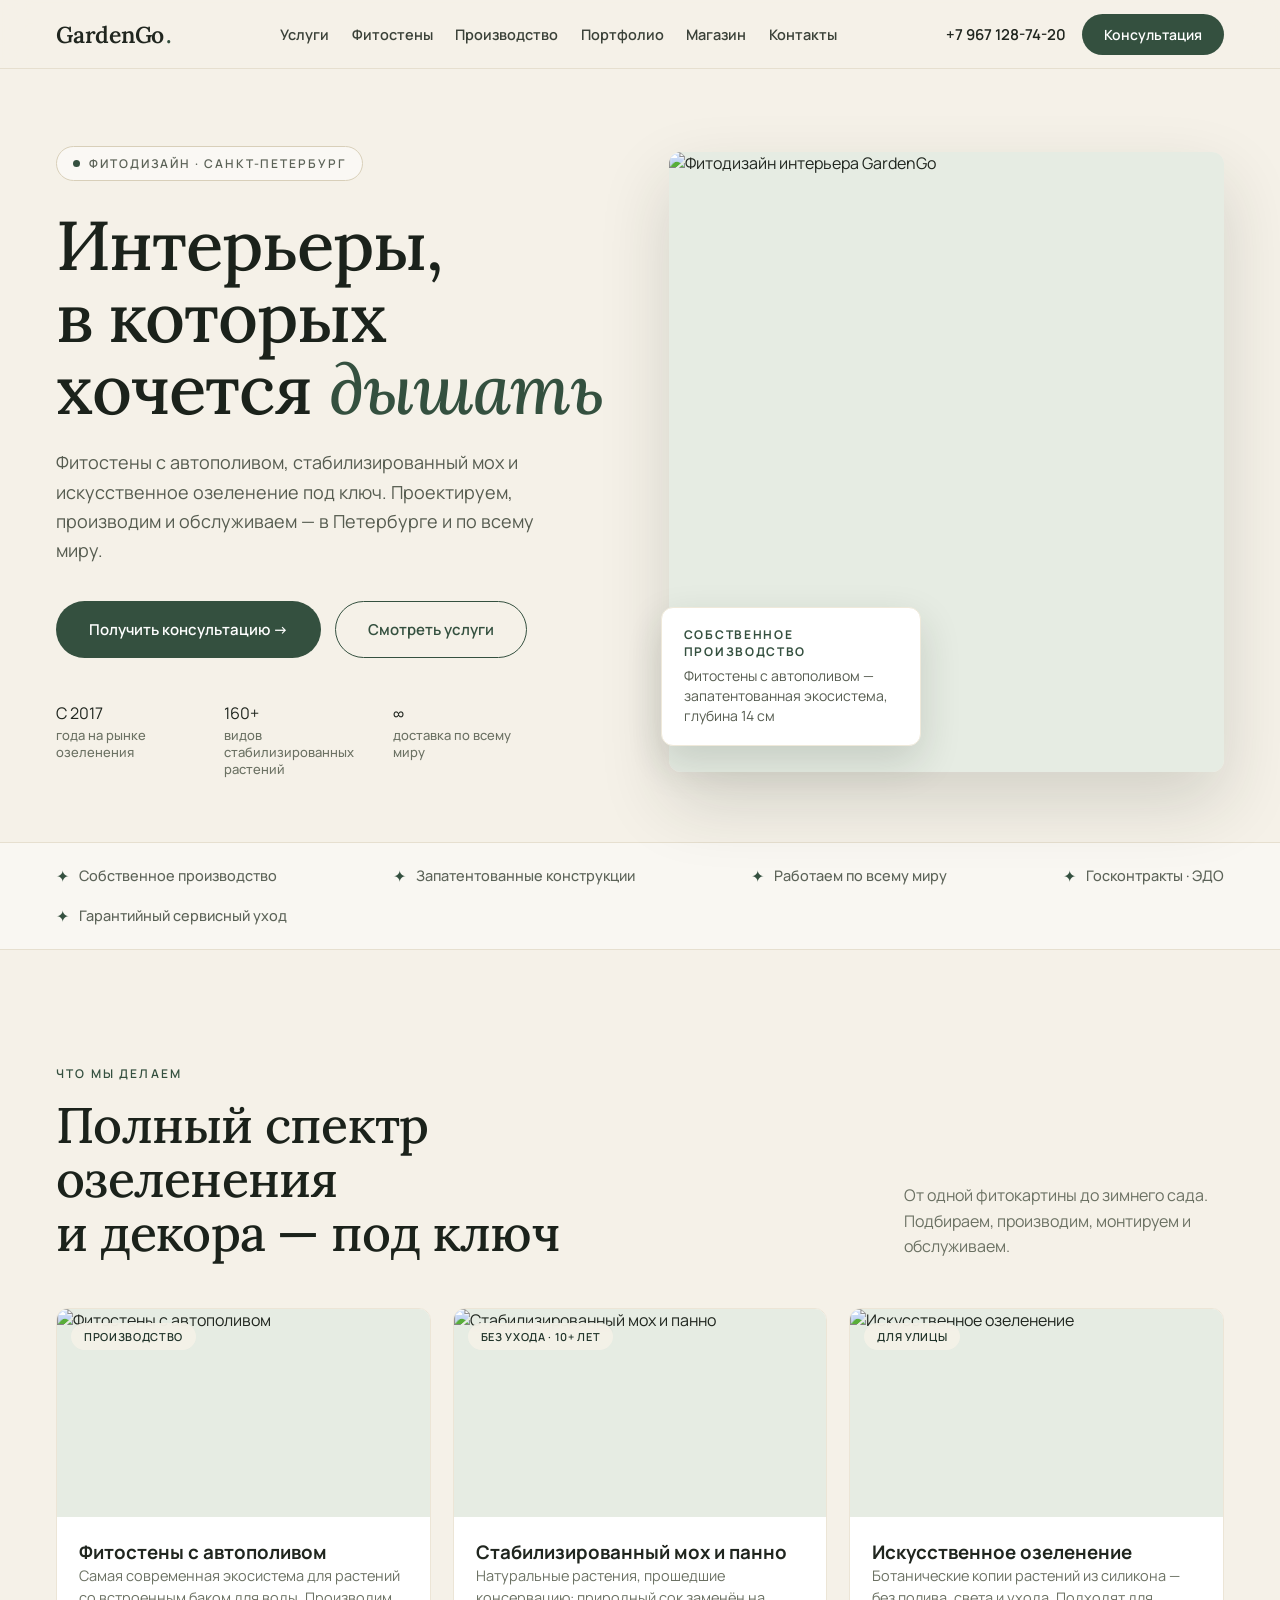
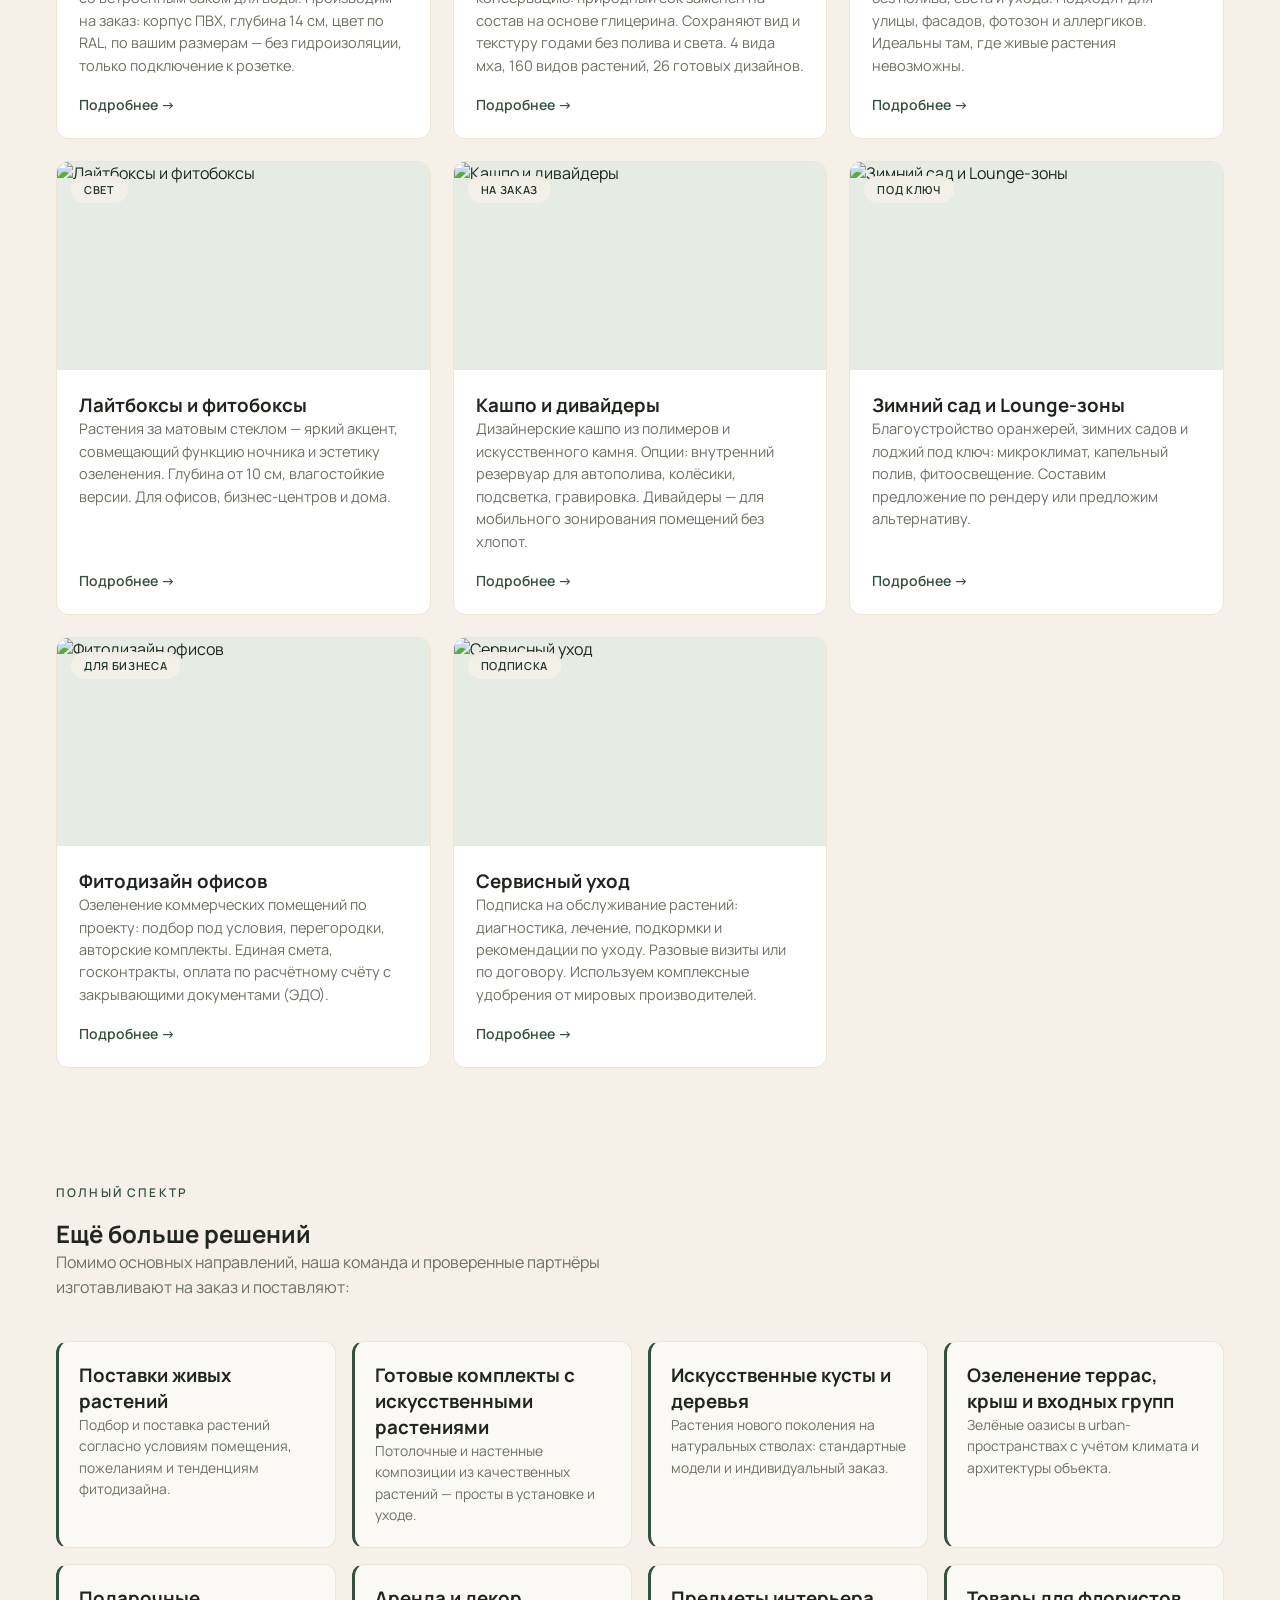
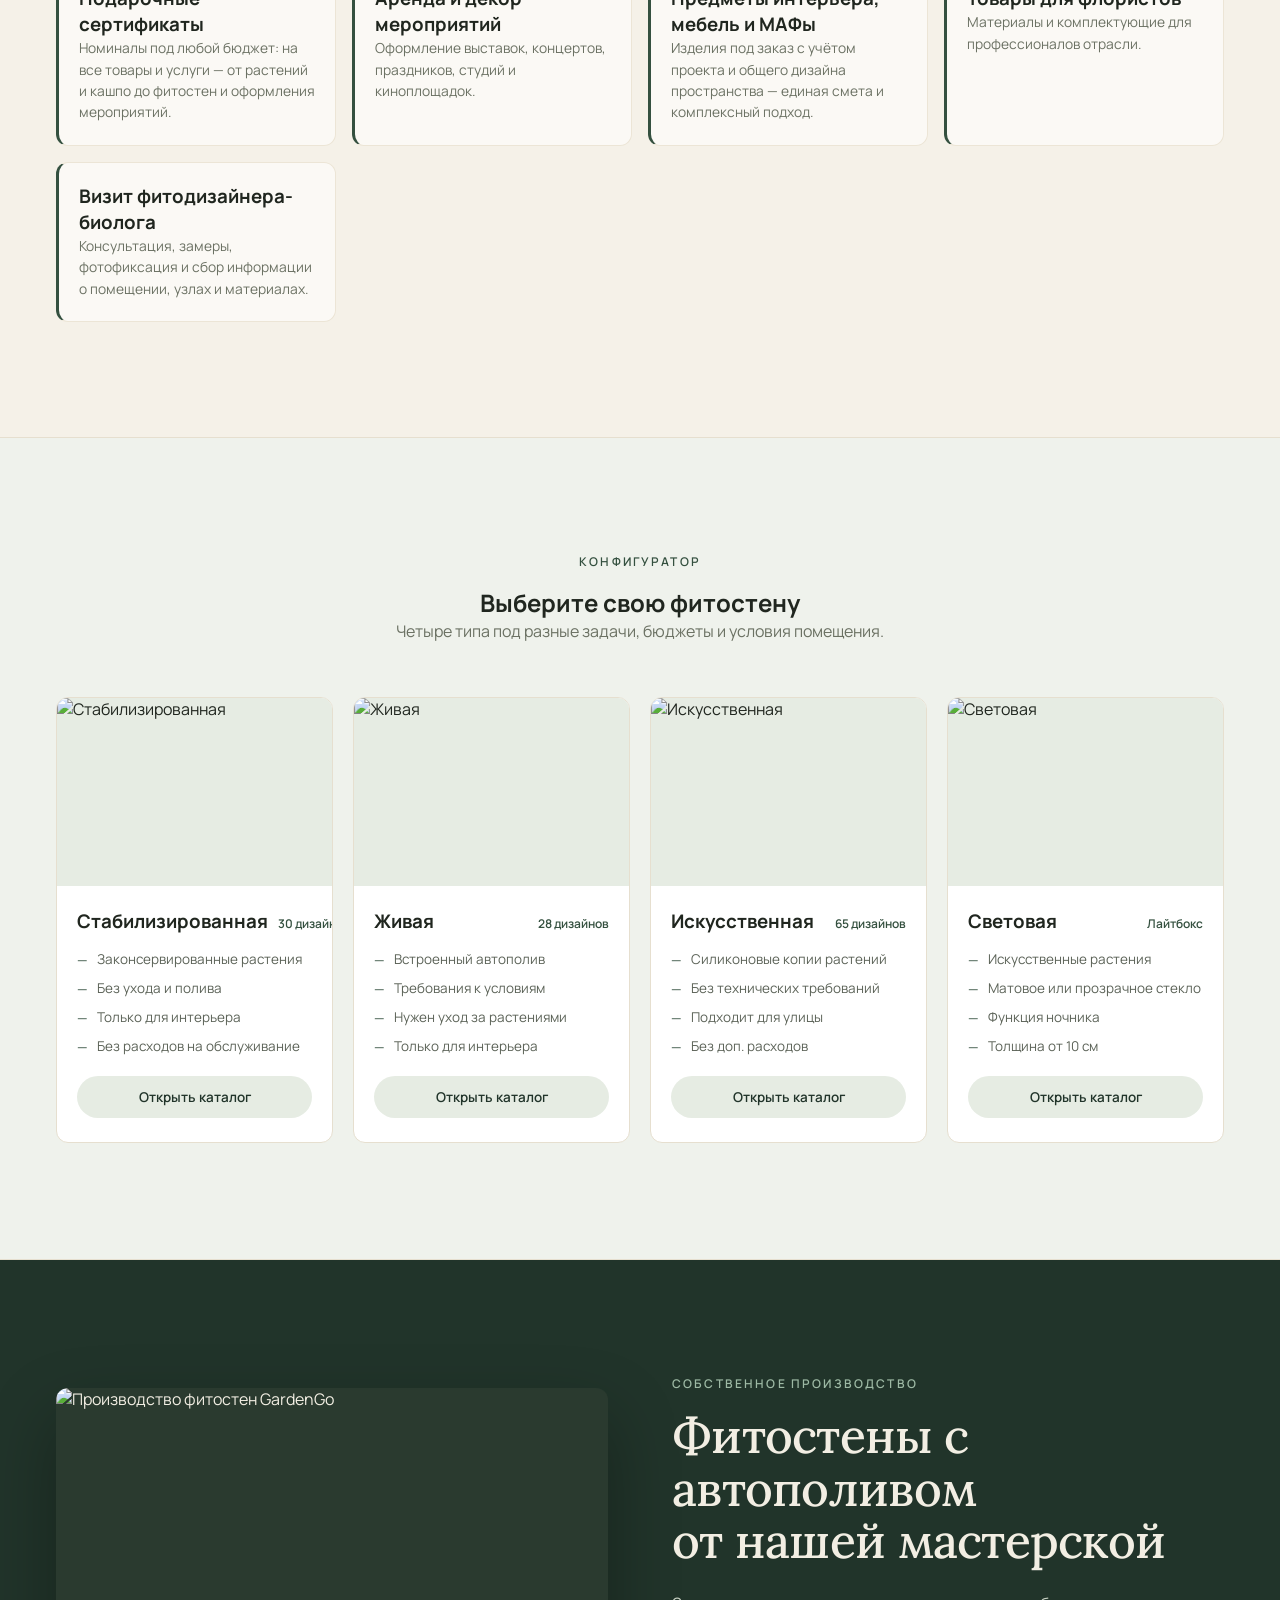
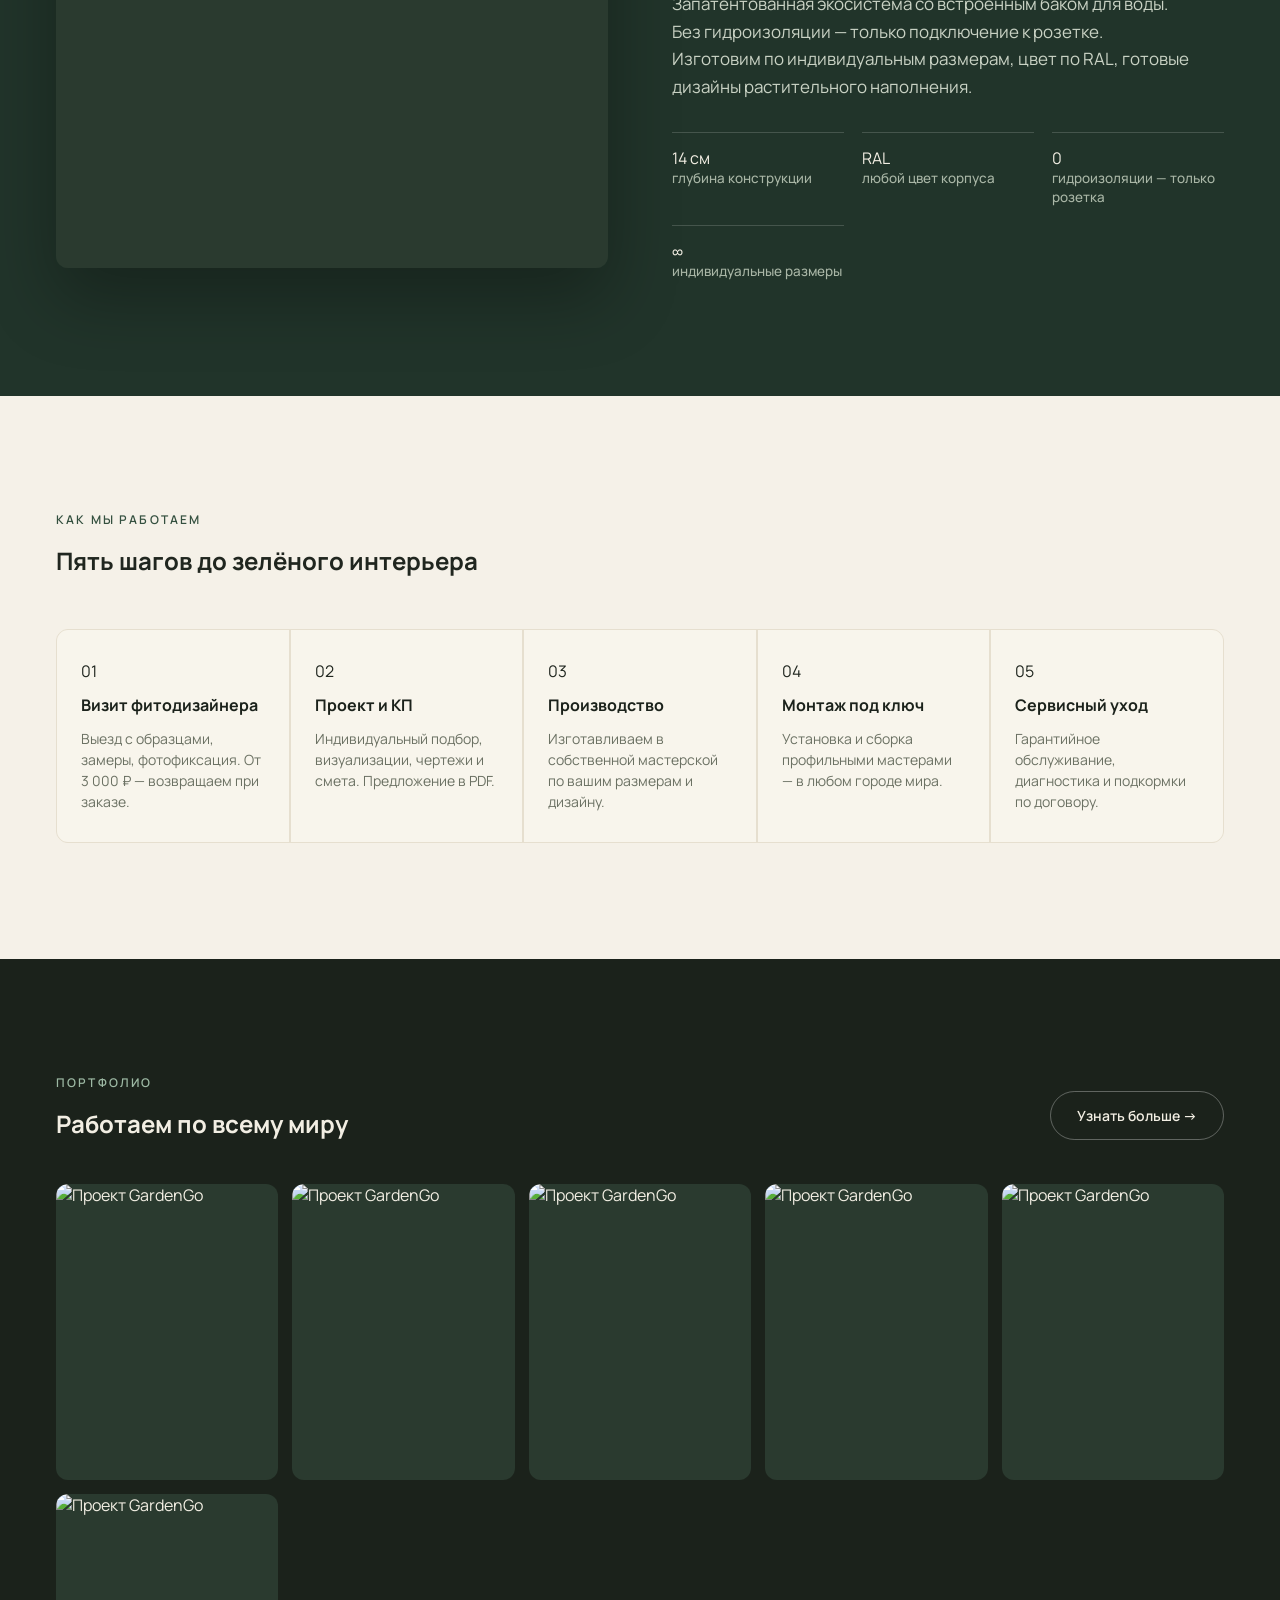
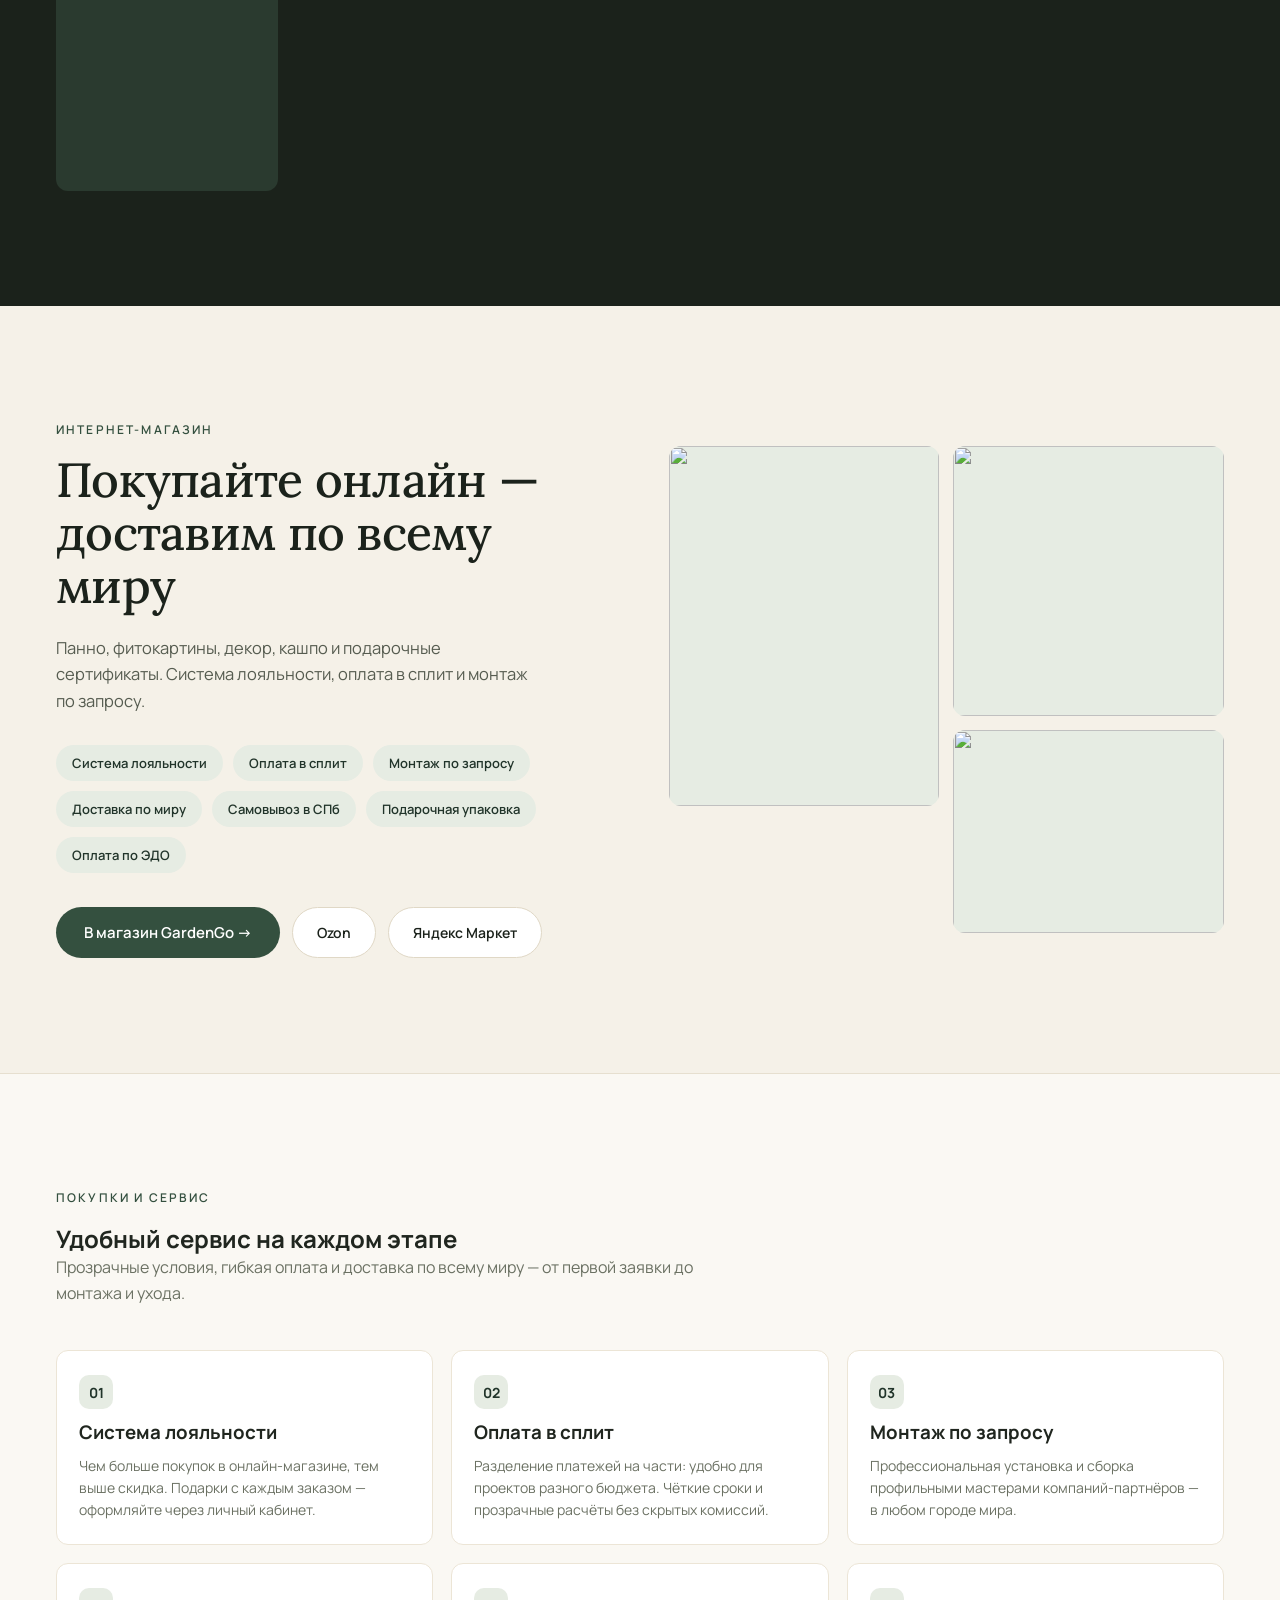
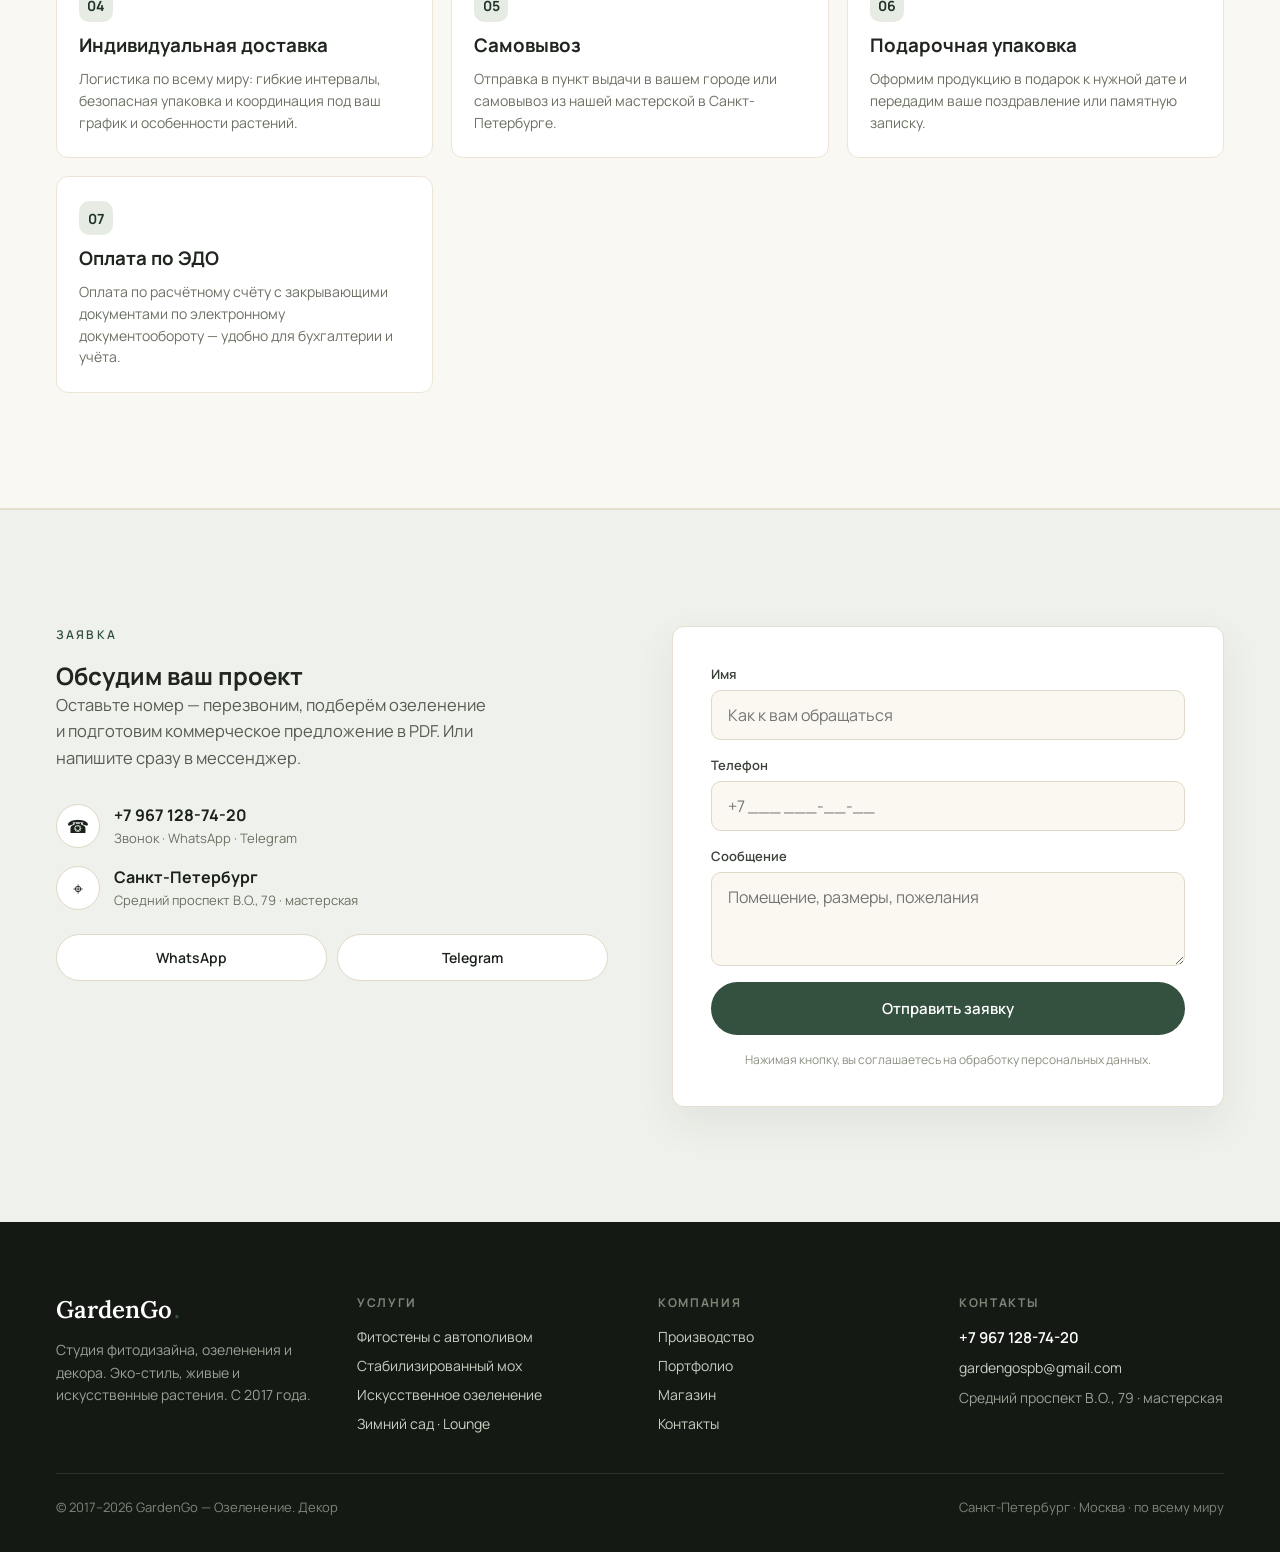
==== index.html @ b1300212 "Кэш-бастинг ассетов (app.js/styles.css ?v=3) — обновления видны сразу, без застревания старого скрип" ====
<!DOCTYPE html>
<html lang="ru">
<head>
<meta charset="utf-8">
<meta name="viewport" content="width=device-width, initial-scale=1, viewport-fit=cover">
<meta name="theme-color" content="#F5F1E8">
<meta name="format-detection" content="telephone=no">
<meta name="mobile-web-app-capable" content="yes">
<meta name="apple-mobile-web-app-capable" content="yes">
<meta name="apple-mobile-web-app-status-bar-style" content="default">
<title>GardenGo — Фитодизайн, озеленение и декор в Санкт-Петербурге</title>
<meta name="description" content="Фитостены с автополивом, стабилизированный мох и искусственное озеленение под ключ. Собственное производство в Санкт-Петербурге, доставка и монтаж по всему миру. С 2017 года.">
<meta property="og:title" content="GardenGo — Озеленение и декор">
<meta property="og:description" content="Интерьеры, в которых хочется дышать. Фитостены с автополивом, стабилизированный мох, искусственное озеленение под ключ.">
<meta property="og:type" content="website">
<meta property="og:image" content="https://siteindex001.ucoz.net/g/g4.avif">
<link rel="preconnect" href="https://fonts.googleapis.com">
<link rel="preconnect" href="https://fonts.gstatic.com" crossorigin>
<link rel="preconnect" href="https://siteindex001.ucoz.net" crossorigin>
<link rel="dns-prefetch" href="https://siteindex001.ucoz.net">
<link rel="preload" href="app.js?v=3" as="script">
<link rel="preload" href="content.json" as="fetch">
<link rel="preload" href="styles.css?v=3" as="style">
<link href="https://fonts.googleapis.com/css2?family=Lora:ital,wght@0,400;0,500;0,600;0,700;1,400;1,500&family=Manrope:wght@400;500;600;700;800&display=swap" rel="stylesheet">
<link rel="stylesheet" href="styles.css?v=3">
</head>
<body>
<div id="app"></div>
<script src="app.js?v=3"></script>
<script>GG.boot({ admin:false });</script>
</body>
</html>
---- styles.css ----
*{box-sizing:border-box;margin:0;padding:0}
html{scroll-behavior:smooth;scroll-padding-top:84px;-webkit-text-size-adjust:100%;text-size-adjust:100%}
body{margin:0;background:#F5F1E8;color:#20261F;font-family:'Manrope',system-ui,sans-serif;min-height:100vh;min-height:100svh;overflow-x:hidden;-webkit-tap-highlight-color:rgba(52,80,63,.12);-webkit-font-smoothing:antialiased}
html,body{max-width:100%}
img{display:block;max-width:100%}
a{color:inherit}
::selection{background:#34503F;color:#fff}
@keyframes ggFade{from{opacity:0;transform:translateY(18px)}to{opacity:1;transform:none}}
@keyframes ggSlide{from{transform:translateX(100%)}to{transform:none}}
@keyframes ggOv{from{opacity:0}to{opacity:1}}

.btn-primary{transition:background .2s,transform .2s}
.btn-primary:hover{background:var(--accent-deep)!important;transform:translateY(-1px)}
.btn-primary-lg:hover{background:var(--accent-deep)!important;transform:translateY(-2px)}
.btn-outline{transition:background .2s}
.btn-outline:hover{background:var(--accent-soft)!important}
.nav-link{transition:color .2s}
.nav-link:hover{color:var(--accent)!important}
.nav-link .bar{transition:transform .25s;transform:scaleX(0);transform-origin:left}
.nav-link.is-active{color:var(--accent)!important}
.nav-link.is-active .bar{transform:scaleX(1)}
.svc-card{transition:transform .28s ease,box-shadow .28s ease}
.svc-card:hover{transform:translateY(-5px);box-shadow:0 22px 46px rgba(30,45,30,.12)}
.wall-card{transition:box-shadow .28s ease}
.wall-card:hover{box-shadow:0 20px 44px rgba(30,45,30,.12)}
.wall-cta{transition:background .2s,color .2s}
.wall-cta:hover{background:var(--accent)!important;color:#fff!important}
.step-cell{transition:background .25s}
.step-cell:hover{background:#fff!important}
.porto-img,.gimg{transition:transform .5s ease}
.svc-card .gimg:hover,#portfolio .gimg:hover{transform:scale(1.06)}
.ghost-btn{transition:background .2s}
.ghost-btn:hover{background:rgba(255,255,255,.1)!important}
.shop-link:hover{border-color:var(--accent)!important}
.field{transition:border-color .2s}
.field:focus{border-color:var(--accent)!important}
.ftr-link{transition:color .2s}
.ftr-link:hover{color:#fff!important}
.msg-soft:hover{border-color:var(--accent)!important}
.drawer-link.is-active{color:var(--accent)!important;background:var(--accent-soft)!important}
.bnav-link .bar{transition:transform .25s;transform:scaleX(0)}
.bnav-link.is-active .bar{transform:scaleX(1)}

.desktop-only{display:flex}
.mobile-only{display:none}
@media (max-width:879px){
  .desktop-only{display:none!important}
  .mobile-only{display:flex!important}
}

/* iPhone/Android: safe-area for notch & home indicator on the fixed bottom nav */
#bottom-nav{padding-bottom:env(safe-area-inset-bottom)}
@media (max-width:879px){
  /* keep content clear of the fixed bottom bar incl. home indicator */
  #top{padding-bottom:0}
}
/* phones: tighten hero card so it never pokes past the screen edge */
@media (max-width:520px){
  body{font-size:15px}
}
/* phones: stack the two hero buttons aligned to a common left edge */
@media (max-width:560px){
  .hero-cta{flex-direction:column;align-items:flex-start}
}

/* ===== admin edit affordances ===== */
.gg-admin .ed{outline:1.5px dashed transparent;outline-offset:3px;border-radius:3px;transition:outline-color .15s,background .15s;cursor:text}
.gg-admin .ed:hover{outline-color:rgba(52,80,63,.5);background:rgba(52,80,63,.05)}
.gg-admin .ed:focus{outline:2px solid var(--accent);background:#fff;color:#1B221B!important}
.gg-admin .gimg{cursor:pointer;outline:2px solid transparent;outline-offset:-2px;transition:outline-color .15s}
.gg-admin .gimg:hover{outline-color:var(--accent)}
.gg-admin a{cursor:default}
body.gg-admin{padding-bottom:70px}

/* admin toolbar */
#gg-bar{position:fixed;left:0;right:0;bottom:0;z-index:200;background:#151914;color:#EFEAdd;display:flex;align-items:center;gap:10px;padding:10px 16px;padding-bottom:calc(10px + env(safe-area-inset-bottom));box-shadow:0 -8px 30px rgba(0,0,0,.3);font:600 13px Manrope,system-ui,sans-serif;flex-wrap:wrap}
#gg-bar .sp{flex:1}
#gg-bar button{font:600 13px Manrope,system-ui,sans-serif;border:none;border-radius:9px;padding:10px 16px;cursor:pointer}
#gg-bar .b-save{background:#34503F;color:#fff}
#gg-bar .b-pub{background:#7BB661;color:#10210f}
#gg-bar .b-ghost{background:rgba(255,255,255,.1);color:#EFEAdd}
#gg-bar .dot{display:inline-flex;align-items:center;gap:7px;color:#9AA194}
#gg-bar .dot.dirty{color:#E7C24B}
.gg-modal{position:fixed;inset:0;z-index:300;display:none;align-items:center;justify-content:center;background:rgba(10,12,9,.6);padding:20px}
.gg-modal.open{display:flex}
.gg-modal .card{background:#fff;color:#20261F;border-radius:16px;padding:26px;max-width:440px;width:100%;font-family:Manrope,system-ui,sans-serif;box-shadow:0 30px 80px rgba(0,0,0,.4)}
.gg-modal h3{font:700 19px Manrope;margin-bottom:14px}
.gg-modal label{display:block;font:600 13px Manrope;margin:12px 0 6px;color:#3A4138}
.gg-modal input[type=text],.gg-modal input[type=url],.gg-modal input[type=password]{width:100%;font:400 14px Manrope;padding:11px 13px;border:1px solid #D8CFB9;border-radius:9px;background:#FAF8F1;outline:none}
.gg-modal .row{display:flex;gap:10px;margin-top:18px}
.gg-modal button{font:600 14px Manrope;border:none;border-radius:9px;padding:11px 18px;cursor:pointer}
.gg-modal .ok{background:#34503F;color:#fff;flex:1}
.gg-modal .cancel{background:#EEE7D7;color:#3A4138}
.gg-modal small{display:block;color:#8A9081;font:400 12px/1.5 Manrope;margin-top:8px}
.gg-toast{position:fixed;left:50%;bottom:74px;transform:translateX(-50%);z-index:400;background:#20261F;color:#fff;padding:12px 22px;border-radius:100px;font:600 14px Manrope;opacity:0;transition:opacity .25s,transform .25s;pointer-events:none}
.gg-toast.show{opacity:1;transform:translateX(-50%) translateY(-4px)}
---- styles.css ----
*{box-sizing:border-box;margin:0;padding:0}
html{scroll-behavior:smooth;scroll-padding-top:84px;-webkit-text-size-adjust:100%;text-size-adjust:100%}
body{margin:0;background:#F5F1E8;color:#20261F;font-family:'Manrope',system-ui,sans-serif;min-height:100vh;min-height:100svh;overflow-x:hidden;-webkit-tap-highlight-color:rgba(52,80,63,.12);-webkit-font-smoothing:antialiased}
html,body{max-width:100%}
img{display:block;max-width:100%}
a{color:inherit}
::selection{background:#34503F;color:#fff}
@keyframes ggFade{from{opacity:0;transform:translateY(18px)}to{opacity:1;transform:none}}
@keyframes ggSlide{from{transform:translateX(100%)}to{transform:none}}
@keyframes ggOv{from{opacity:0}to{opacity:1}}

.btn-primary{transition:background .2s,transform .2s}
.btn-primary:hover{background:var(--accent-deep)!important;transform:translateY(-1px)}
.btn-primary-lg:hover{background:var(--accent-deep)!important;transform:translateY(-2px)}
.btn-outline{transition:background .2s}
.btn-outline:hover{background:var(--accent-soft)!important}
.nav-link{transition:color .2s}
.nav-link:hover{color:var(--accent)!important}
.nav-link .bar{transition:transform .25s;transform:scaleX(0);transform-origin:left}
.nav-link.is-active{color:var(--accent)!important}
.nav-link.is-active .bar{transform:scaleX(1)}
.svc-card{transition:transform .28s ease,box-shadow .28s ease}
.svc-card:hover{transform:translateY(-5px);box-shadow:0 22px 46px rgba(30,45,30,.12)}
.wall-card{transition:box-shadow .28s ease}
.wall-card:hover{box-shadow:0 20px 44px rgba(30,45,30,.12)}
.wall-cta{transition:background .2s,color .2s}
.wall-cta:hover{background:var(--accent)!important;color:#fff!important}
.step-cell{transition:background .25s}
.step-cell:hover{background:#fff!important}
.porto-img,.gimg{transition:transform .5s ease}
.svc-card .gimg:hover,#portfolio .gimg:hover{transform:scale(1.06)}
.ghost-btn{transition:background .2s}
.ghost-btn:hover{background:rgba(255,255,255,.1)!important}
.shop-link:hover{border-color:var(--accent)!important}
.field{transition:border-color .2s}
.field:focus{border-color:var(--accent)!important}
.ftr-link{transition:color .2s}
.ftr-link:hover{color:#fff!important}
.msg-soft:hover{border-color:var(--accent)!important}
.drawer-link.is-active{color:var(--accent)!important;background:var(--accent-soft)!important}
.bnav-link .bar{transition:transform .25s;transform:scaleX(0)}
.bnav-link.is-active .bar{transform:scaleX(1)}

.desktop-only{display:flex}
.mobile-only{display:none}
@media (max-width:879px){
  .desktop-only{display:none!important}
  .mobile-only{display:flex!important}
}

/* iPhone/Android: safe-area for notch & home indicator on the fixed bottom nav */
#bottom-nav{padding-bottom:env(safe-area-inset-bottom)}
@media (max-width:879px){
  /* keep content clear of the fixed bottom bar incl. home indicator */
  #top{padding-bottom:0}
}
/* phones: tighten hero card so it never pokes past the screen edge */
@media (max-width:520px){
  body{font-size:15px}
}
/* phones: stack the two hero buttons aligned to a common left edge */
@media (max-width:560px){
  .hero-cta{flex-direction:column;align-items:flex-start}
}

/* ===== admin edit affordances ===== */
.gg-admin .ed{outline:1.5px dashed transparent;outline-offset:3px;border-radius:3px;transition:outline-color .15s,background .15s;cursor:text}
.gg-admin .ed:hover{outline-color:rgba(52,80,63,.5);background:rgba(52,80,63,.05)}
.gg-admin .ed:focus{outline:2px solid var(--accent);background:#fff;color:#1B221B!important}
.gg-admin .gimg{cursor:pointer;outline:2px solid transparent;outline-offset:-2px;transition:outline-color .15s}
.gg-admin .gimg:hover{outline-color:var(--accent)}
.gg-admin a{cursor:default}
body.gg-admin{padding-bottom:70px}

/* admin toolbar */
#gg-bar{position:fixed;left:0;right:0;bottom:0;z-index:200;background:#151914;color:#EFEAdd;display:flex;align-items:center;gap:10px;padding:10px 16px;padding-bottom:calc(10px + env(safe-area-inset-bottom));box-shadow:0 -8px 30px rgba(0,0,0,.3);font:600 13px Manrope,system-ui,sans-serif;flex-wrap:wrap}
#gg-bar .sp{flex:1}
#gg-bar button{font:600 13px Manrope,system-ui,sans-serif;border:none;border-radius:9px;padding:10px 16px;cursor:pointer}
#gg-bar .b-save{background:#34503F;color:#fff}
#gg-bar .b-pub{background:#7BB661;color:#10210f}
#gg-bar .b-ghost{background:rgba(255,255,255,.1);color:#EFEAdd}
#gg-bar .dot{display:inline-flex;align-items:center;gap:7px;color:#9AA194}
#gg-bar .dot.dirty{color:#E7C24B}
.gg-modal{position:fixed;inset:0;z-index:300;display:none;align-items:center;justify-content:center;background:rgba(10,12,9,.6);padding:20px}
.gg-modal.open{display:flex}
.gg-modal .card{background:#fff;color:#20261F;border-radius:16px;padding:26px;max-width:440px;width:100%;font-family:Manrope,system-ui,sans-serif;box-shadow:0 30px 80px rgba(0,0,0,.4)}
.gg-modal h3{font:700 19px Manrope;margin-bottom:14px}
.gg-modal label{display:block;font:600 13px Manrope;margin:12px 0 6px;color:#3A4138}
.gg-modal input[type=text],.gg-modal input[type=url],.gg-modal input[type=password]{width:100%;font:400 14px Manrope;padding:11px 13px;border:1px solid #D8CFB9;border-radius:9px;background:#FAF8F1;outline:none}
.gg-modal .row{display:flex;gap:10px;margin-top:18px}
.gg-modal button{font:600 14px Manrope;border:none;border-radius:9px;padding:11px 18px;cursor:pointer}
.gg-modal .ok{background:#34503F;color:#fff;flex:1}
.gg-modal .cancel{background:#EEE7D7;color:#3A4138}
.gg-modal small{display:block;color:#8A9081;font:400 12px/1.5 Manrope;margin-top:8px}
.gg-toast{position:fixed;left:50%;bottom:74px;transform:translateX(-50%);z-index:400;background:#20261F;color:#fff;padding:12px 22px;border-radius:100px;font:600 14px Manrope;opacity:0;transition:opacity .25s,transform .25s;pointer-events:none}
.gg-toast.show{opacity:1;transform:translateX(-50%) translateY(-4px)}
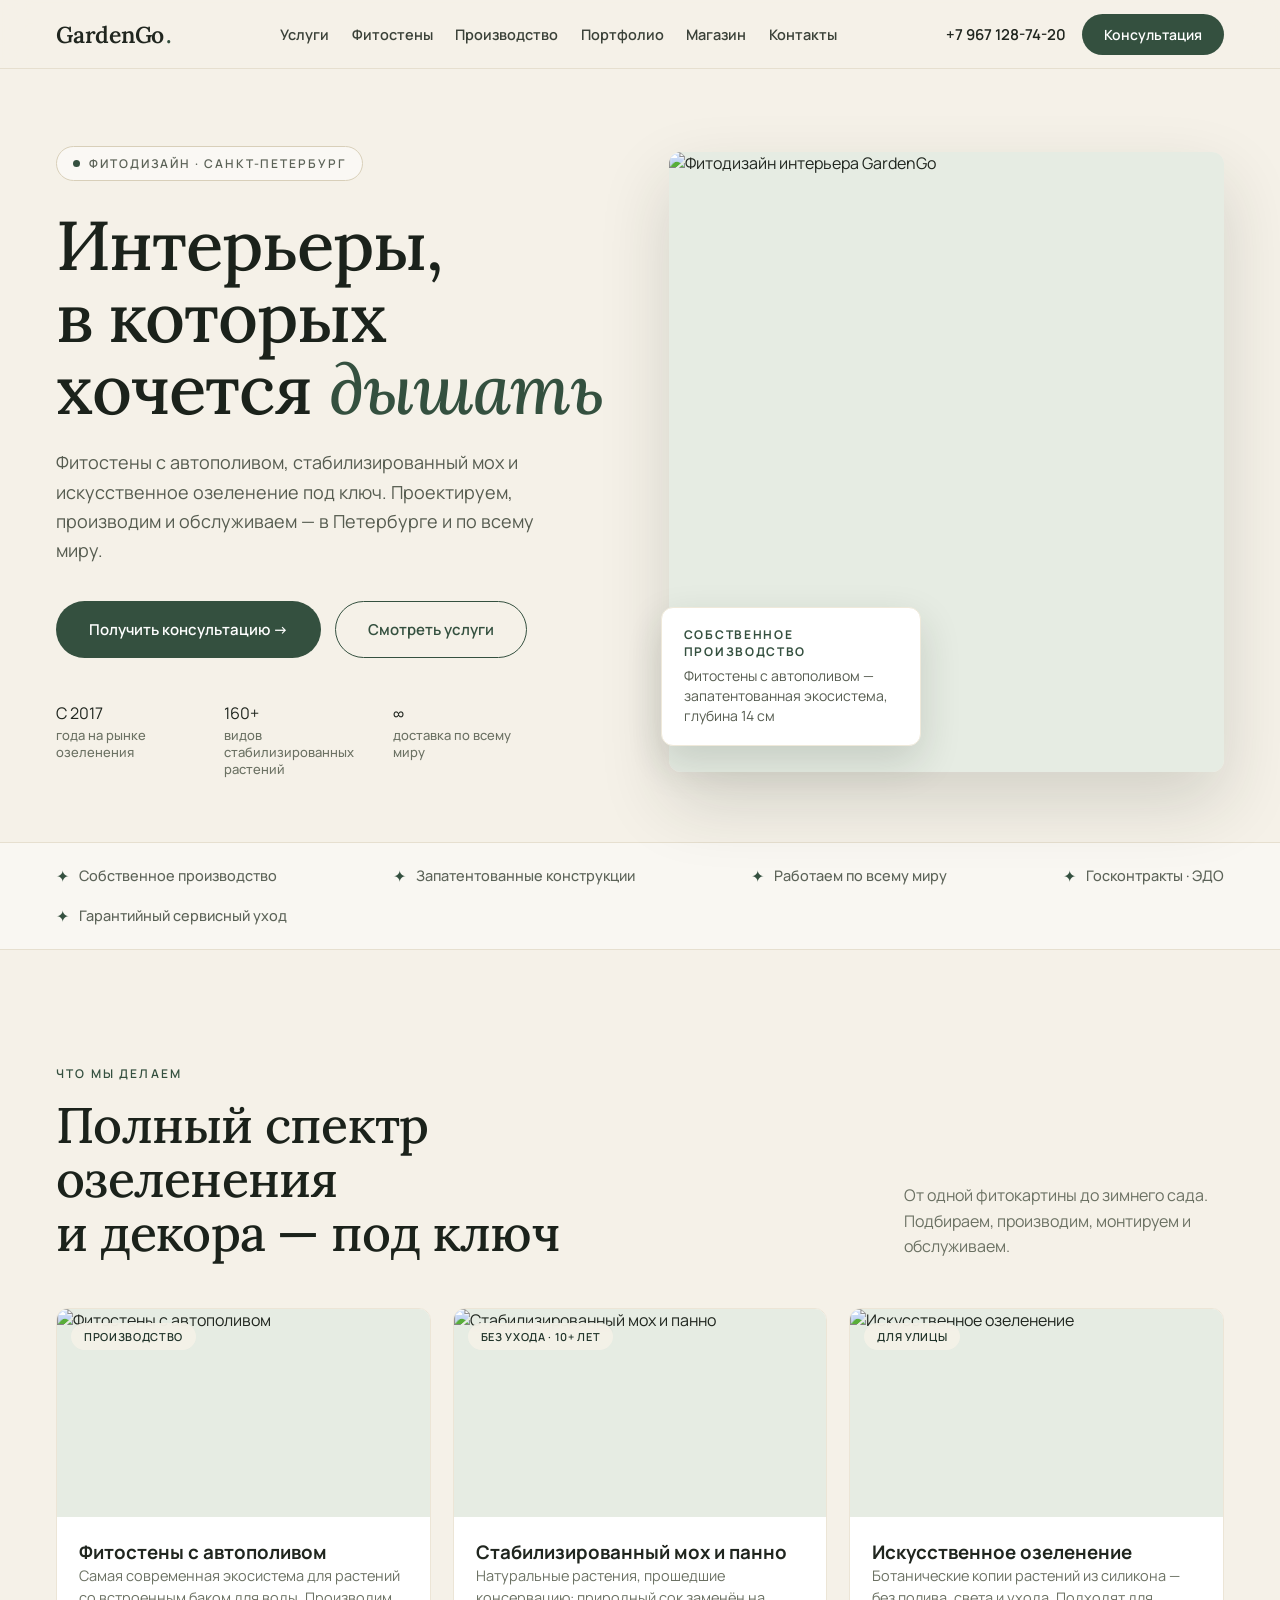
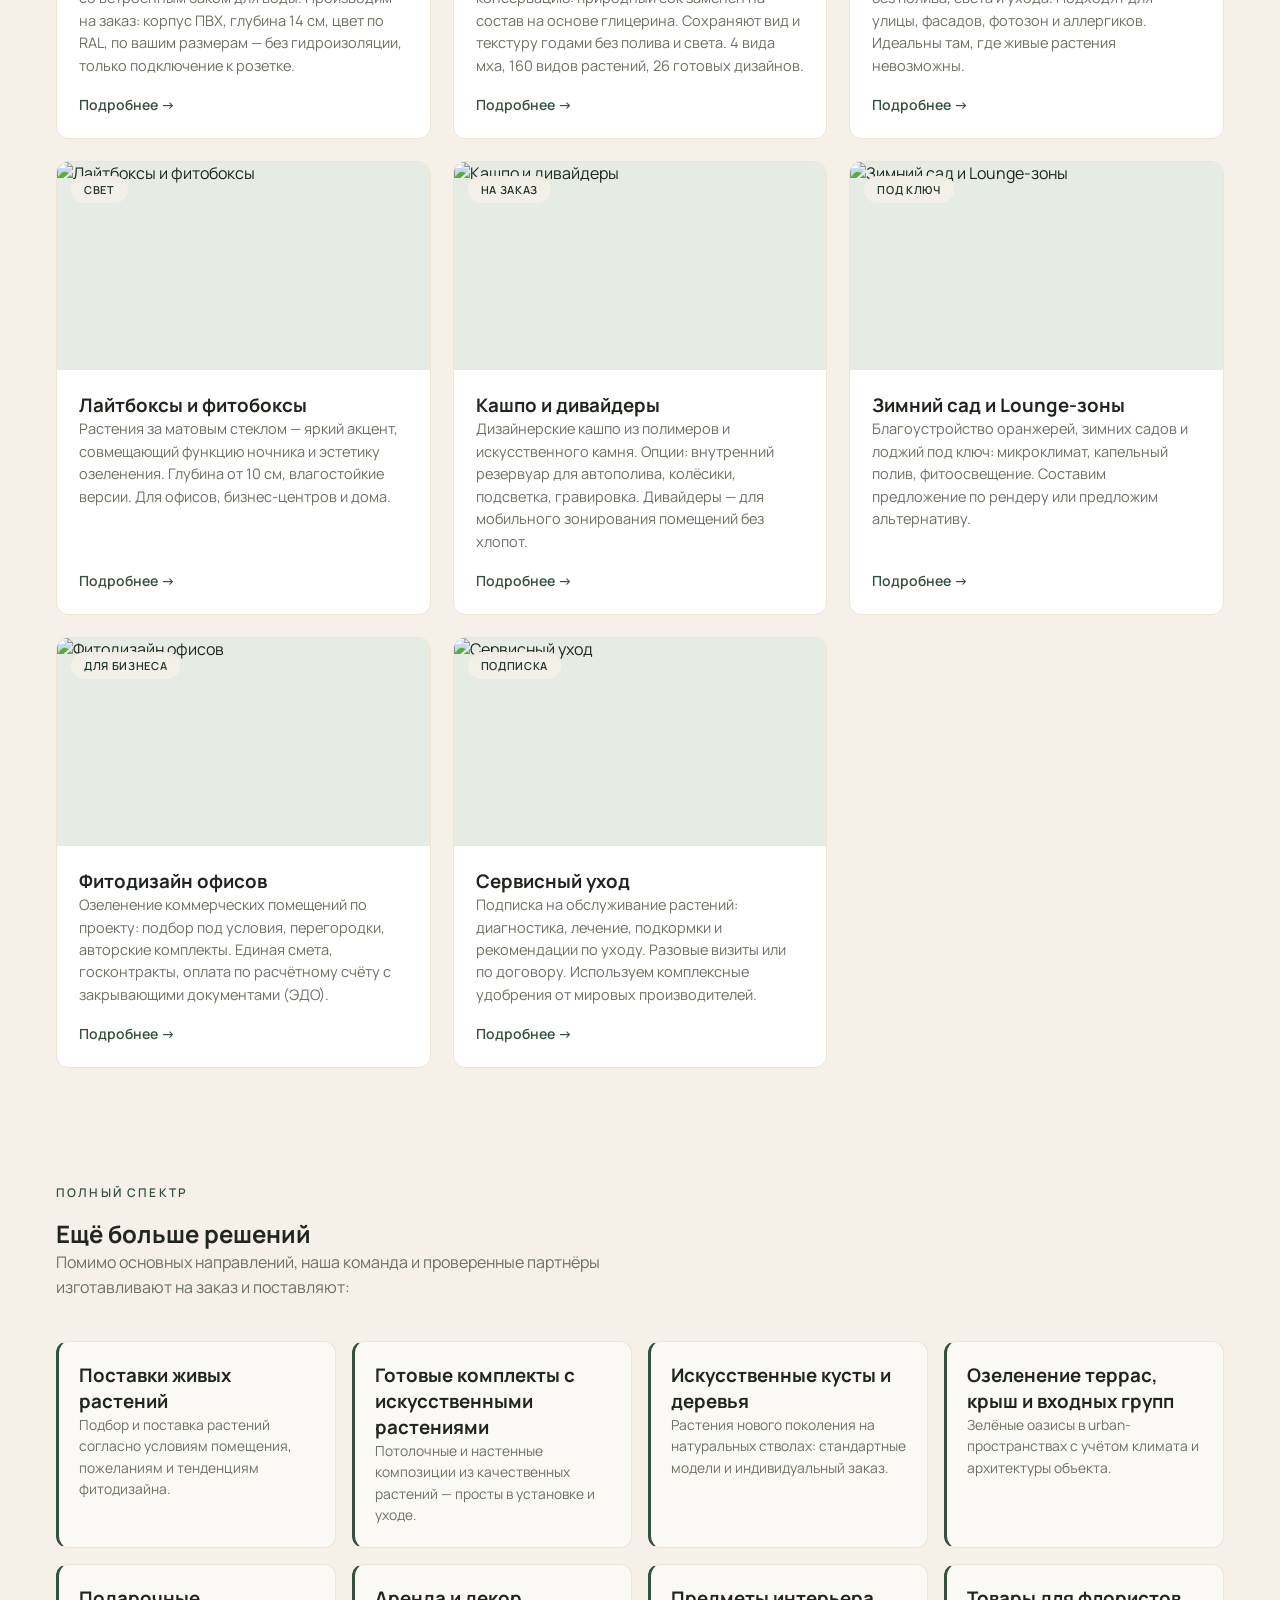
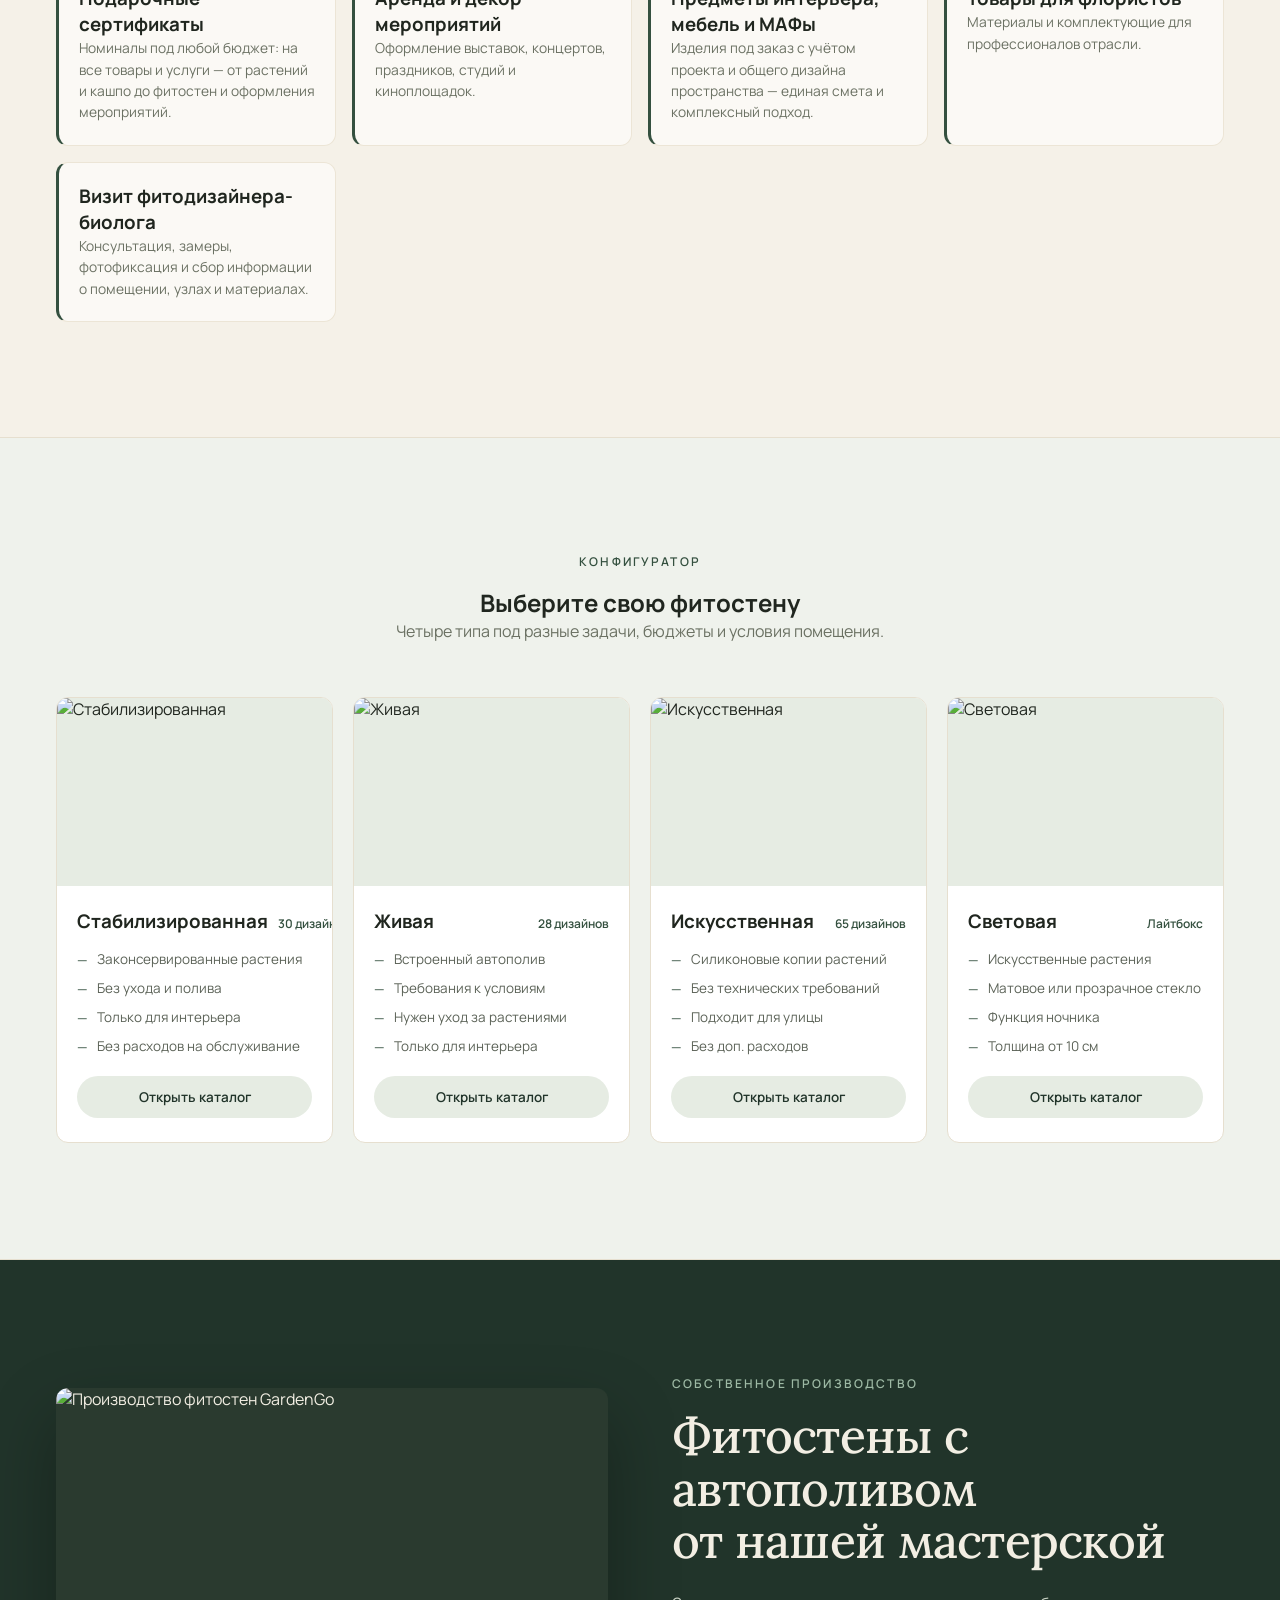
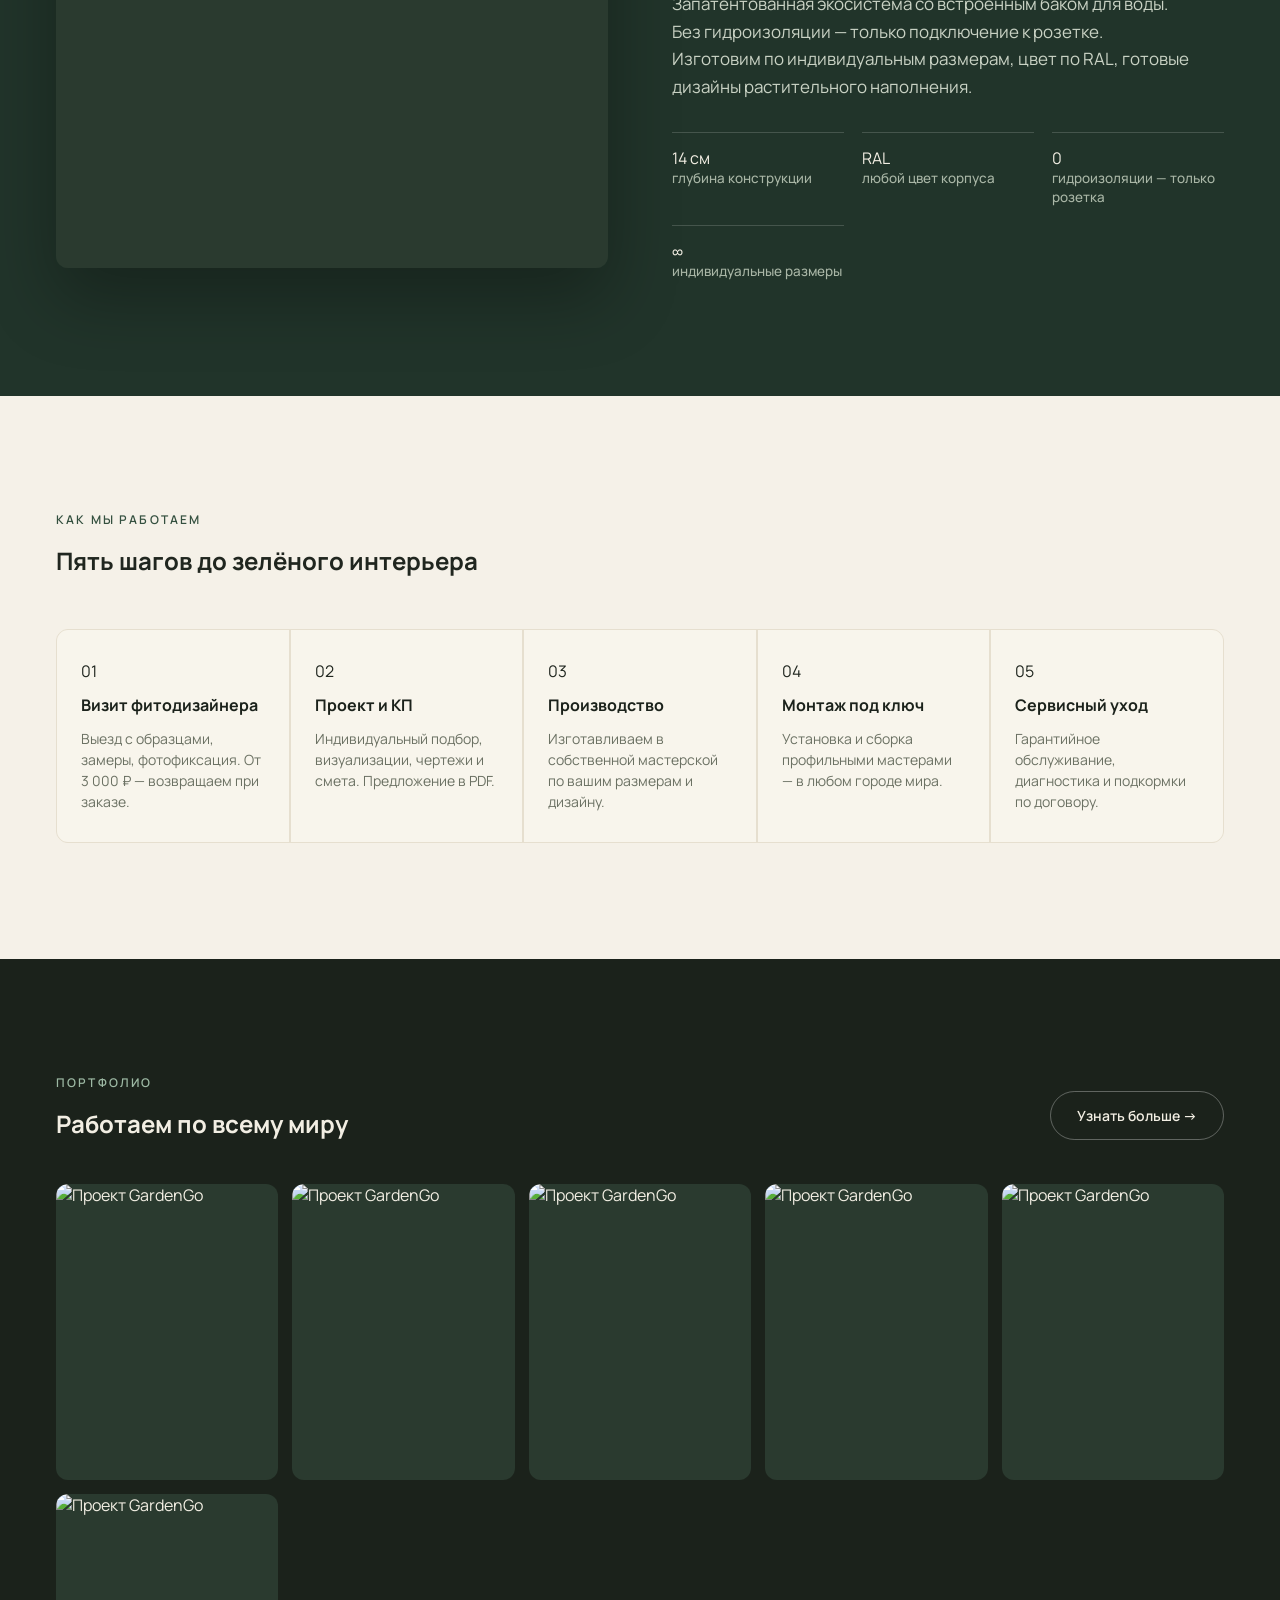
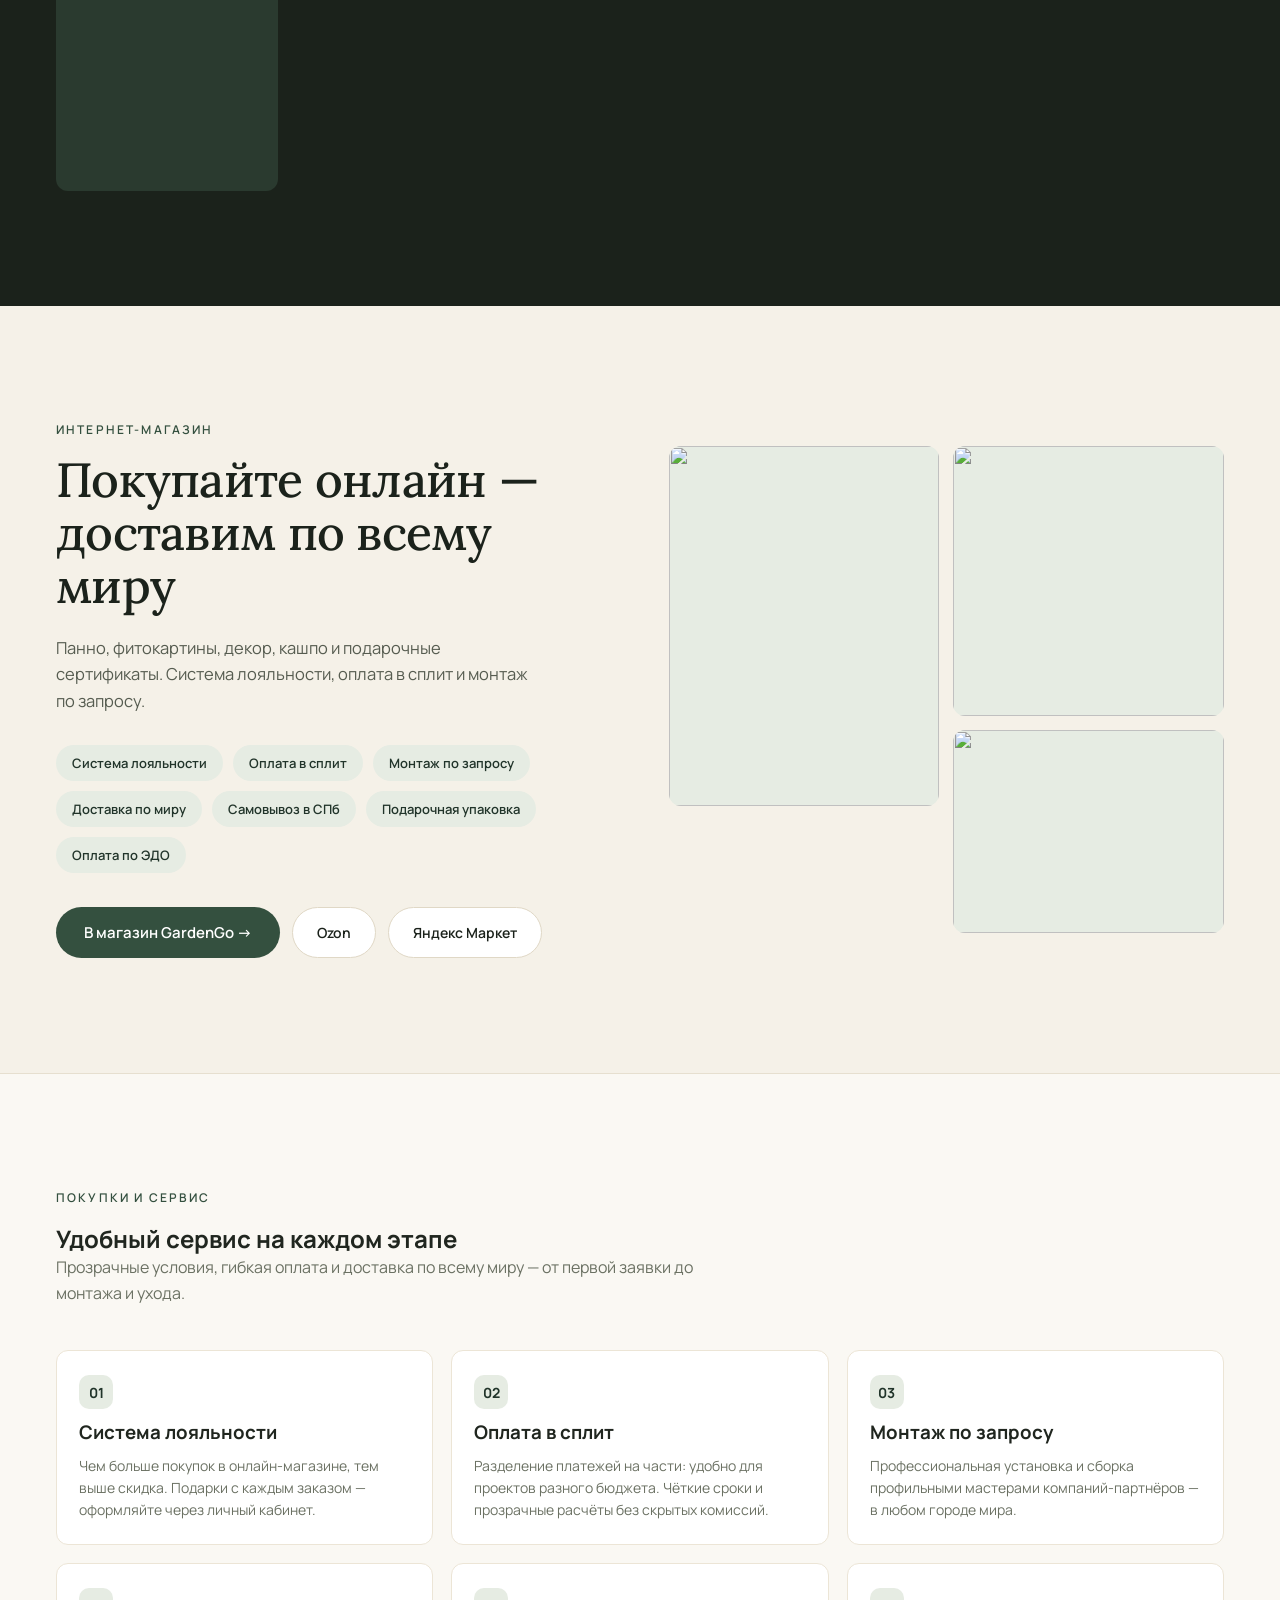
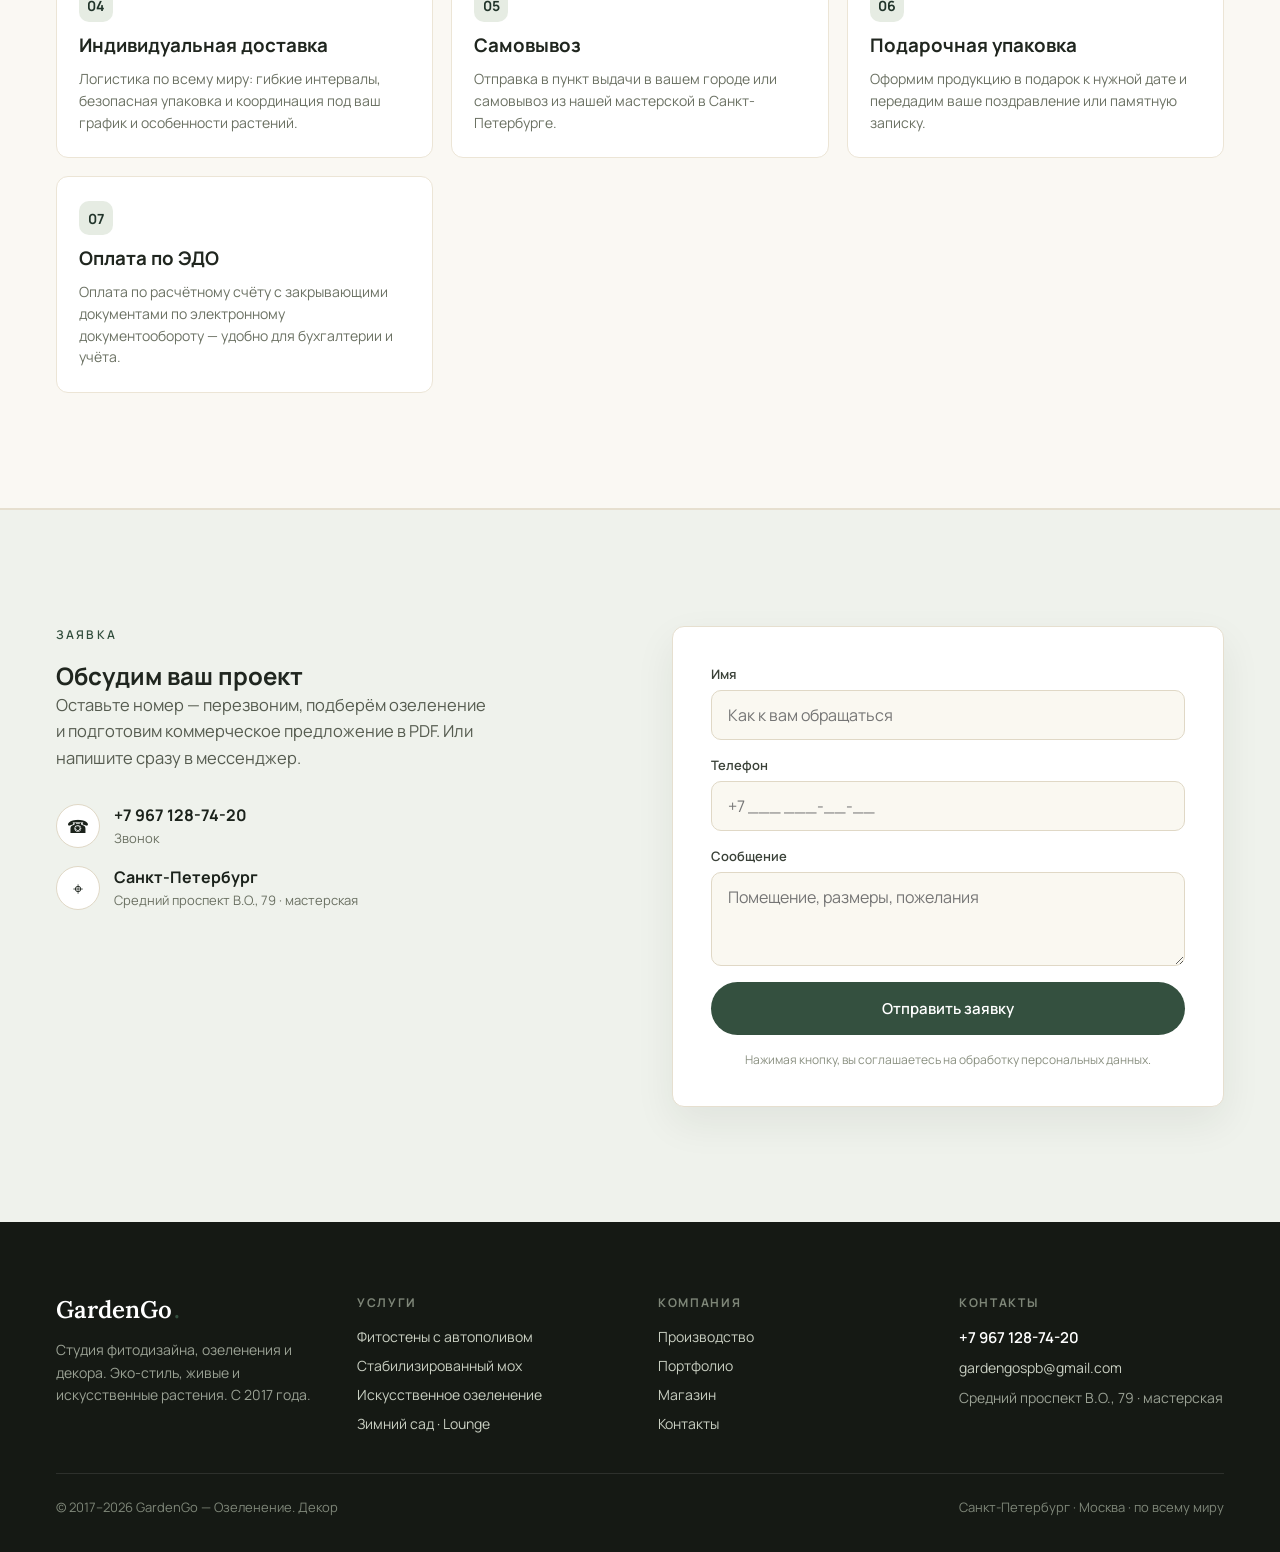
==== commit 58978168: "Временно скрыты мессенджеры/соцсети (флаг config.showSocial=false) — WhatsApp/Telegram-ссылки убраны" ====
--- a/index.html
+++ b/index.html
@@ -18,15 +18,15 @@
 <link rel="preconnect" href="https://fonts.gstatic.com" crossorigin>
 <link rel="preconnect" href="https://siteindex001.ucoz.net" crossorigin>
 <link rel="dns-prefetch" href="https://siteindex001.ucoz.net">
-<link rel="preload" href="app.js?v=3" as="script">
+<link rel="preload" href="app.js?v=4" as="script">
 <link rel="preload" href="content.json" as="fetch">
-<link rel="preload" href="styles.css?v=3" as="style">
+<link rel="preload" href="styles.css?v=4" as="style">
 <link href="https://fonts.googleapis.com/css2?family=Lora:ital,wght@0,400;0,500;0,600;0,700;1,400;1,500&family=Manrope:wght@400;500;600;700;800&display=swap" rel="stylesheet">
-<link rel="stylesheet" href="styles.css?v=3">
+<link rel="stylesheet" href="styles.css?v=4">
 </head>
 <body>
 <div id="app"></div>
-<script src="app.js?v=3"></script>
+<script src="app.js?v=4"></script>
 <script>GG.boot({ admin:false });</script>
 </body>
 </html>
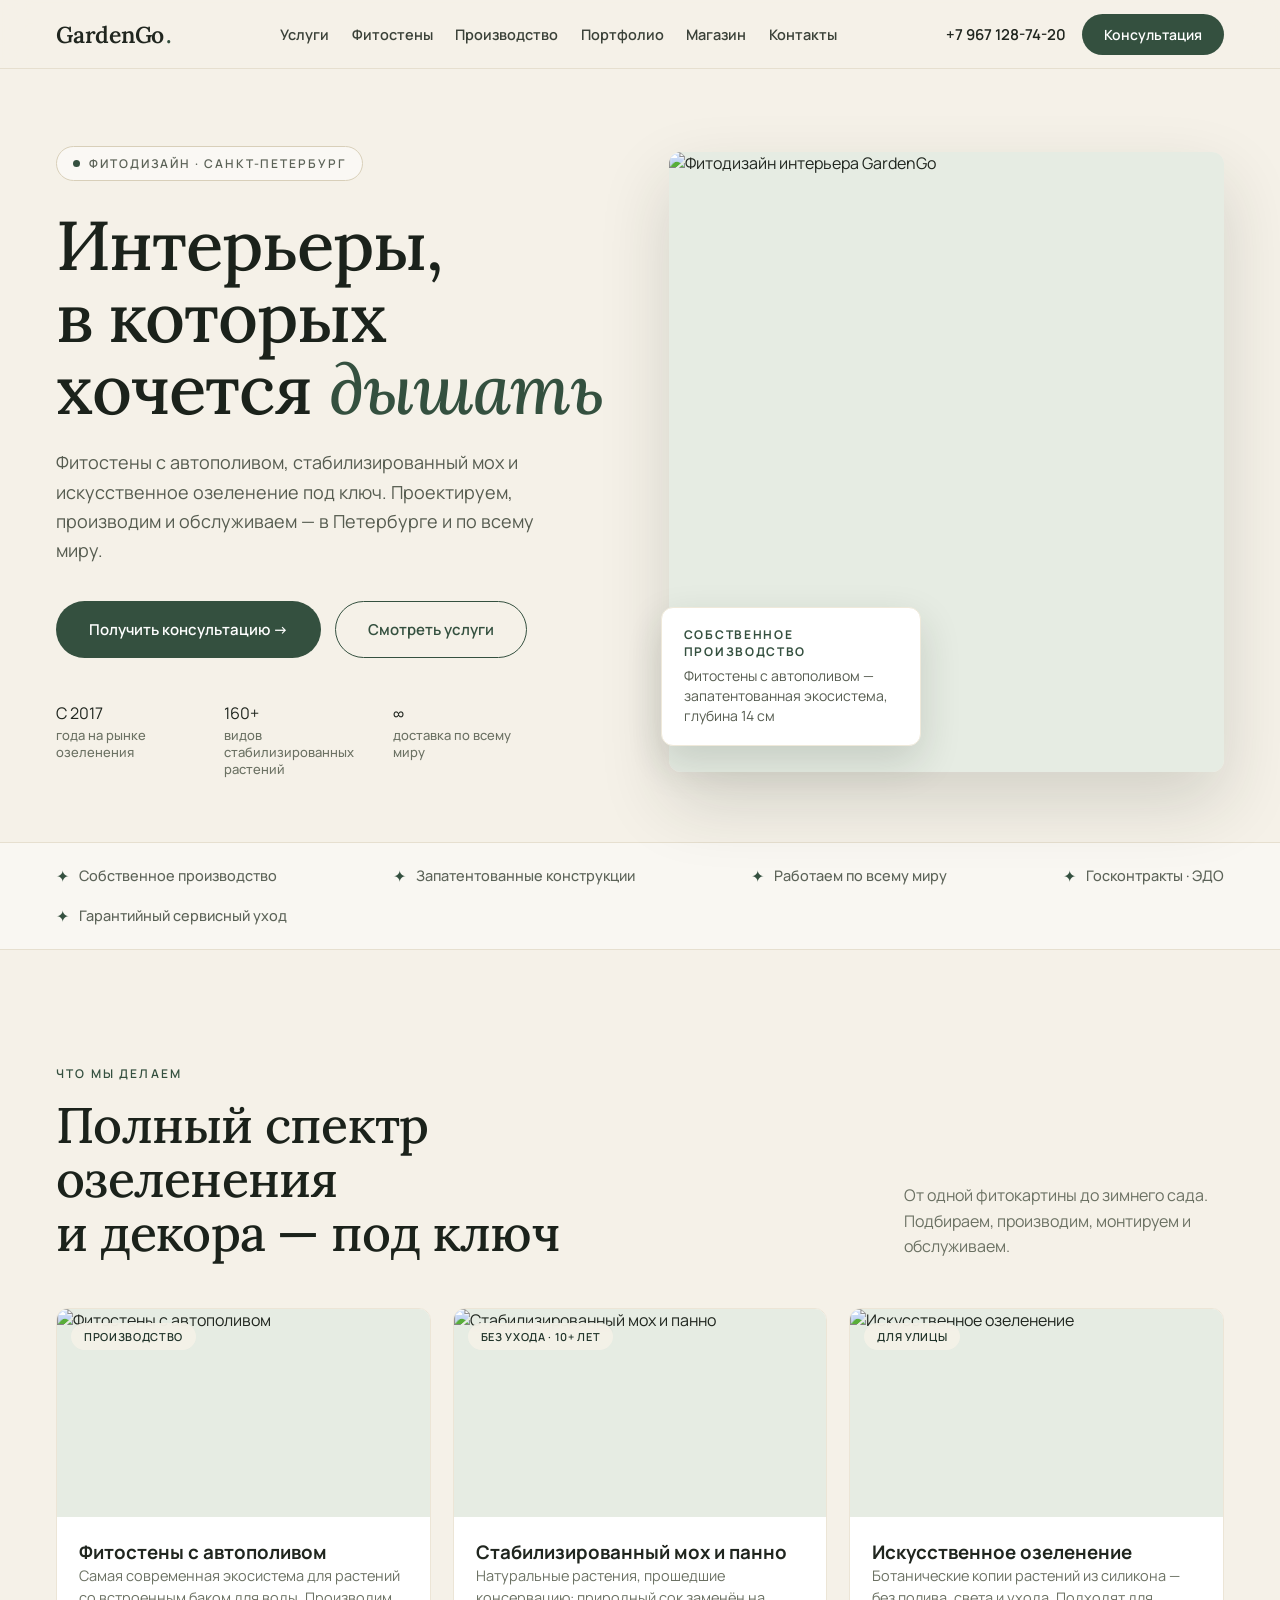
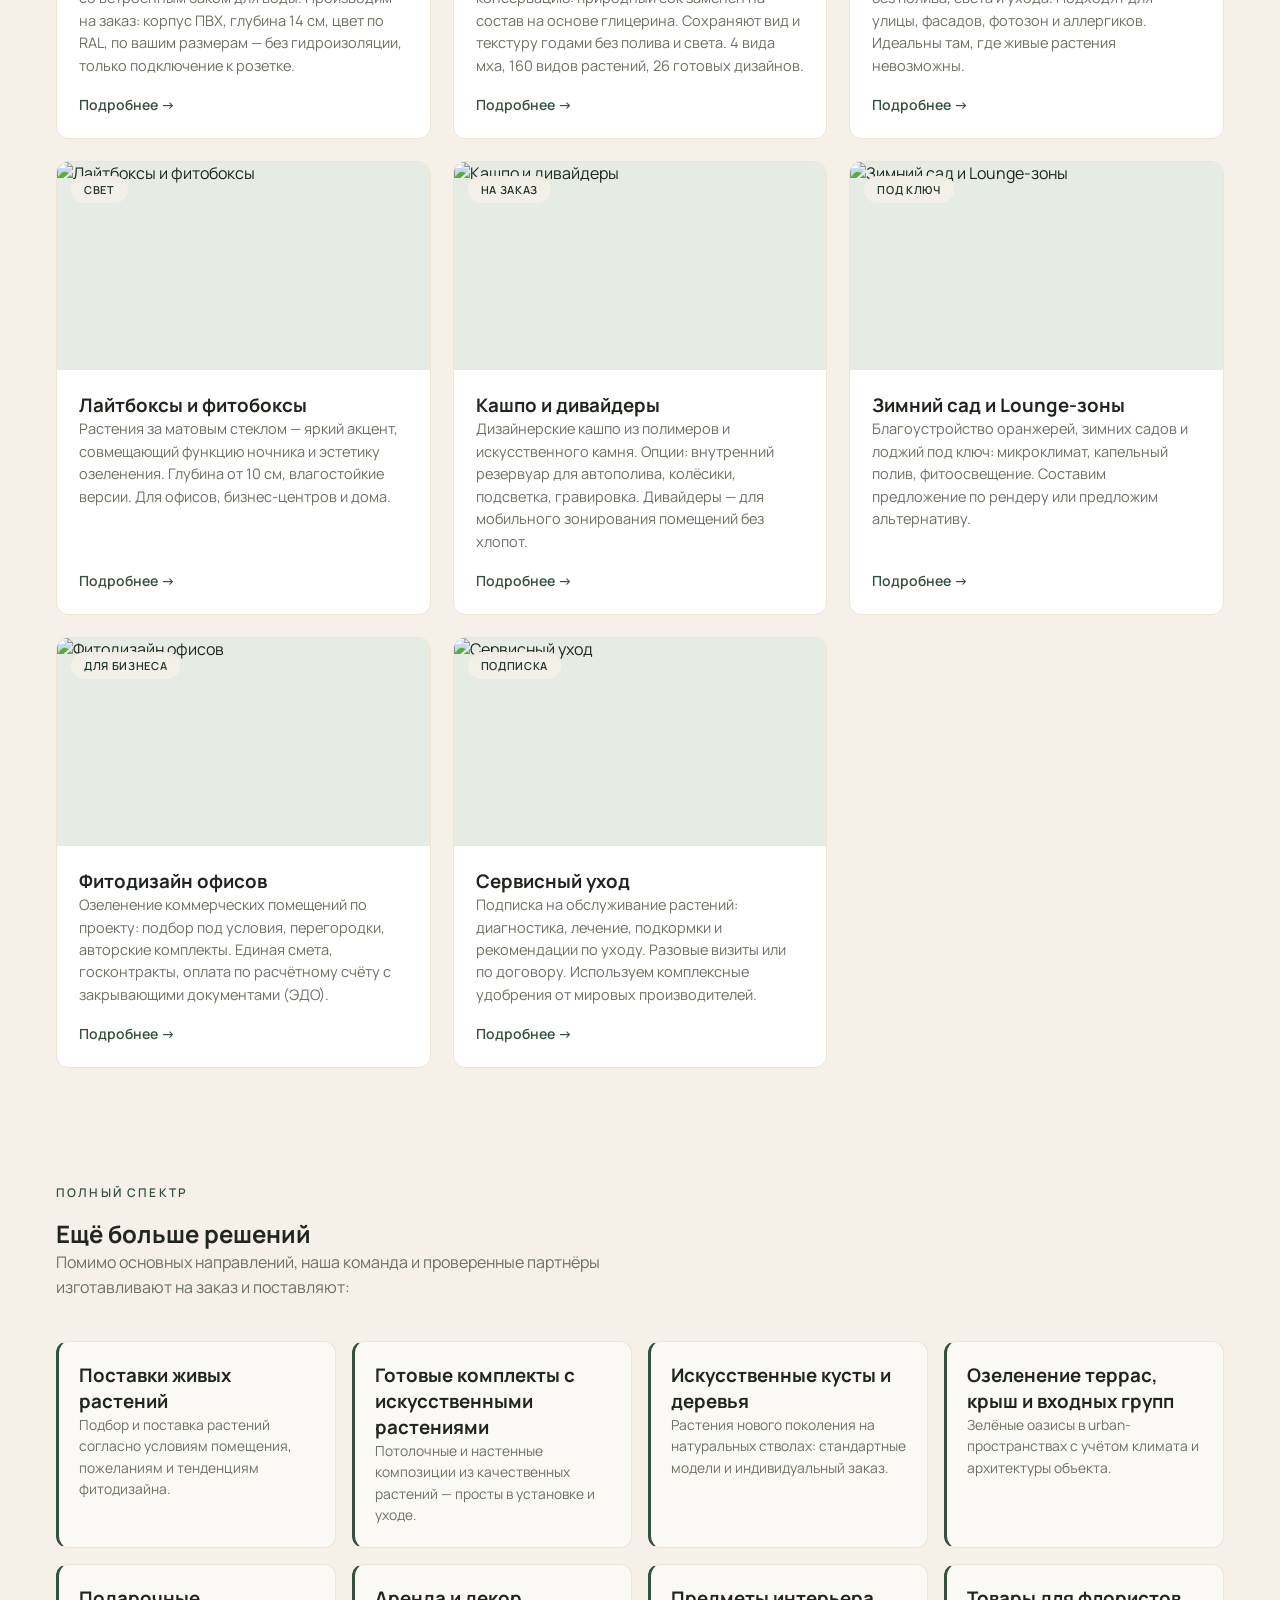
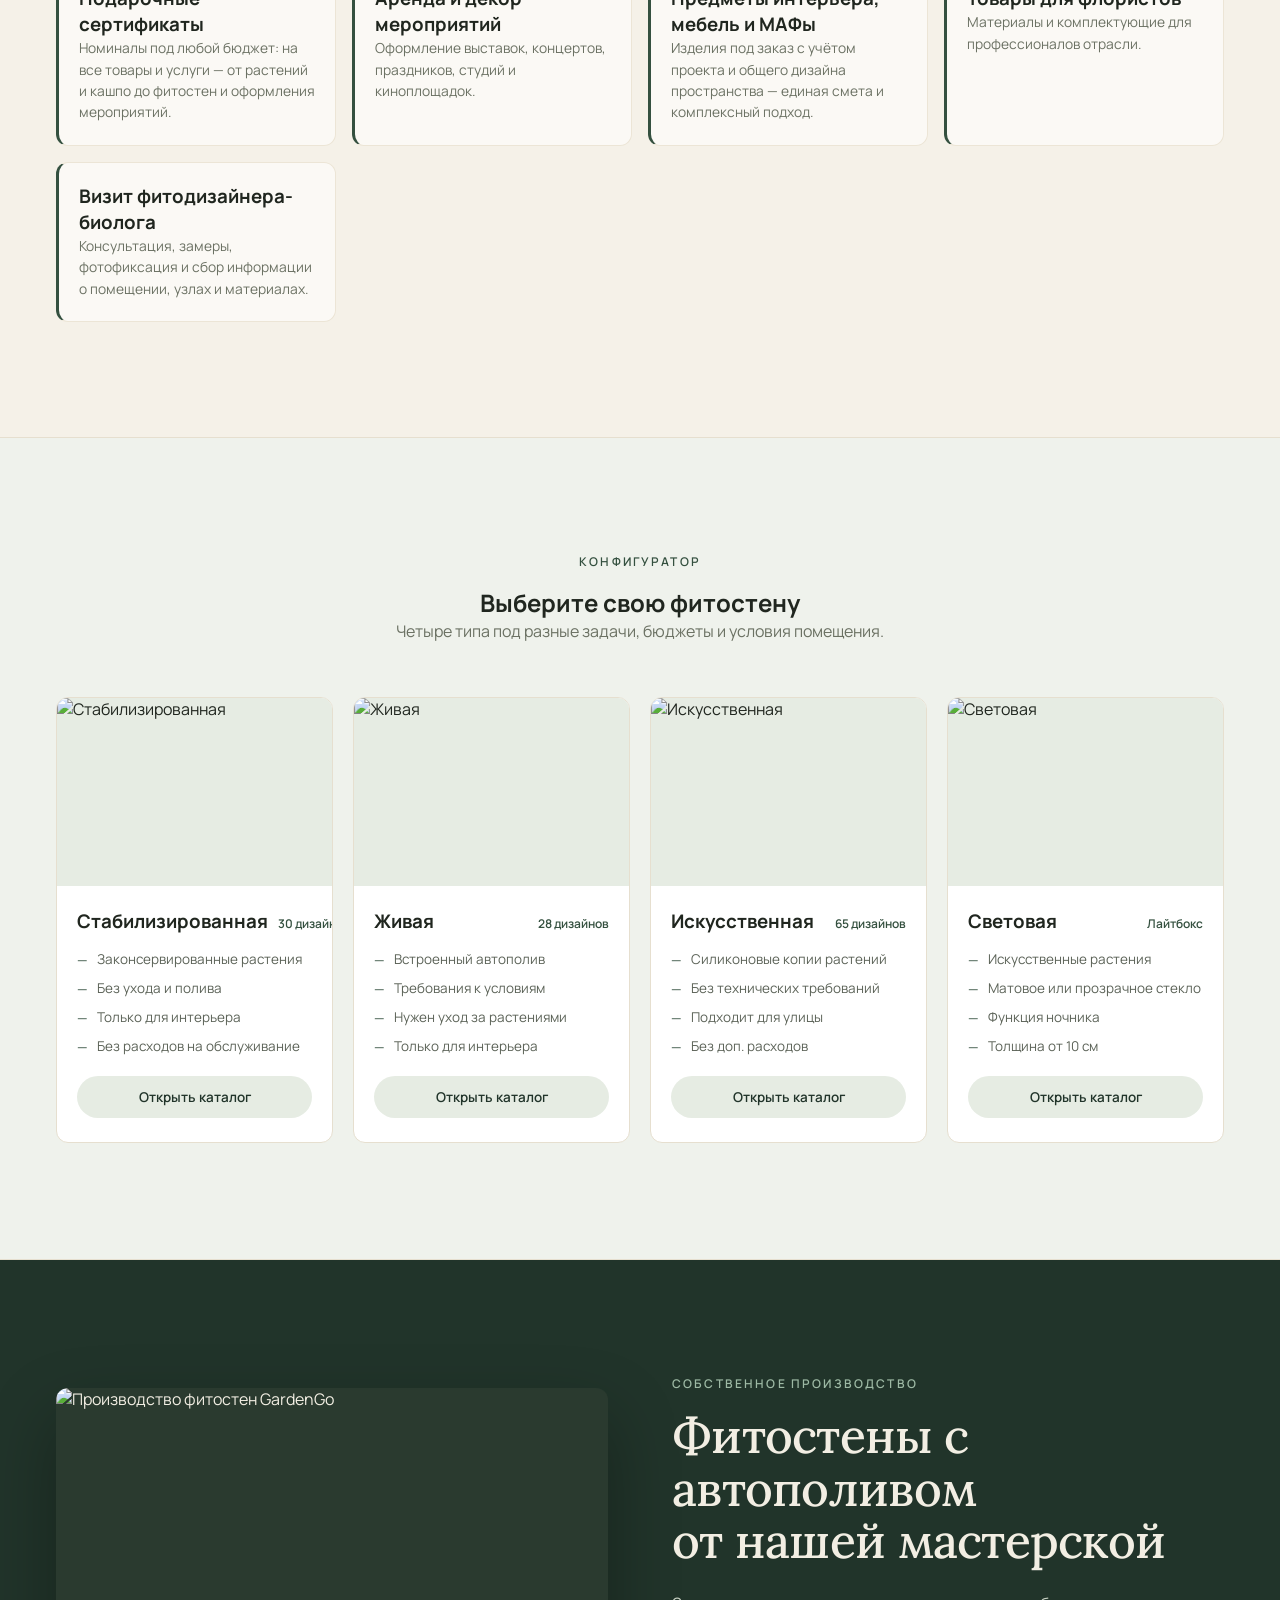
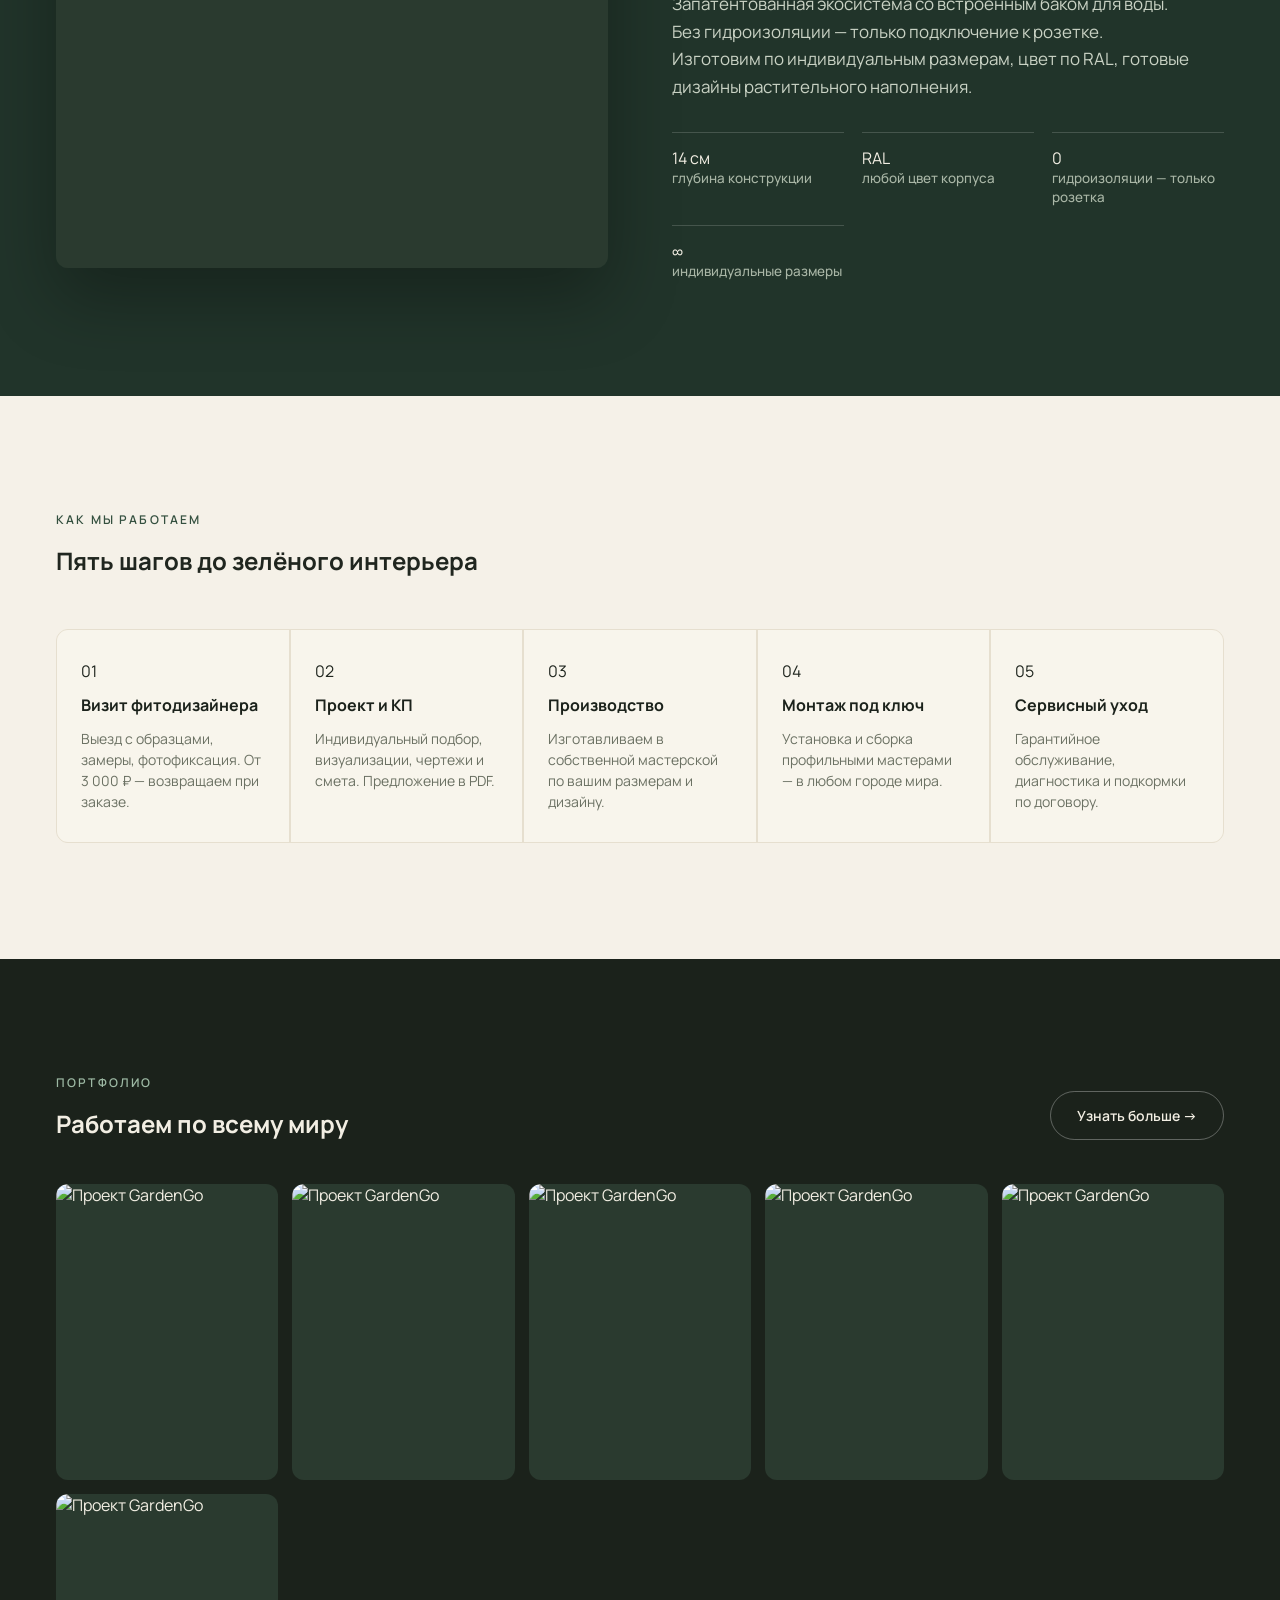
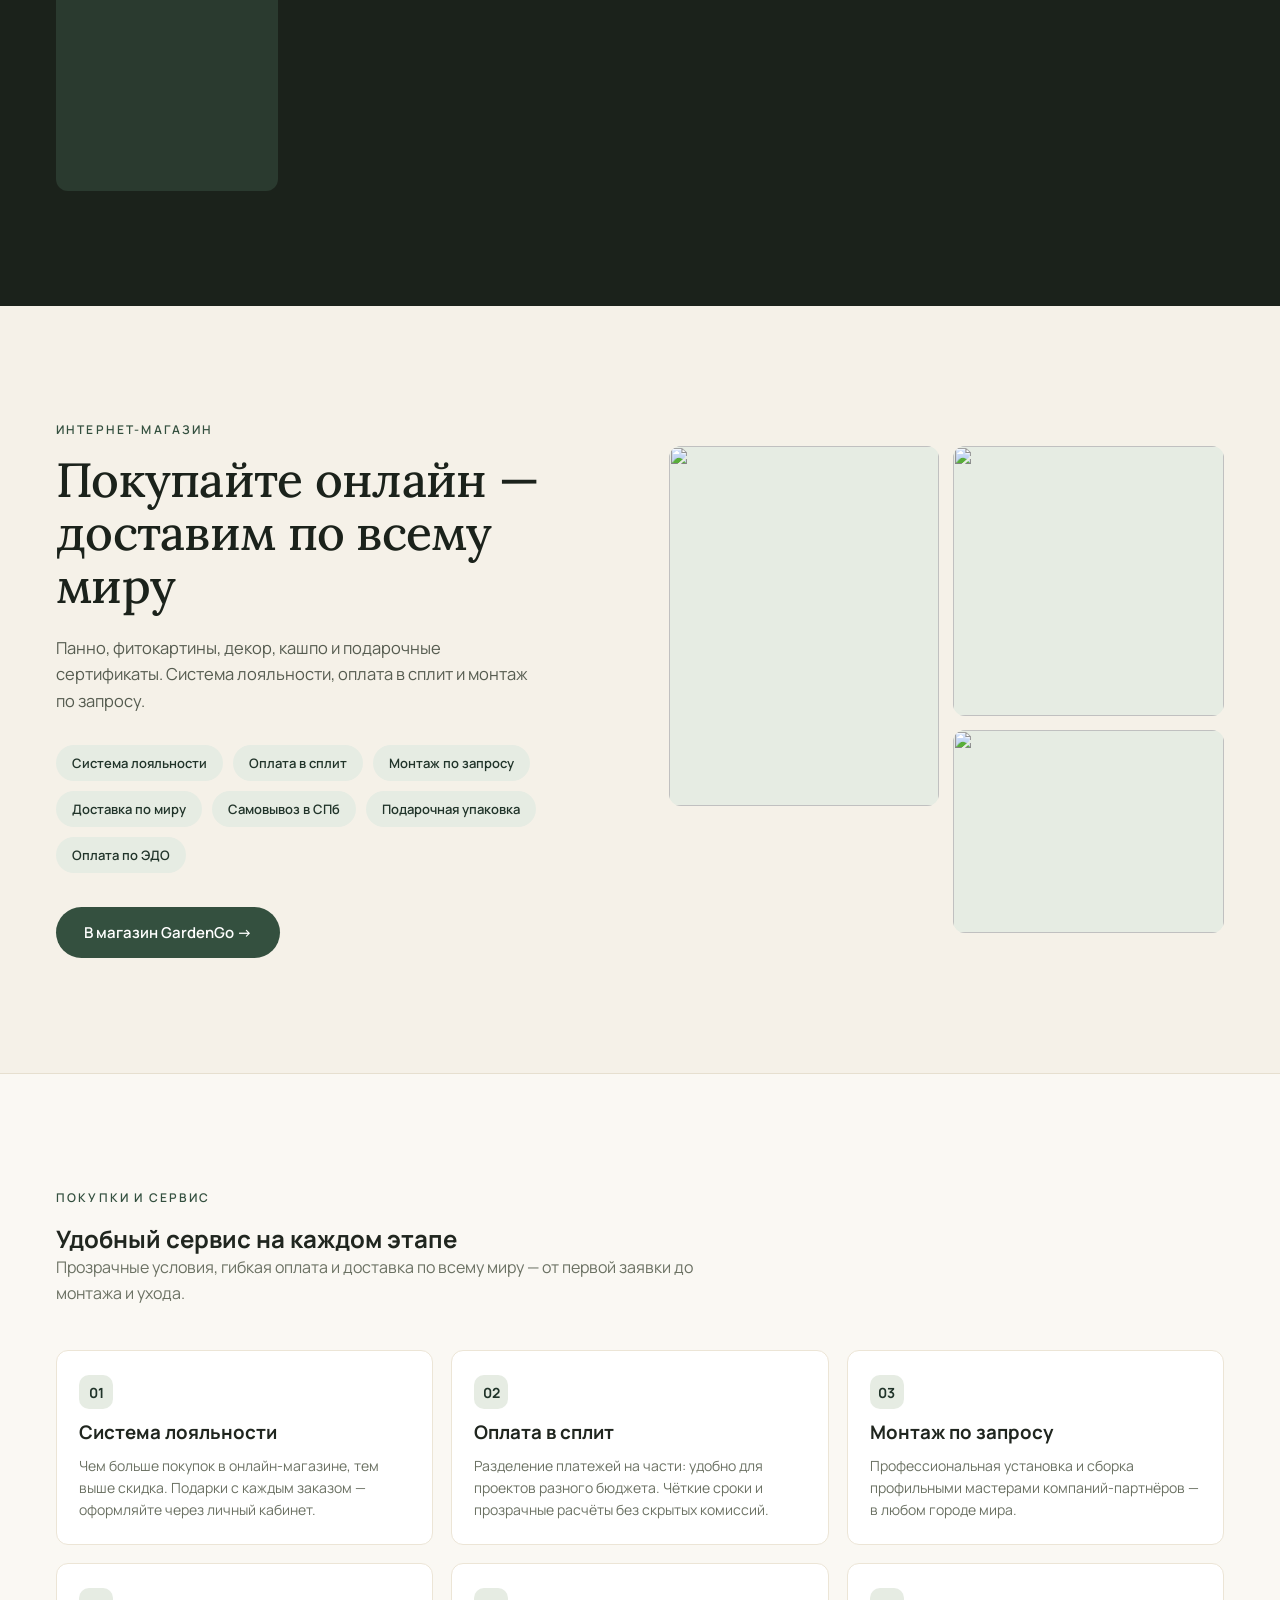
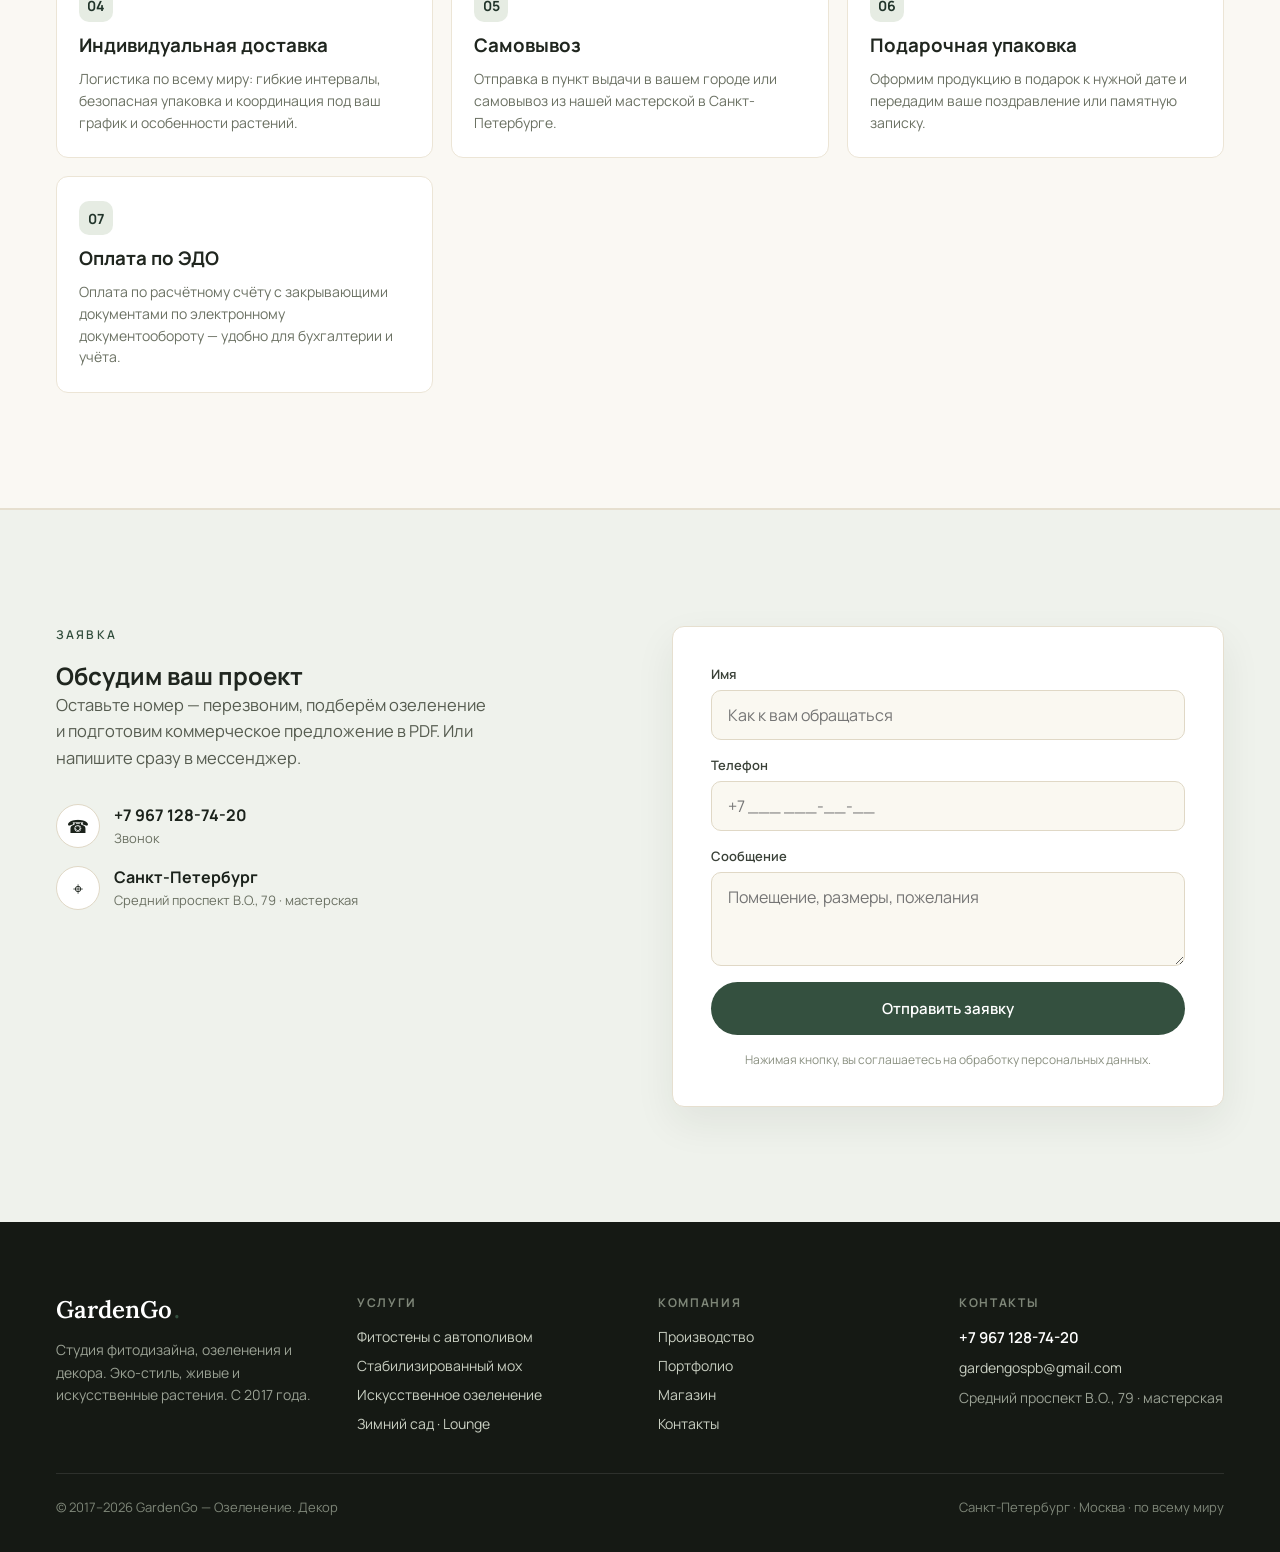
==== commit b627f550: "Временно скрыты маркетплейсы Ozon/Яндекс Маркет (флаг showMarketplaces=false). Кэш v=5 Co-Authored-B" ====
--- a/index.html
+++ b/index.html
@@ -18,15 +18,15 @@
 <link rel="preconnect" href="https://fonts.gstatic.com" crossorigin>
 <link rel="preconnect" href="https://siteindex001.ucoz.net" crossorigin>
 <link rel="dns-prefetch" href="https://siteindex001.ucoz.net">
-<link rel="preload" href="app.js?v=4" as="script">
+<link rel="preload" href="app.js?v=5" as="script">
 <link rel="preload" href="content.json" as="fetch">
-<link rel="preload" href="styles.css?v=4" as="style">
+<link rel="preload" href="styles.css?v=5" as="style">
 <link href="https://fonts.googleapis.com/css2?family=Lora:ital,wght@0,400;0,500;0,600;0,700;1,400;1,500&family=Manrope:wght@400;500;600;700;800&display=swap" rel="stylesheet">
-<link rel="stylesheet" href="styles.css?v=4">
+<link rel="stylesheet" href="styles.css?v=5">
 </head>
 <body>
 <div id="app"></div>
-<script src="app.js?v=4"></script>
+<script src="app.js?v=5"></script>
 <script>GG.boot({ admin:false });</script>
 </body>
 </html>
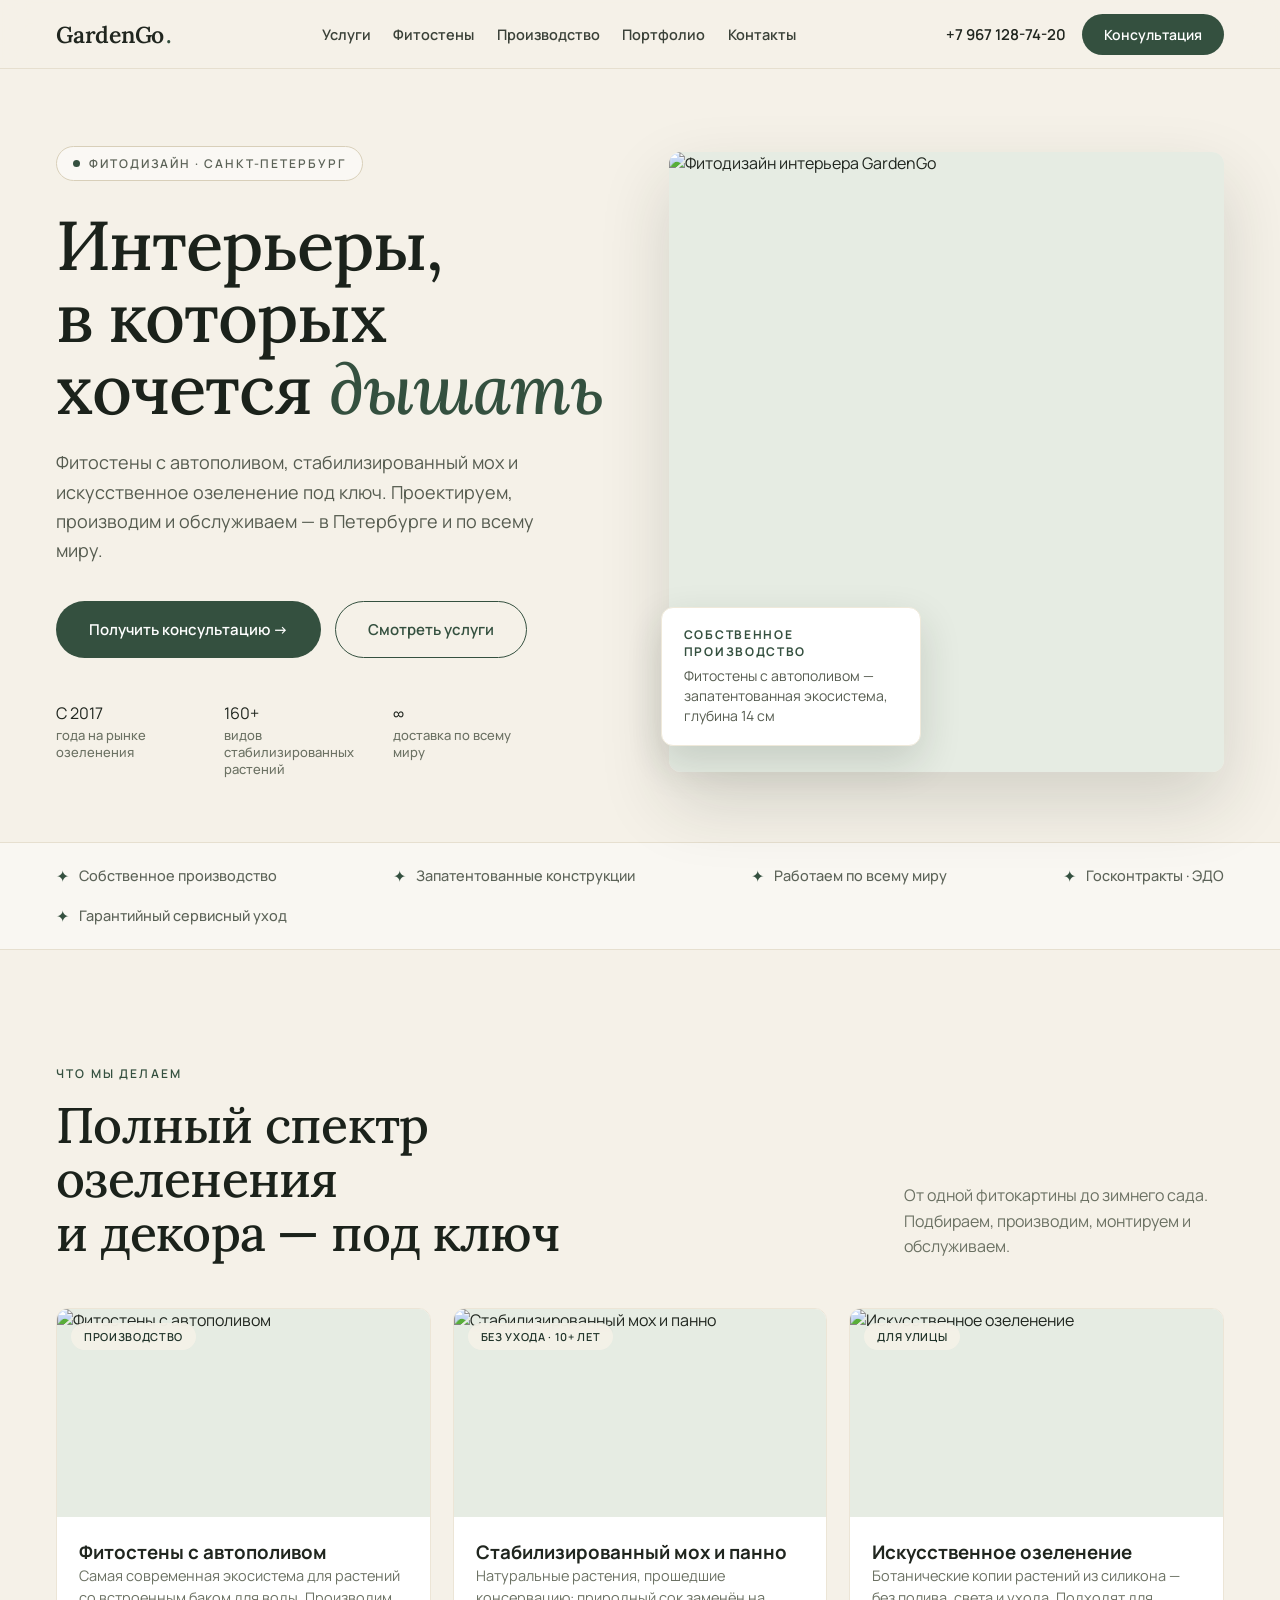
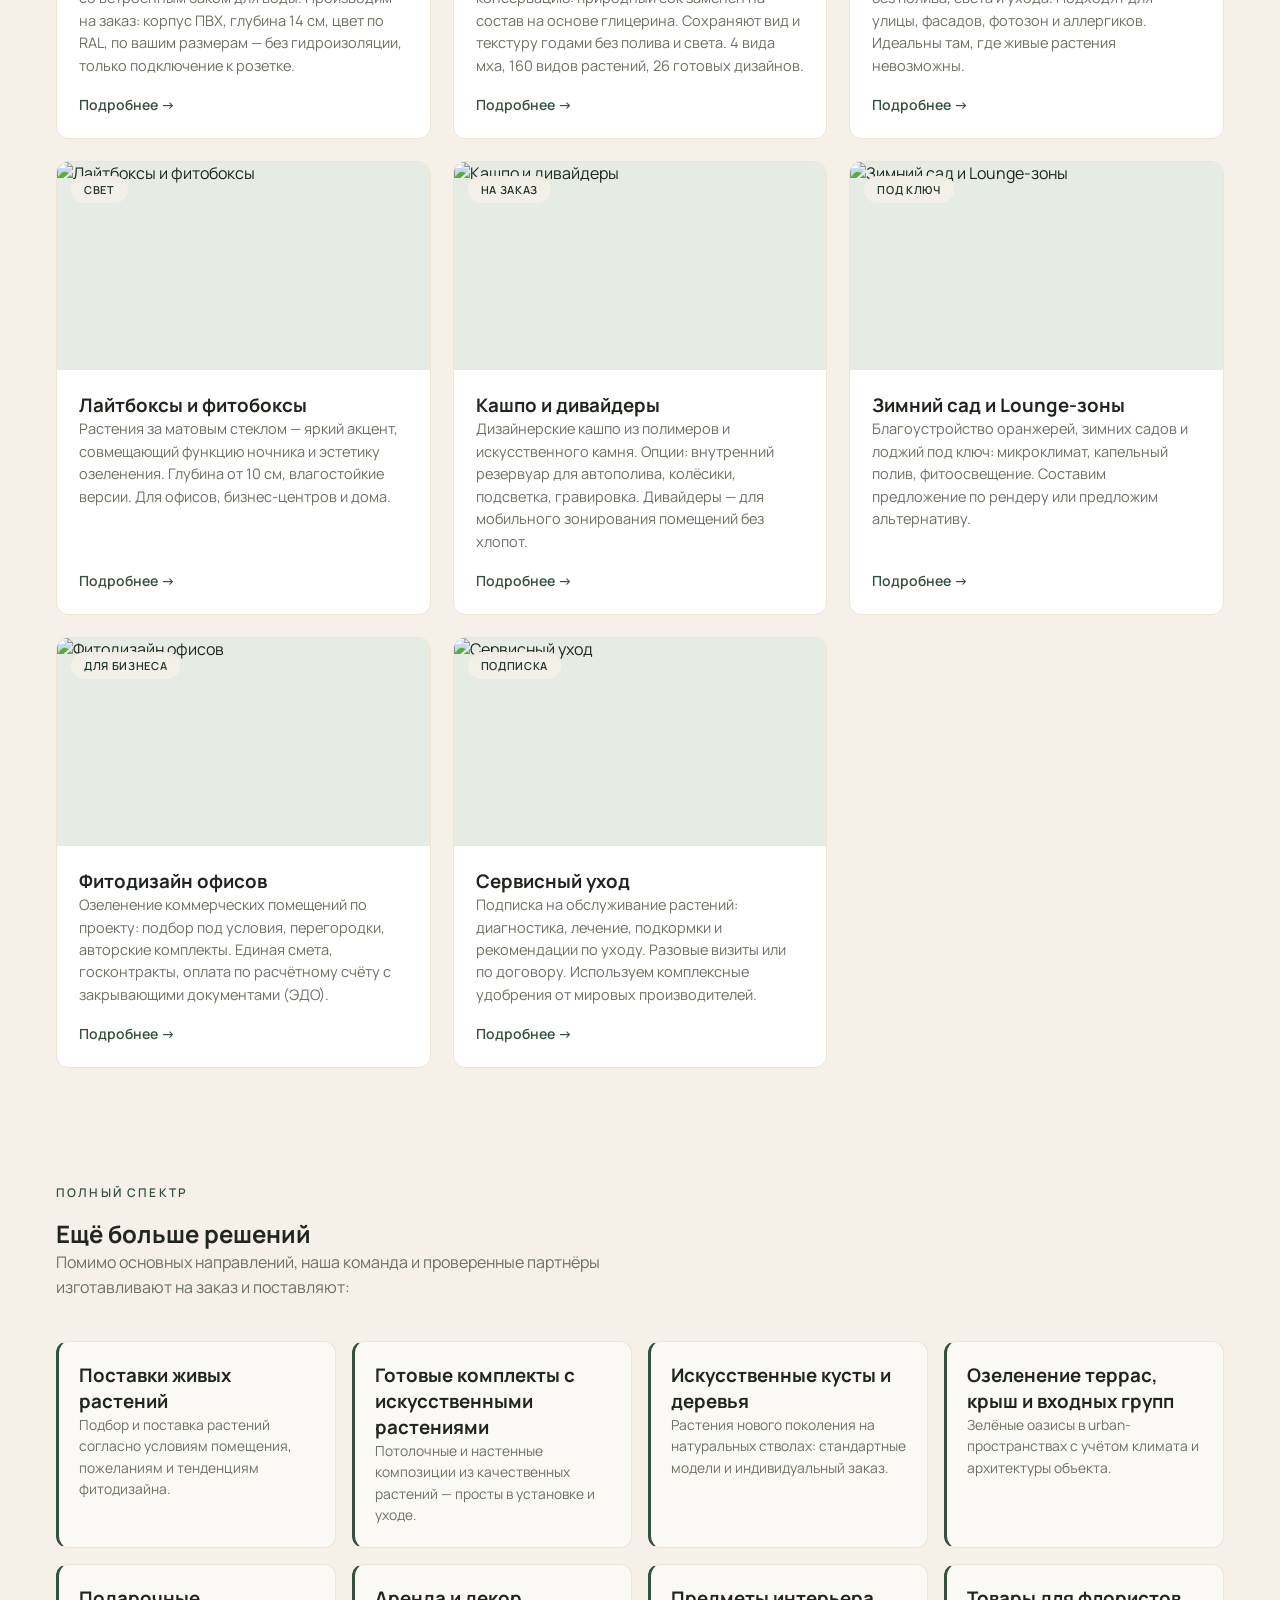
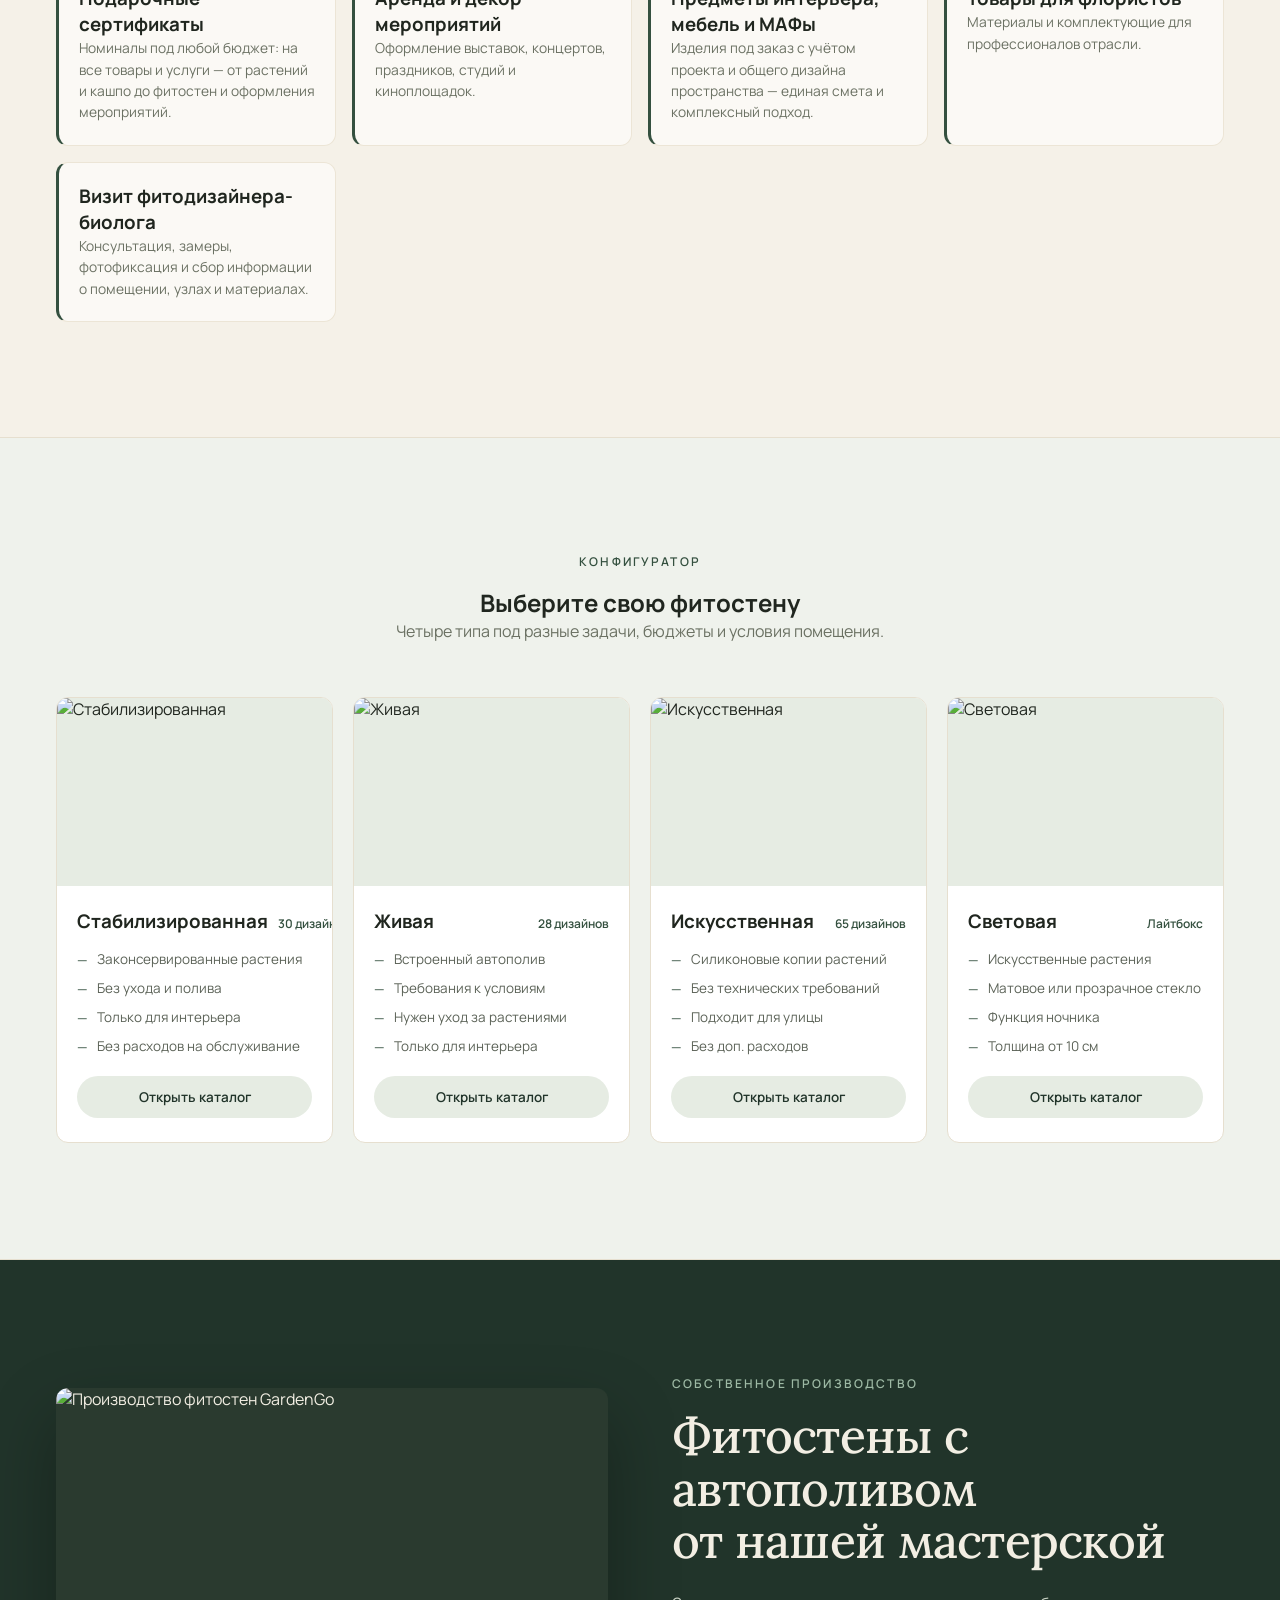
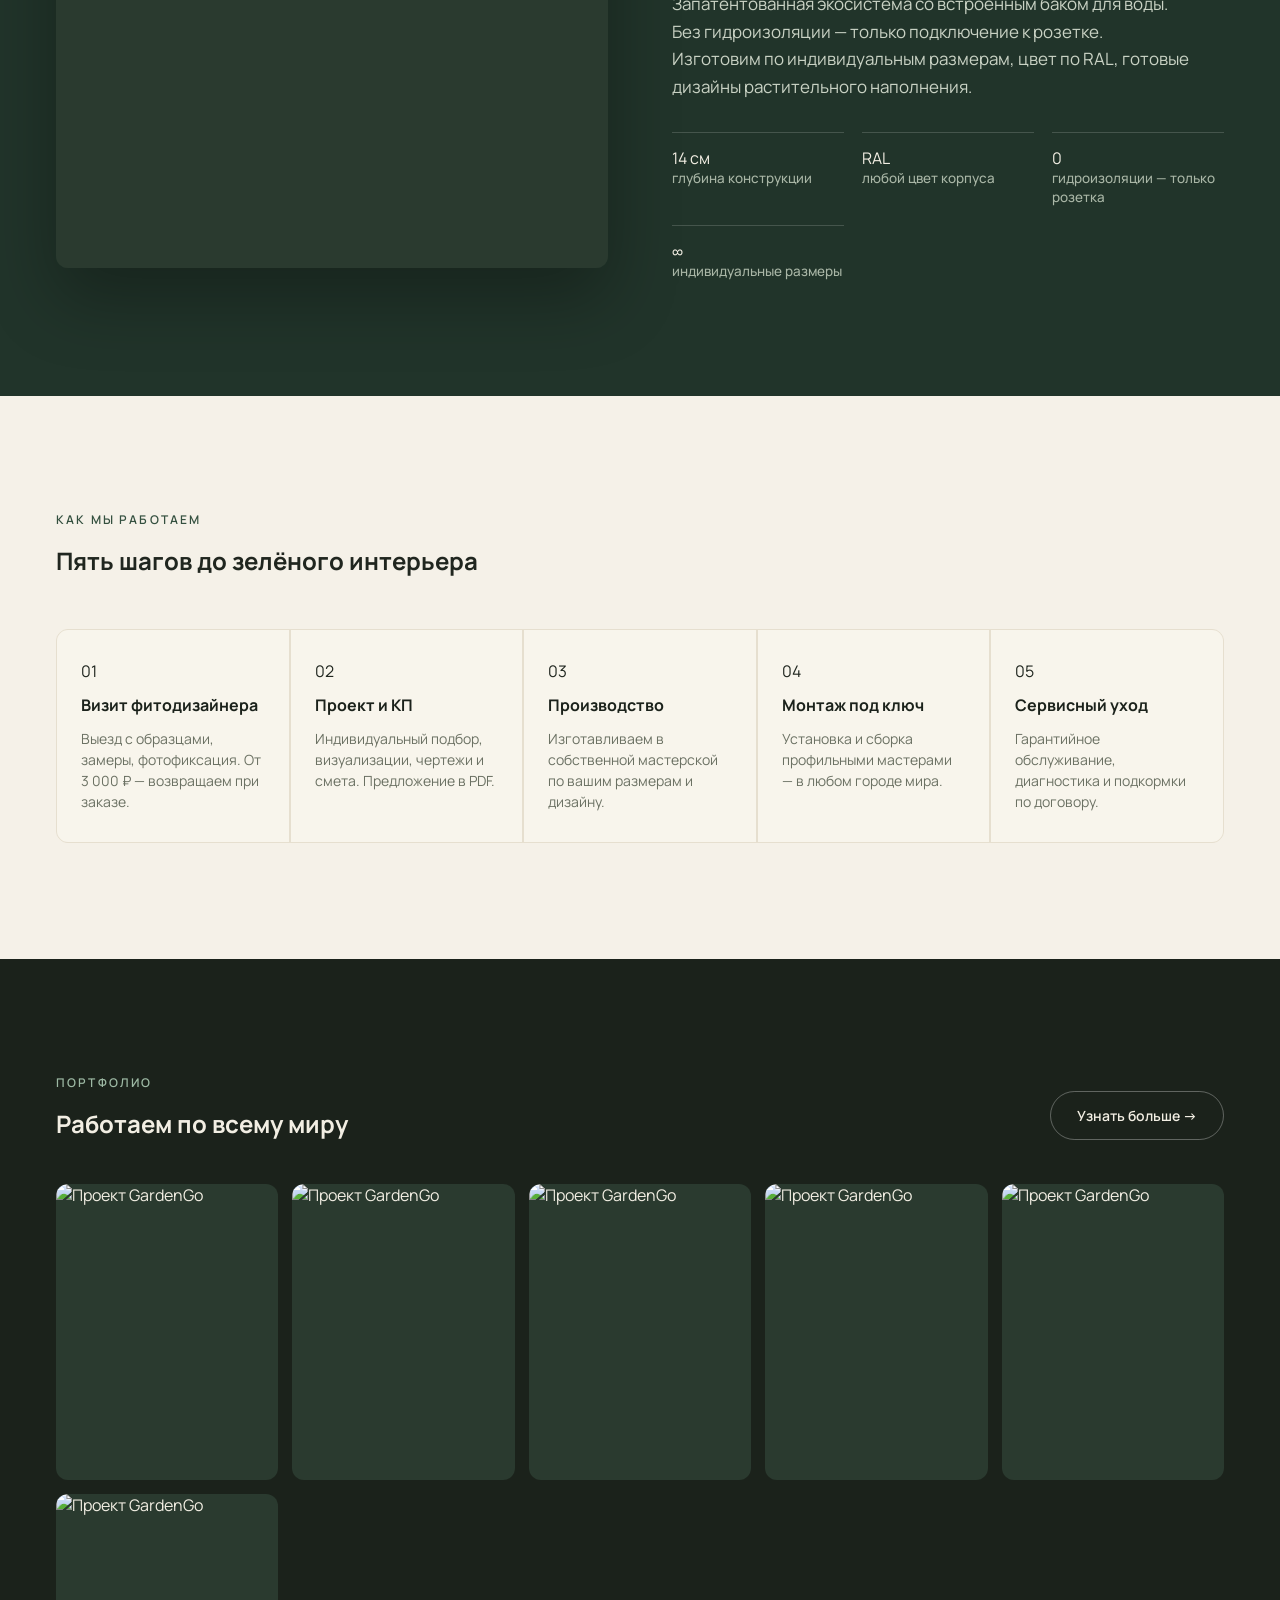
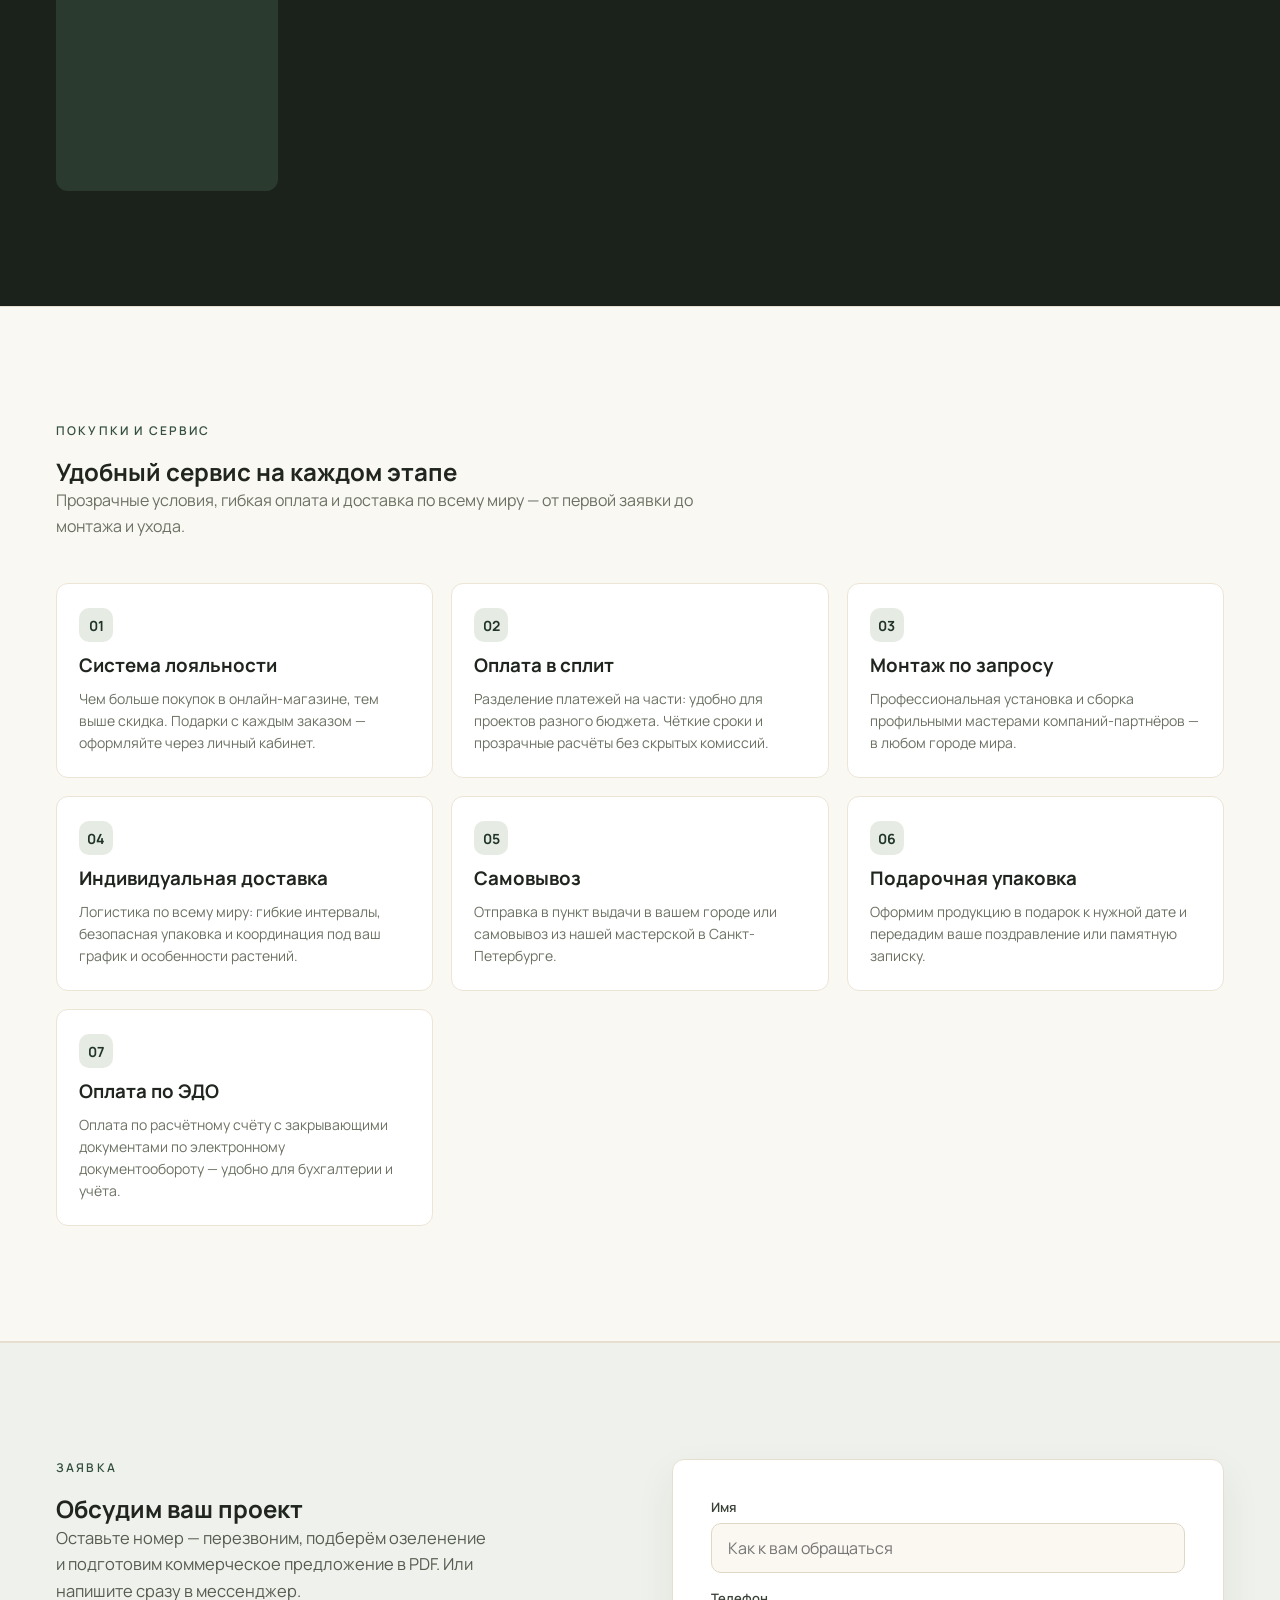
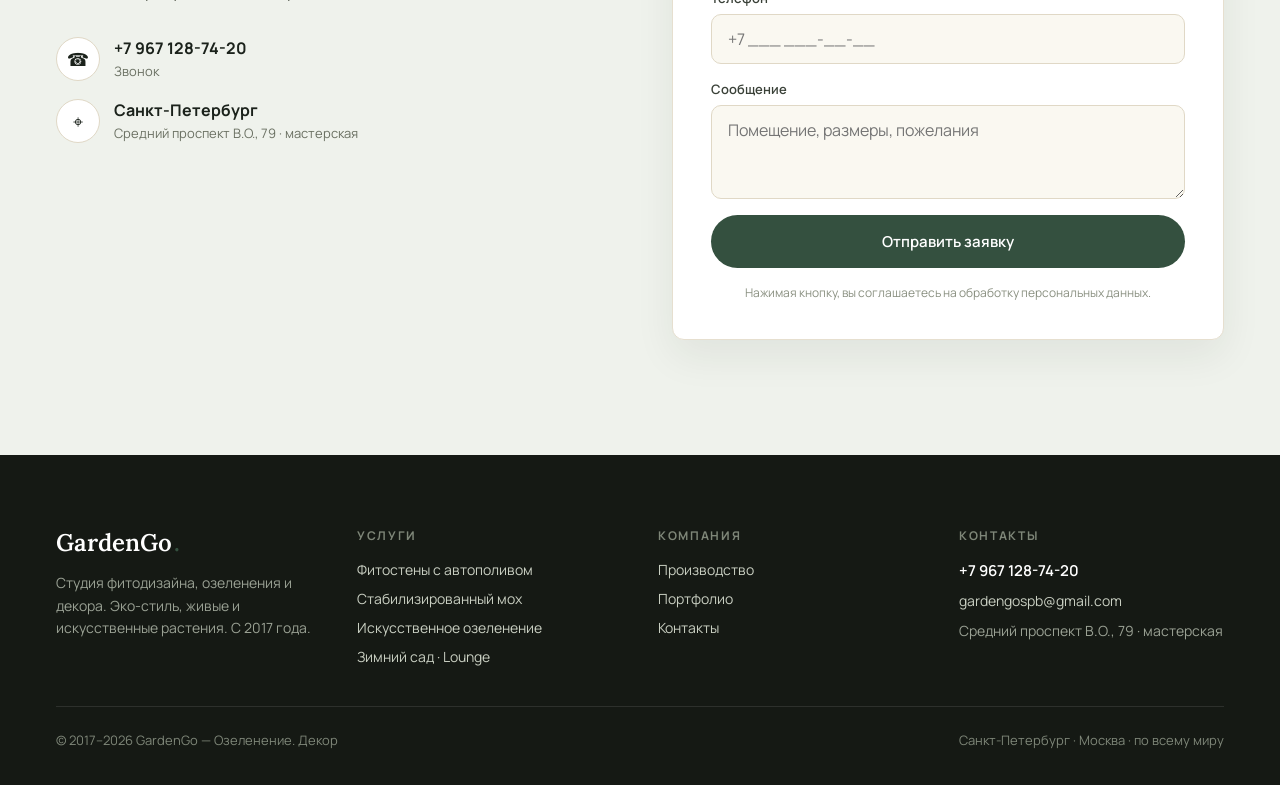
==== commit 9ded944d: "Временно скрыт раздел «Интернет-магазин» (showShop=false) — секция и пункт меню убраны. Кэш v=6 Co-A" ====
--- a/index.html
+++ b/index.html
@@ -18,15 +18,15 @@
 <link rel="preconnect" href="https://fonts.gstatic.com" crossorigin>
 <link rel="preconnect" href="https://siteindex001.ucoz.net" crossorigin>
 <link rel="dns-prefetch" href="https://siteindex001.ucoz.net">
-<link rel="preload" href="app.js?v=5" as="script">
+<link rel="preload" href="app.js?v=6" as="script">
 <link rel="preload" href="content.json" as="fetch">
-<link rel="preload" href="styles.css?v=5" as="style">
+<link rel="preload" href="styles.css?v=6" as="style">
 <link href="https://fonts.googleapis.com/css2?family=Lora:ital,wght@0,400;0,500;0,600;0,700;1,400;1,500&family=Manrope:wght@400;500;600;700;800&display=swap" rel="stylesheet">
-<link rel="stylesheet" href="styles.css?v=5">
+<link rel="stylesheet" href="styles.css?v=6">
 </head>
 <body>
 <div id="app"></div>
-<script src="app.js?v=5"></script>
+<script src="app.js?v=6"></script>
 <script>GG.boot({ admin:false });</script>
 </body>
 </html>
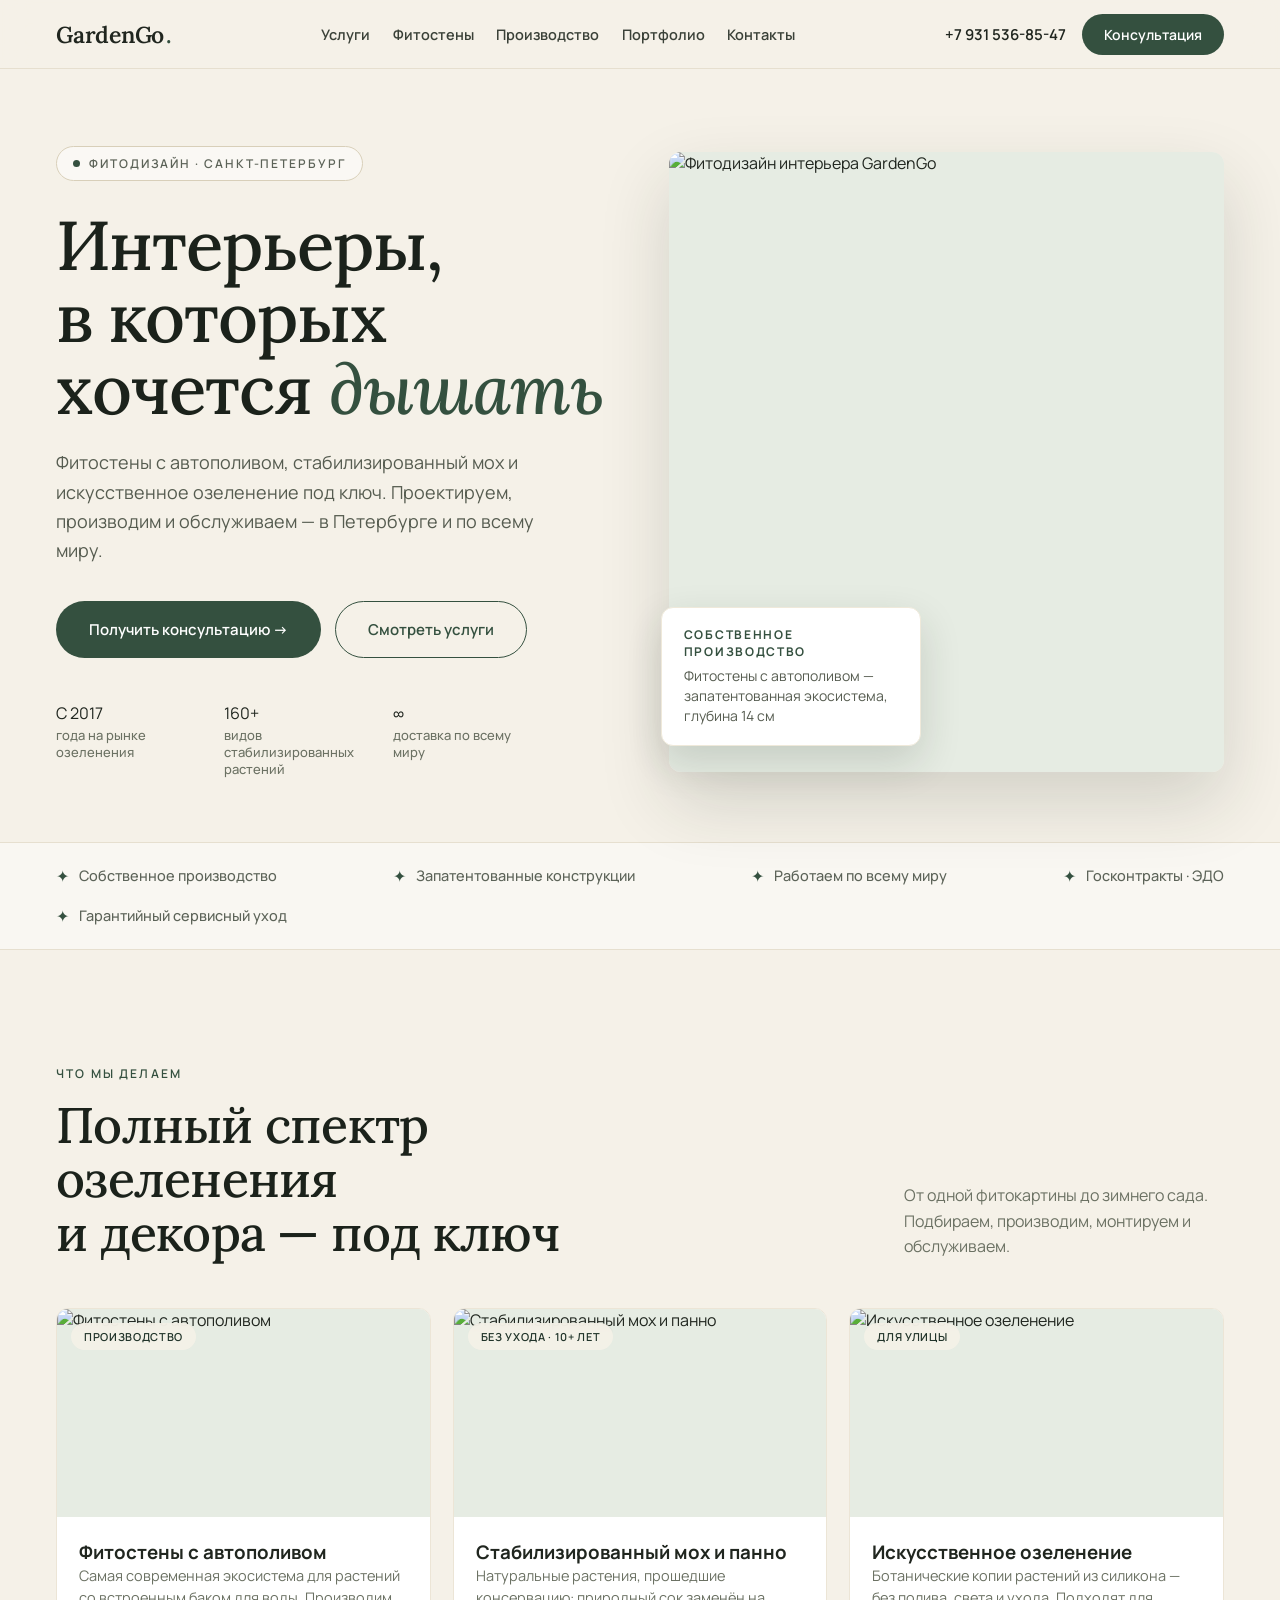
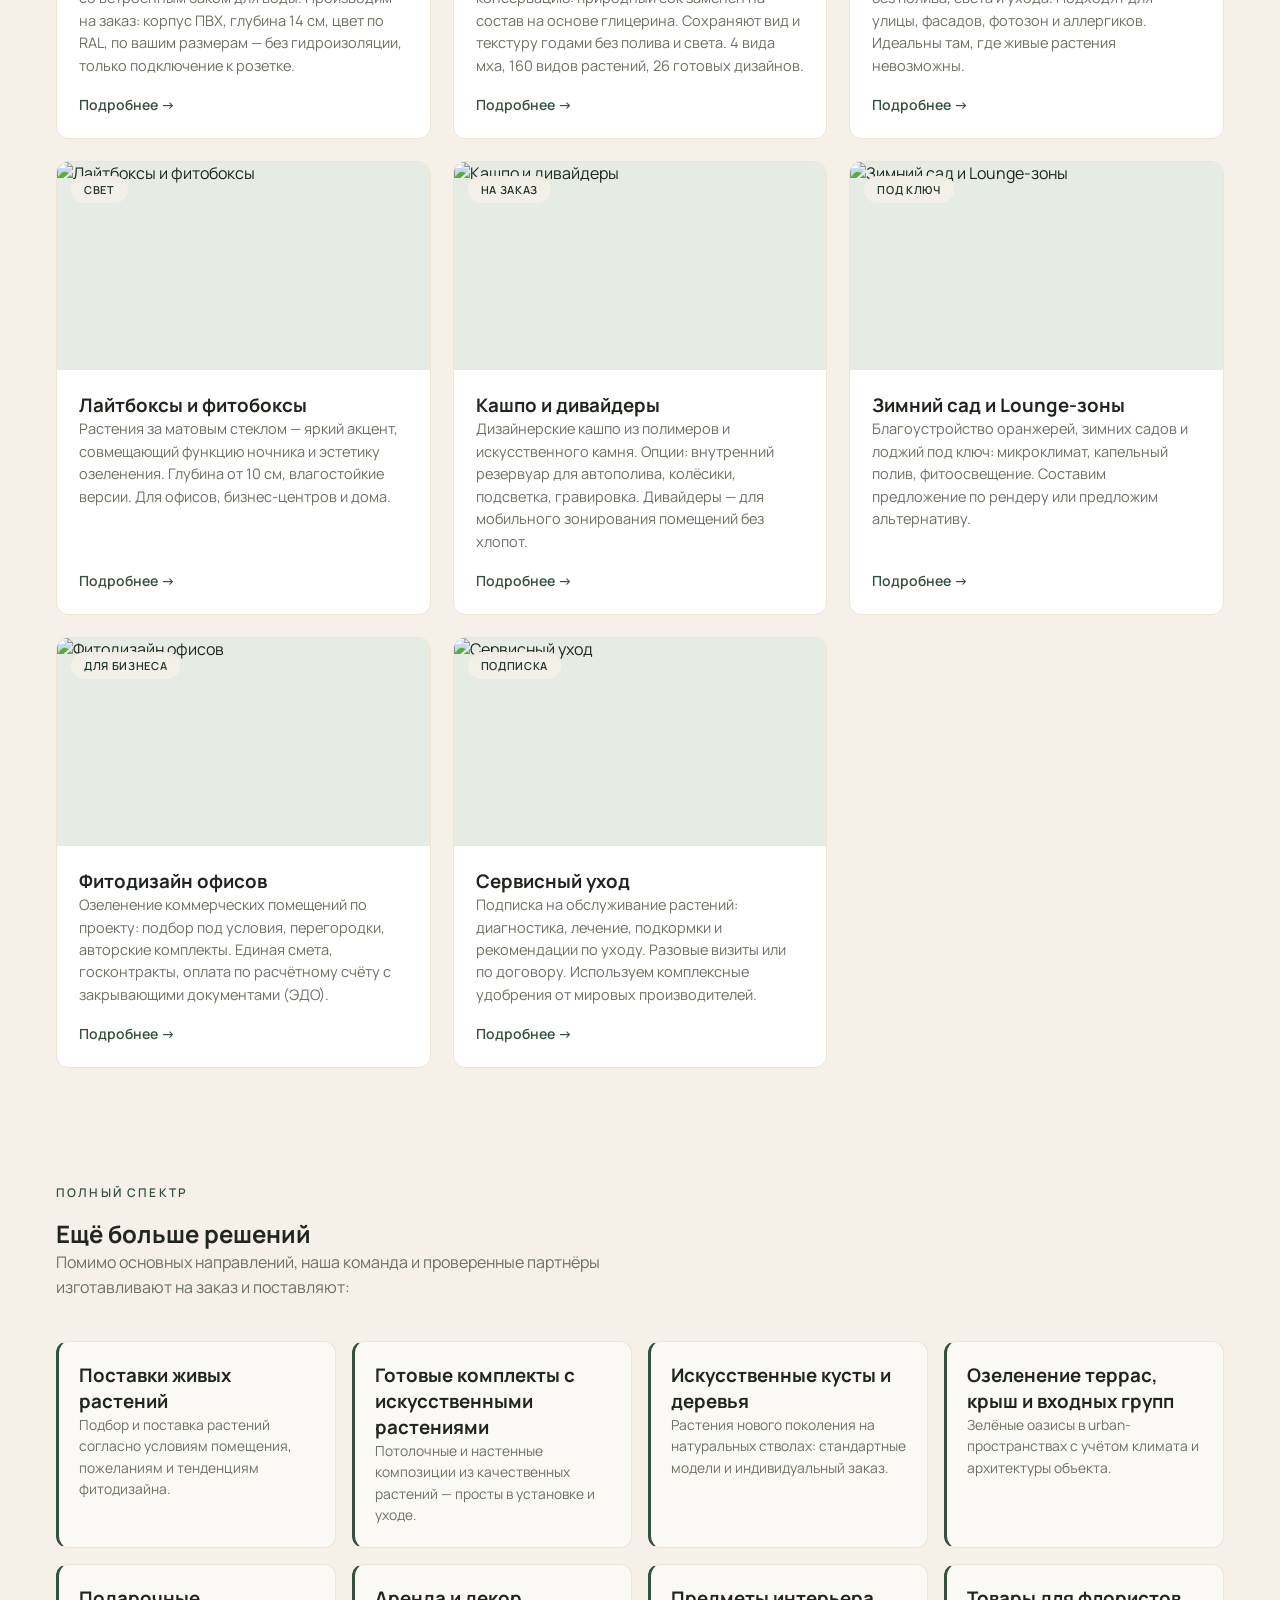
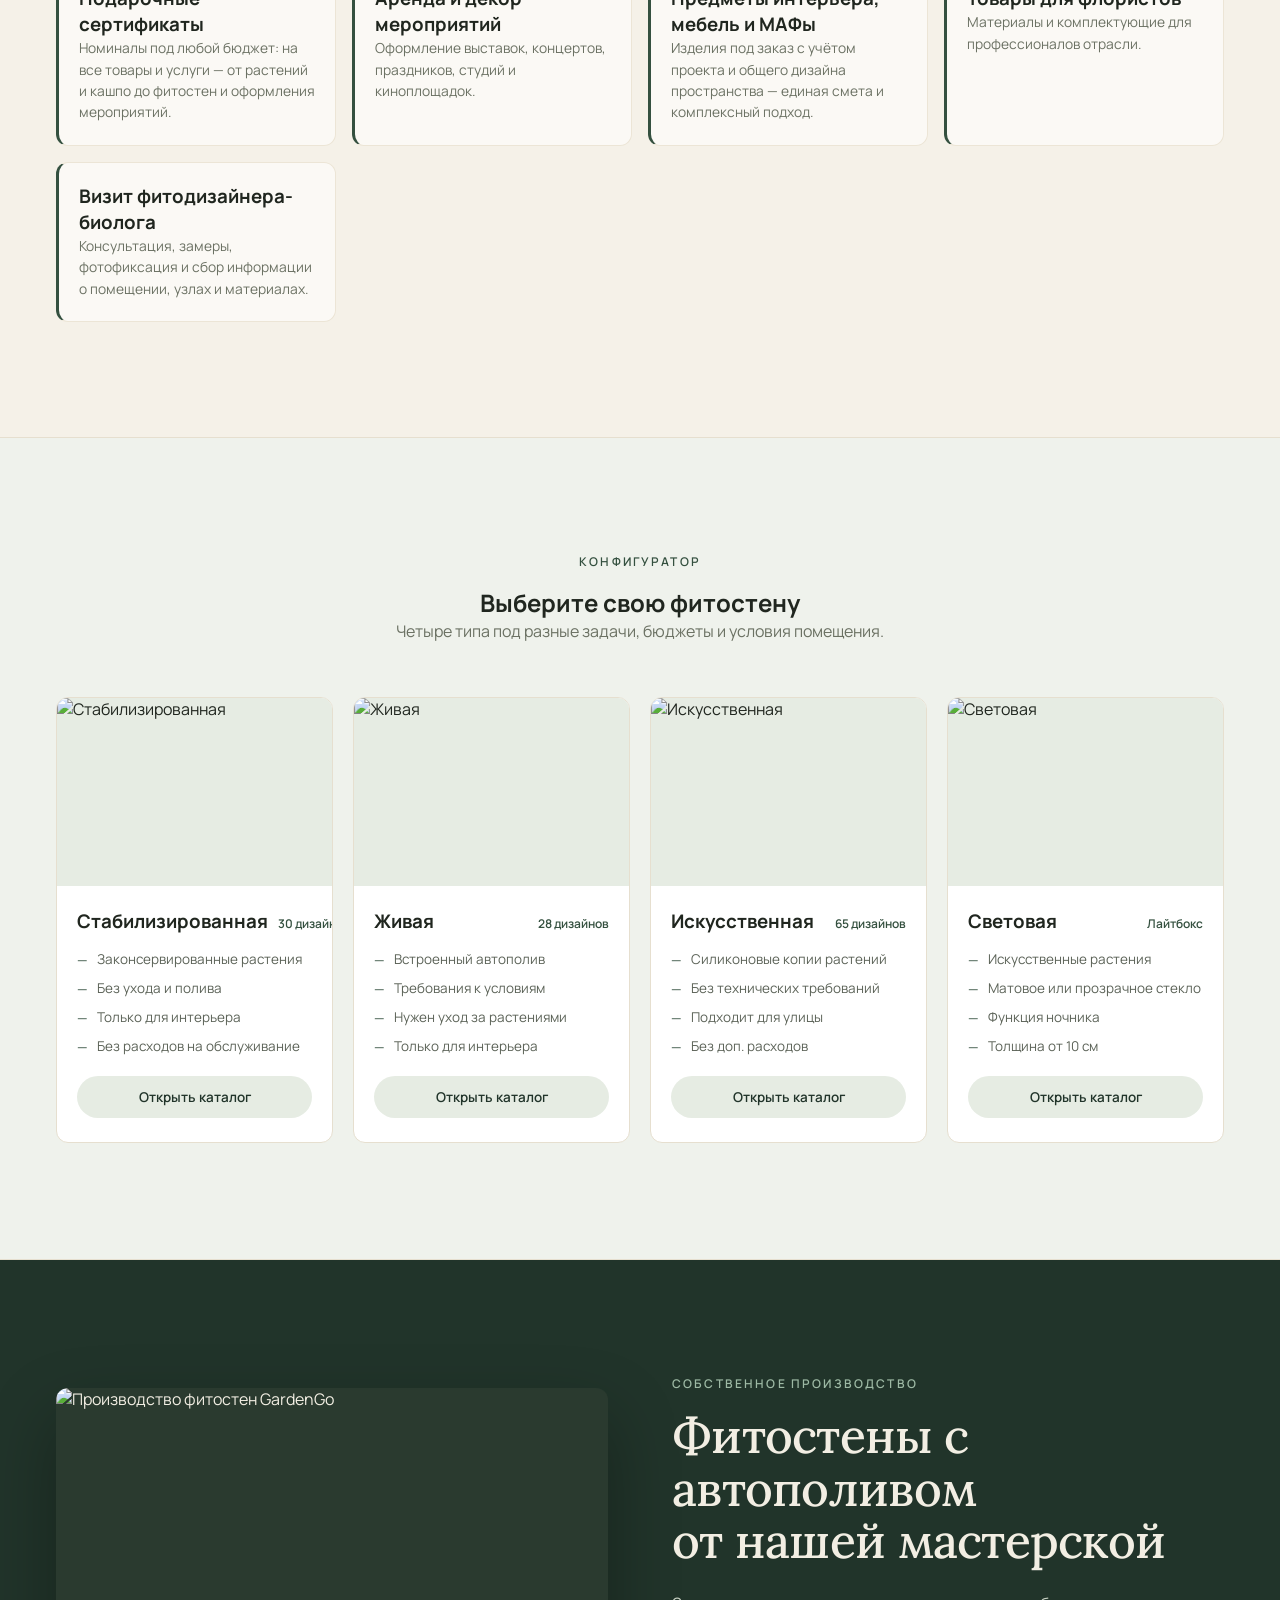
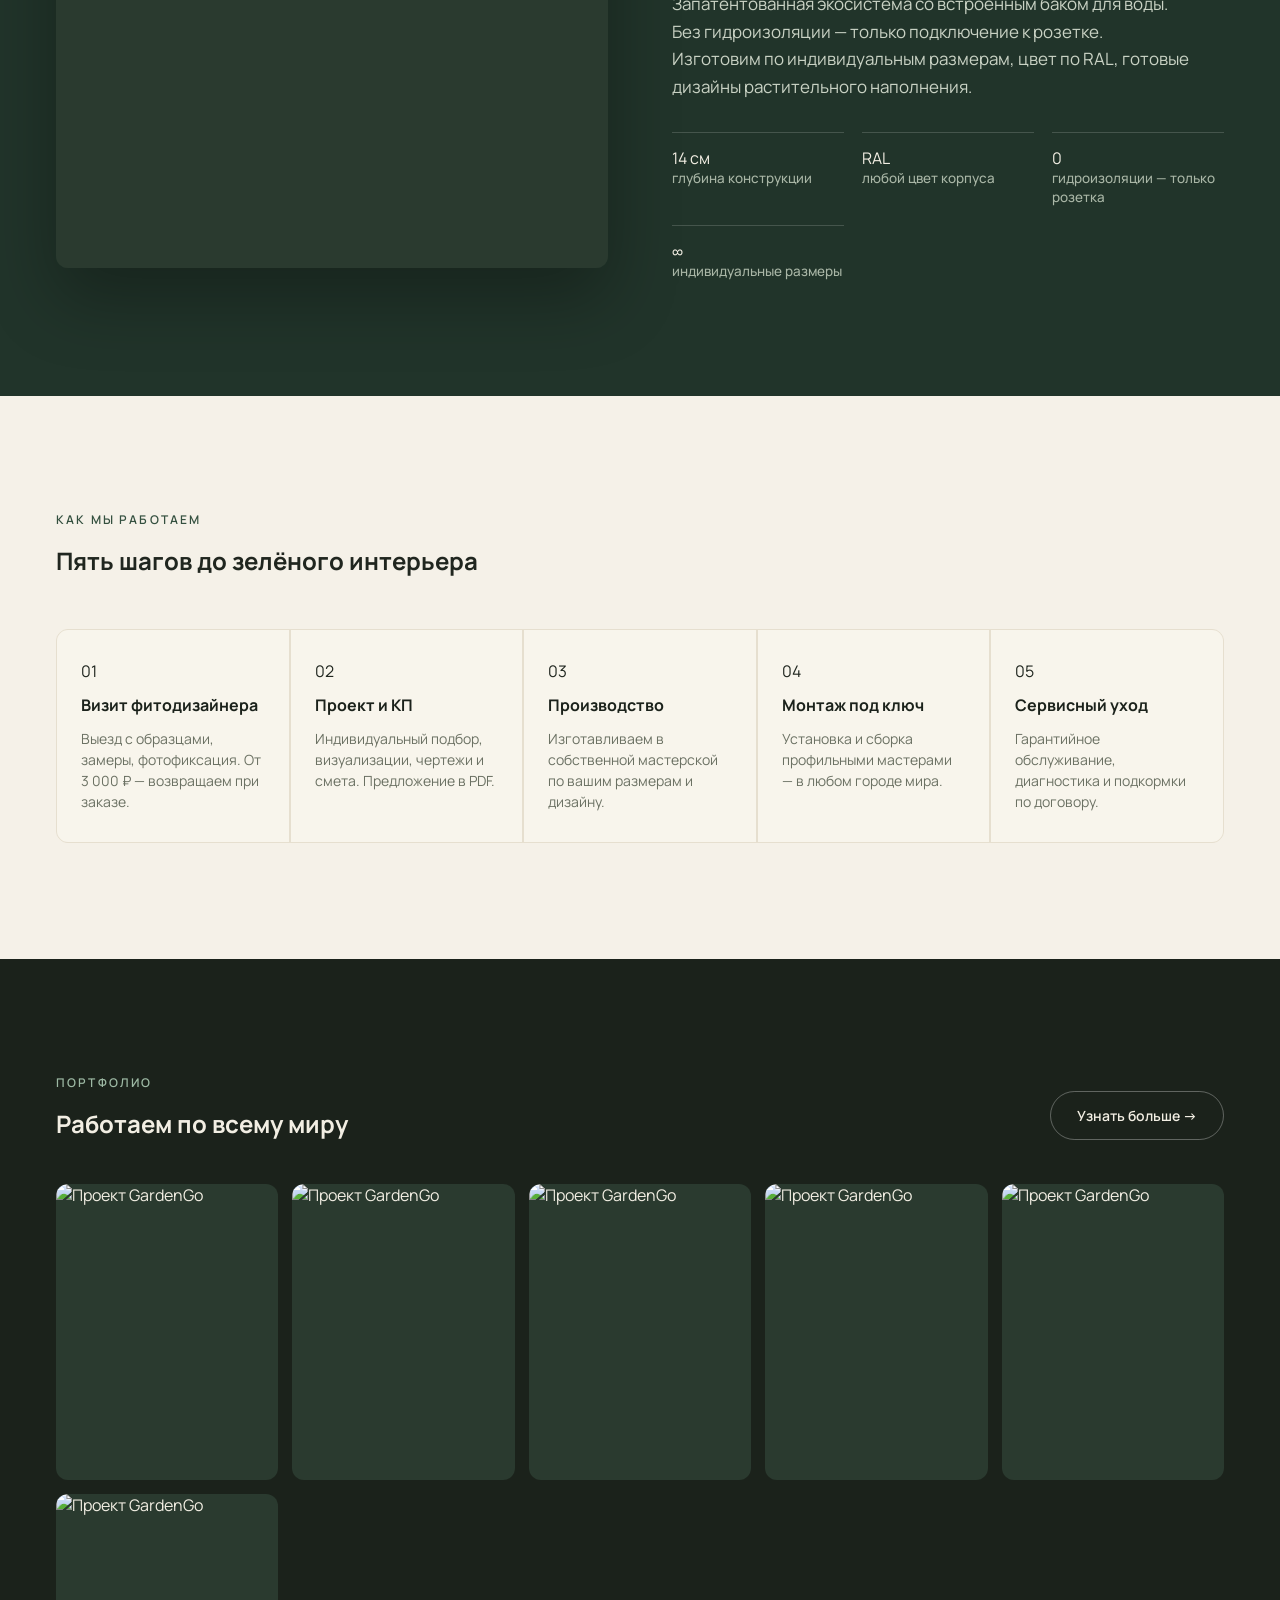
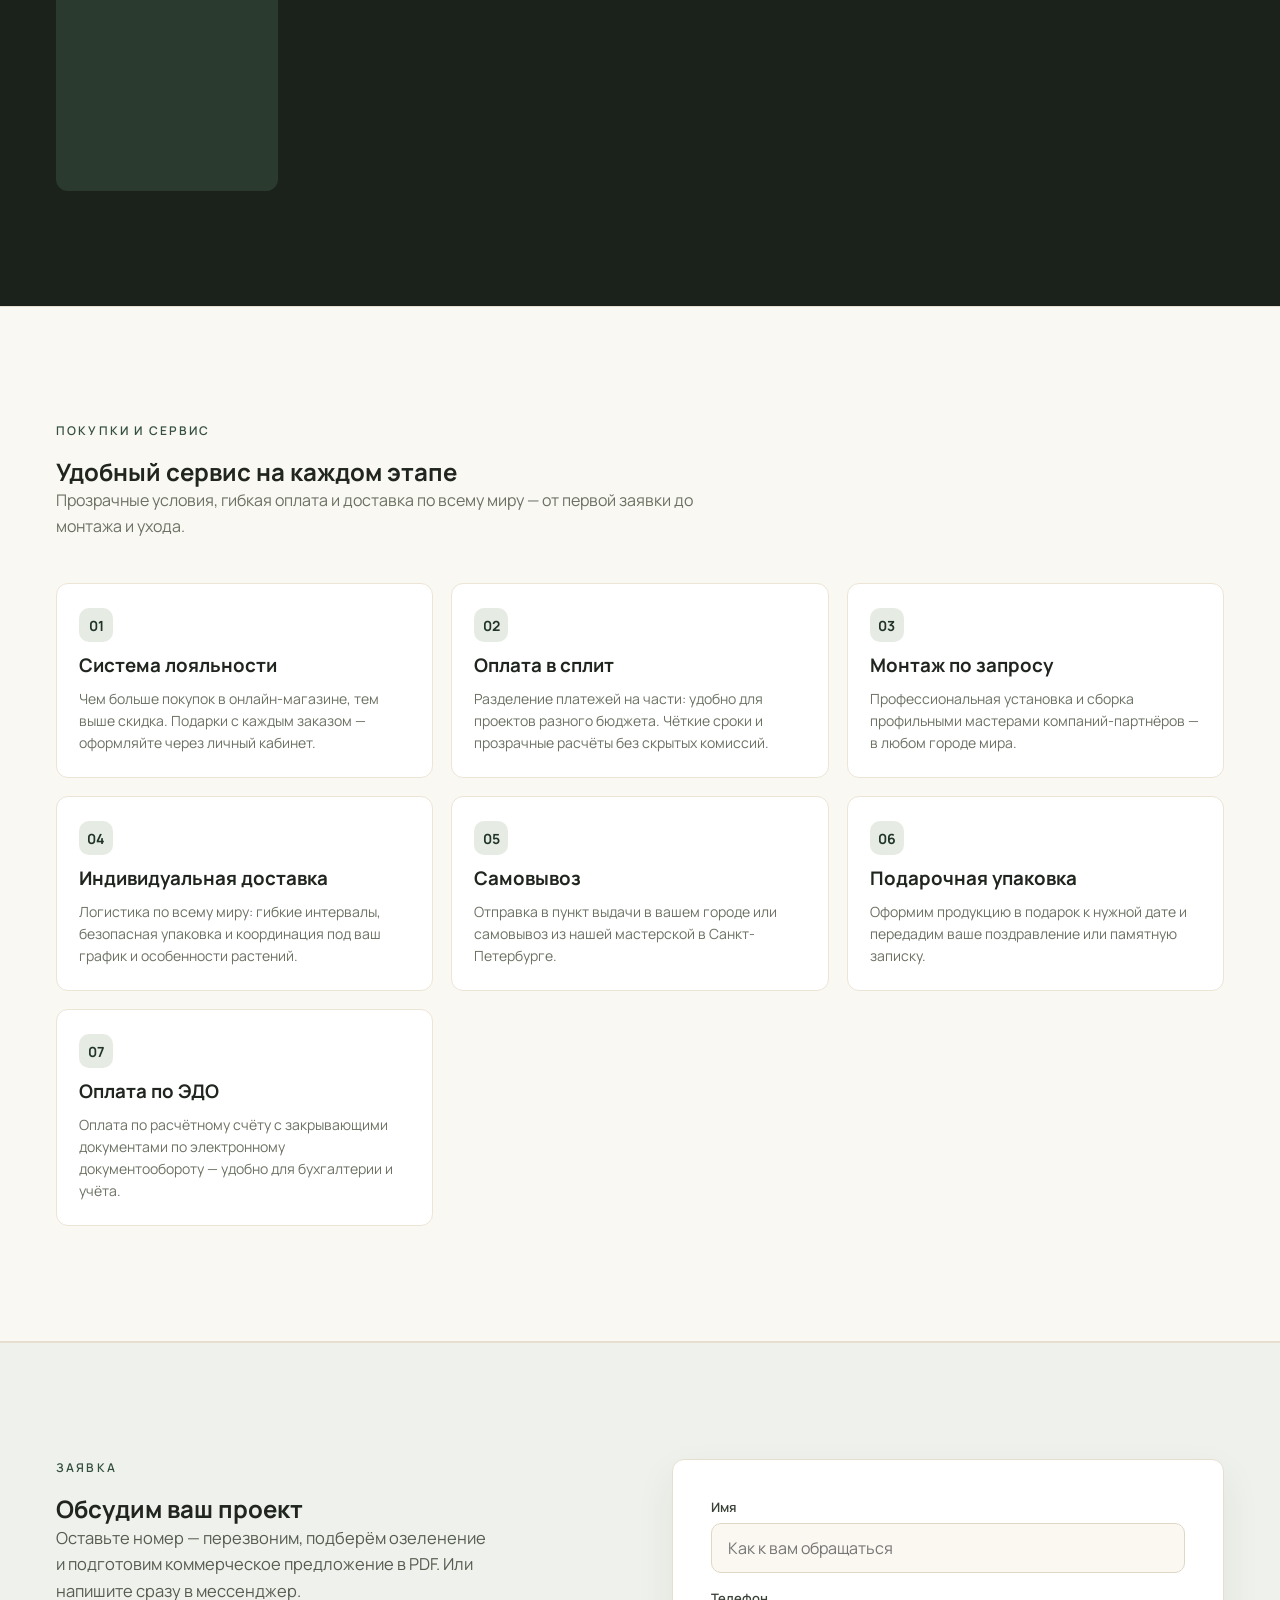
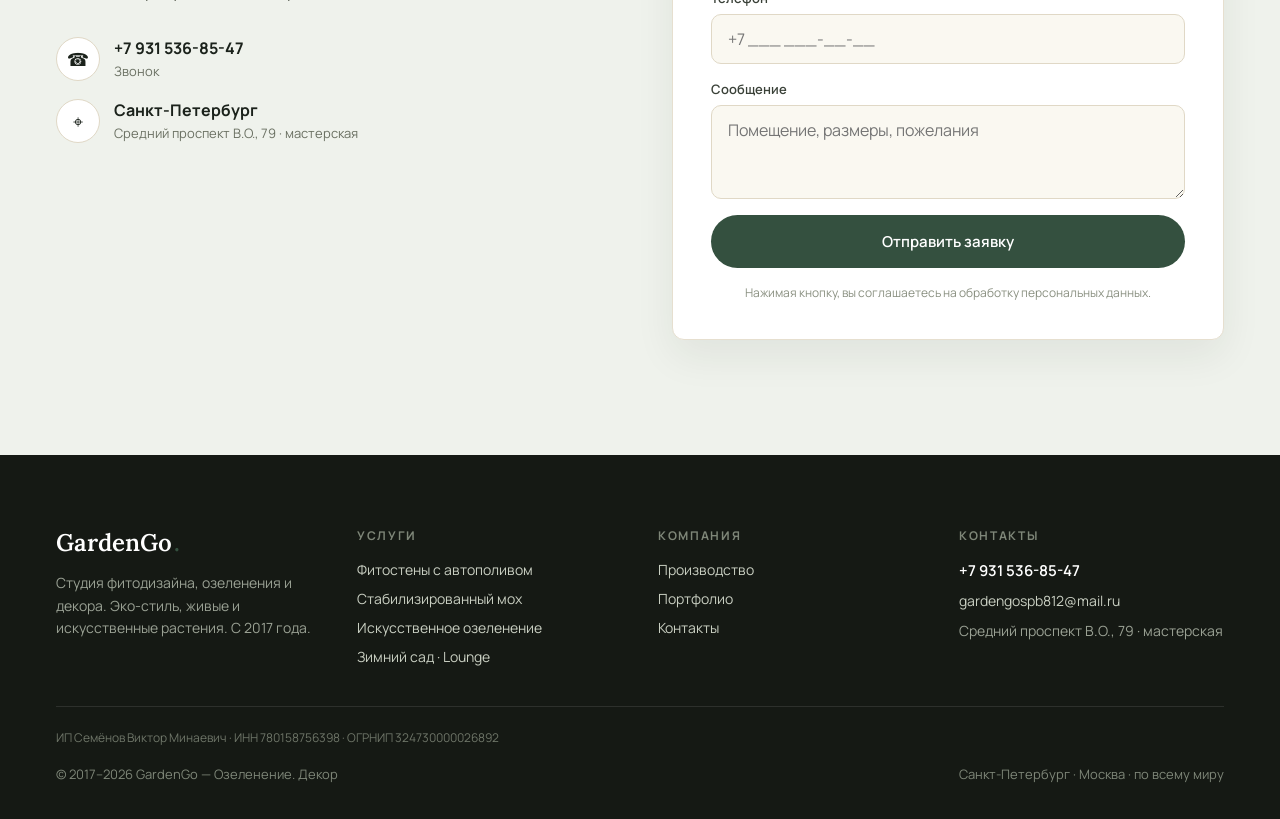
==== commit 2a3c4d97: "Контакты: новые телефон/email везде (+7 931 536-85-47, gardengospb812@mail.ru), добавлены реквизиты " ====
--- a/index.html
+++ b/index.html
@@ -18,15 +18,15 @@
 <link rel="preconnect" href="https://fonts.gstatic.com" crossorigin>
 <link rel="preconnect" href="https://siteindex001.ucoz.net" crossorigin>
 <link rel="dns-prefetch" href="https://siteindex001.ucoz.net">
-<link rel="preload" href="app.js?v=6" as="script">
+<link rel="preload" href="app.js?v=7" as="script">
 <link rel="preload" href="content.json" as="fetch">
-<link rel="preload" href="styles.css?v=6" as="style">
+<link rel="preload" href="styles.css?v=7" as="style">
 <link href="https://fonts.googleapis.com/css2?family=Lora:ital,wght@0,400;0,500;0,600;0,700;1,400;1,500&family=Manrope:wght@400;500;600;700;800&display=swap" rel="stylesheet">
-<link rel="stylesheet" href="styles.css?v=6">
+<link rel="stylesheet" href="styles.css?v=7">
 </head>
 <body>
 <div id="app"></div>
-<script src="app.js?v=6"></script>
+<script src="app.js?v=7"></script>
 <script>GG.boot({ admin:false });</script>
 </body>
 </html>
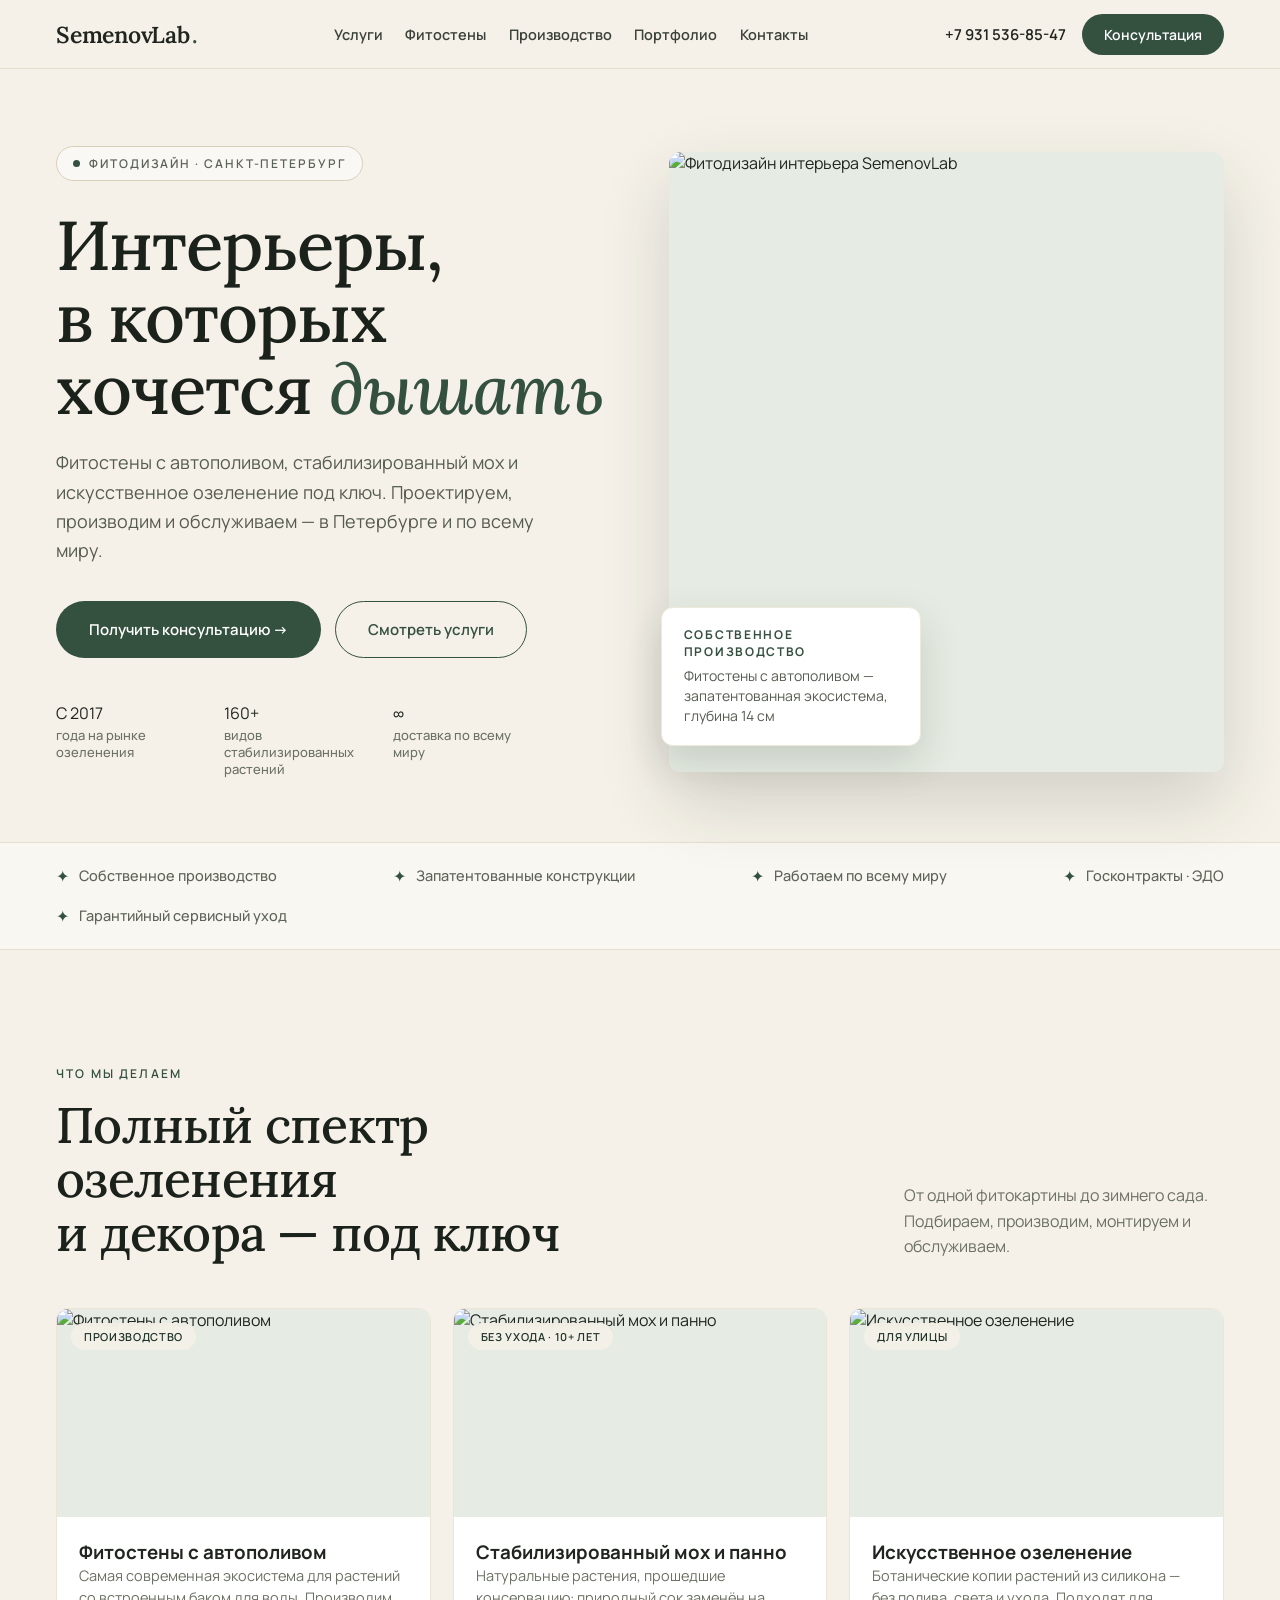
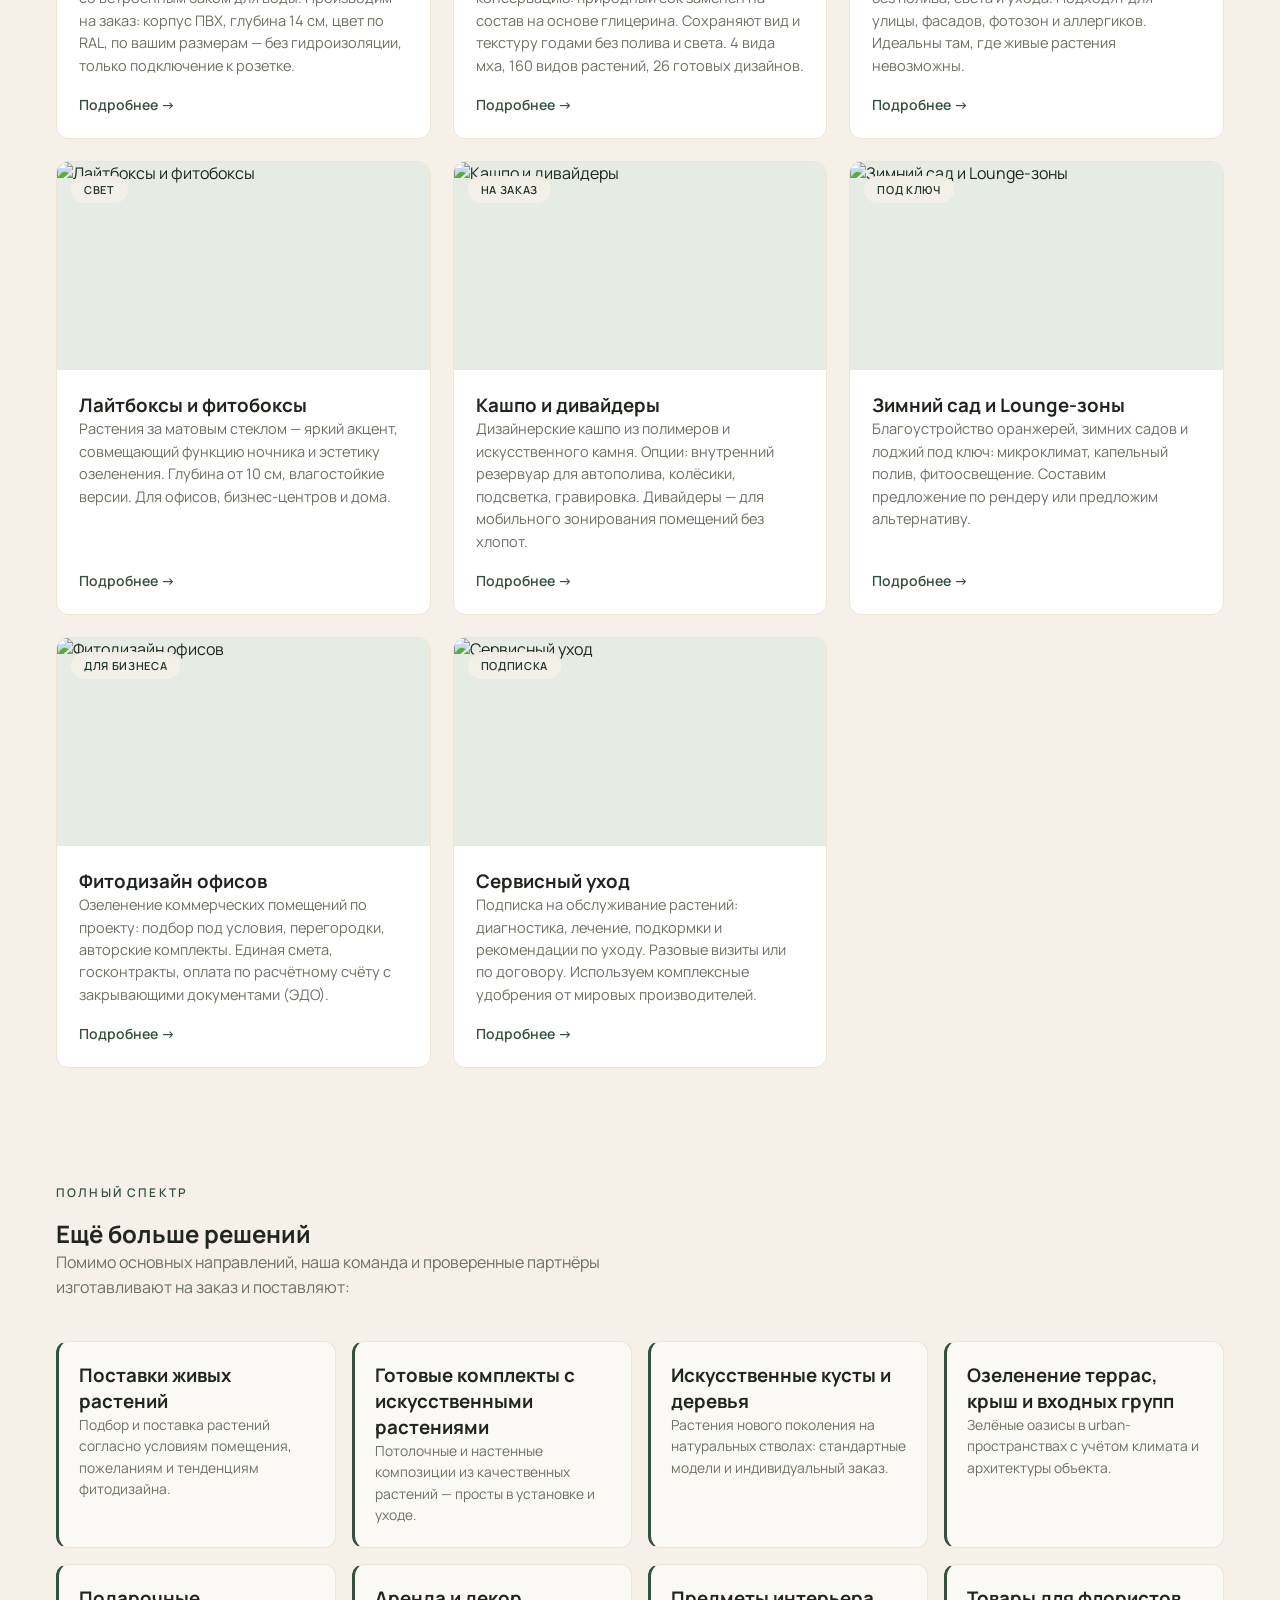
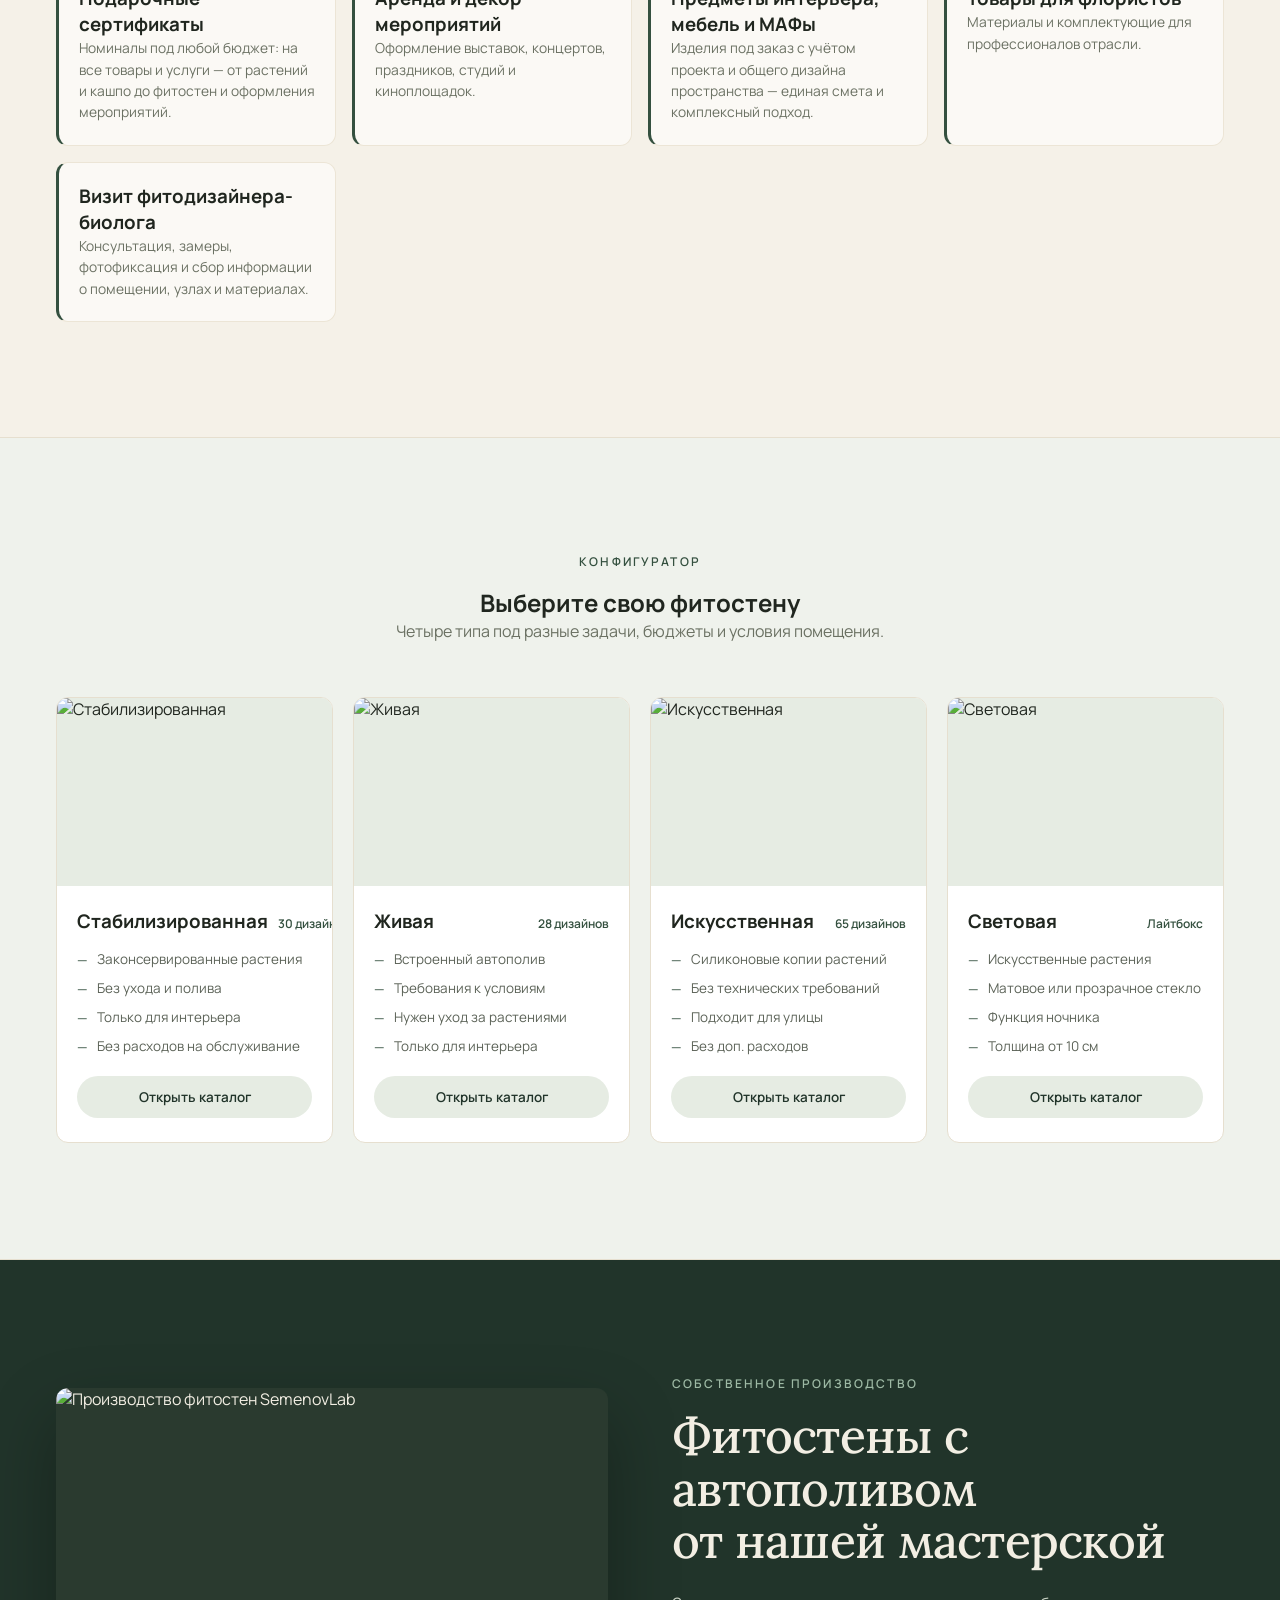
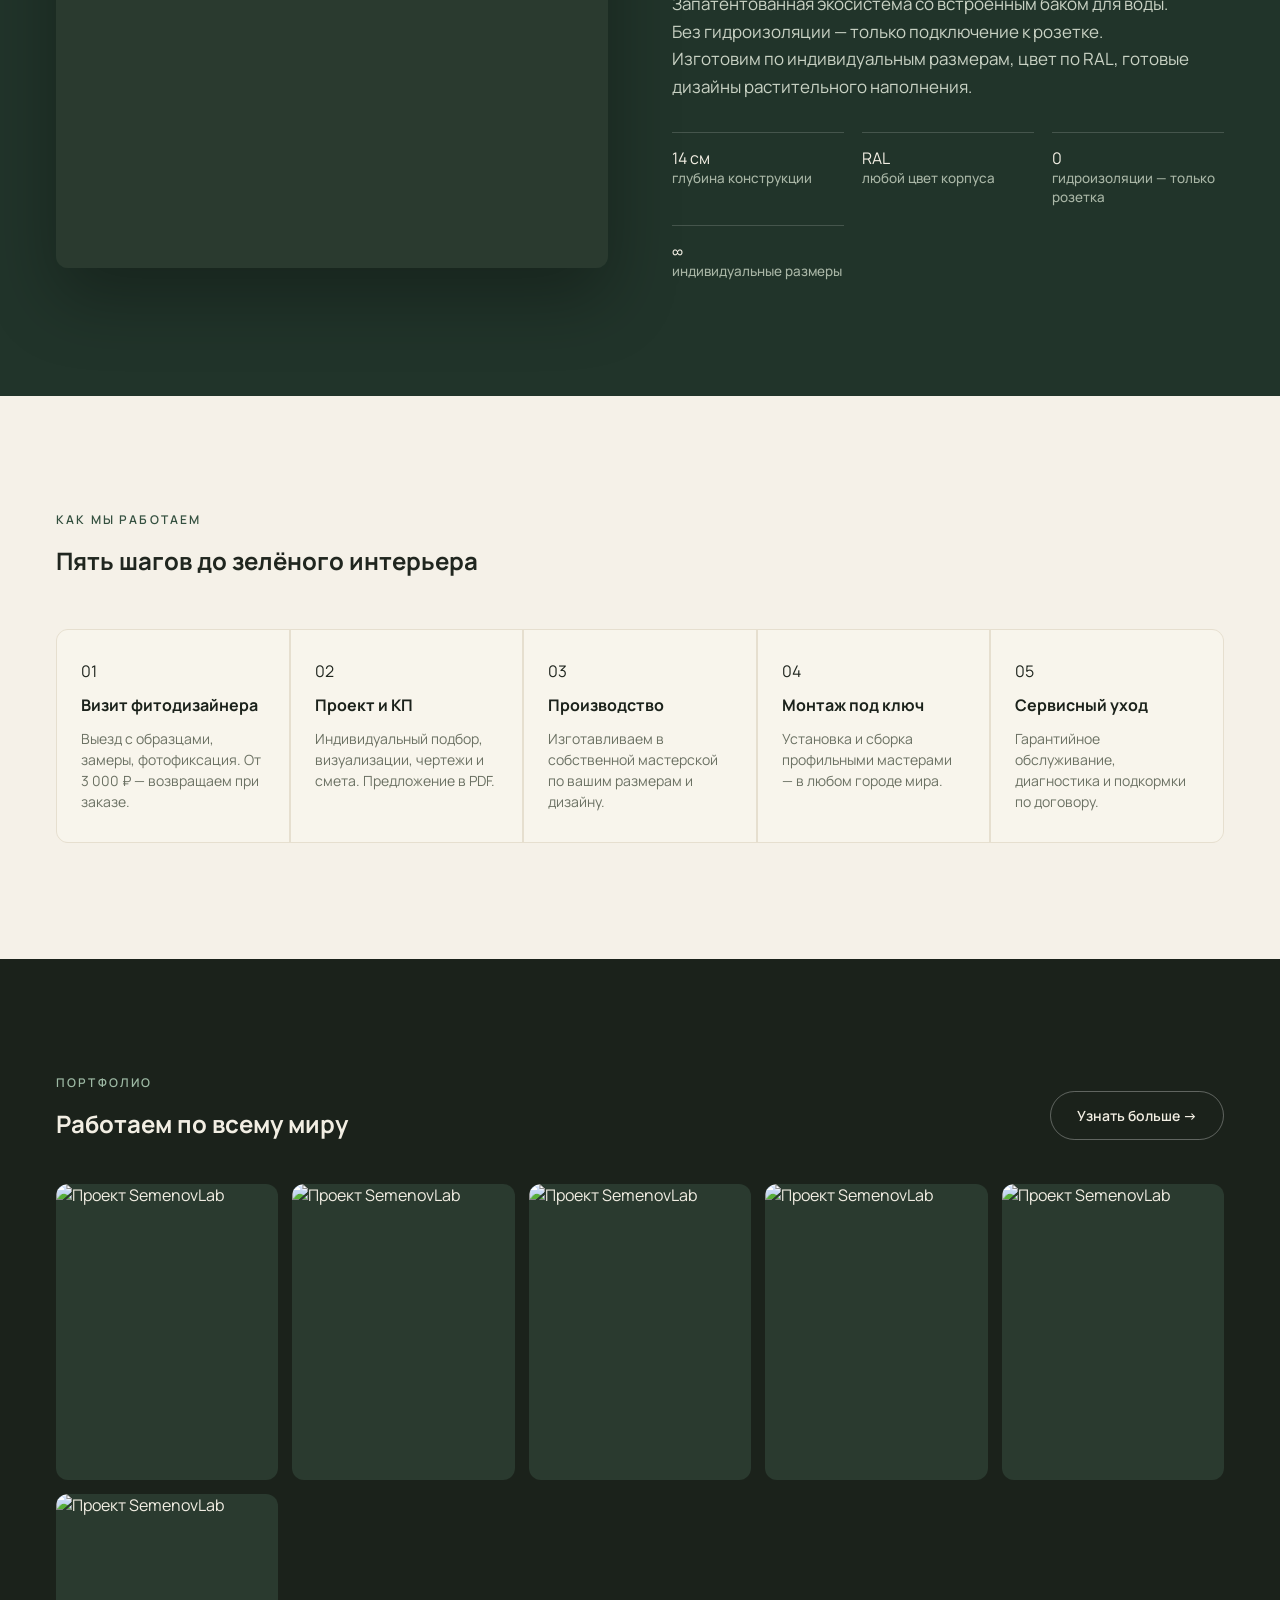
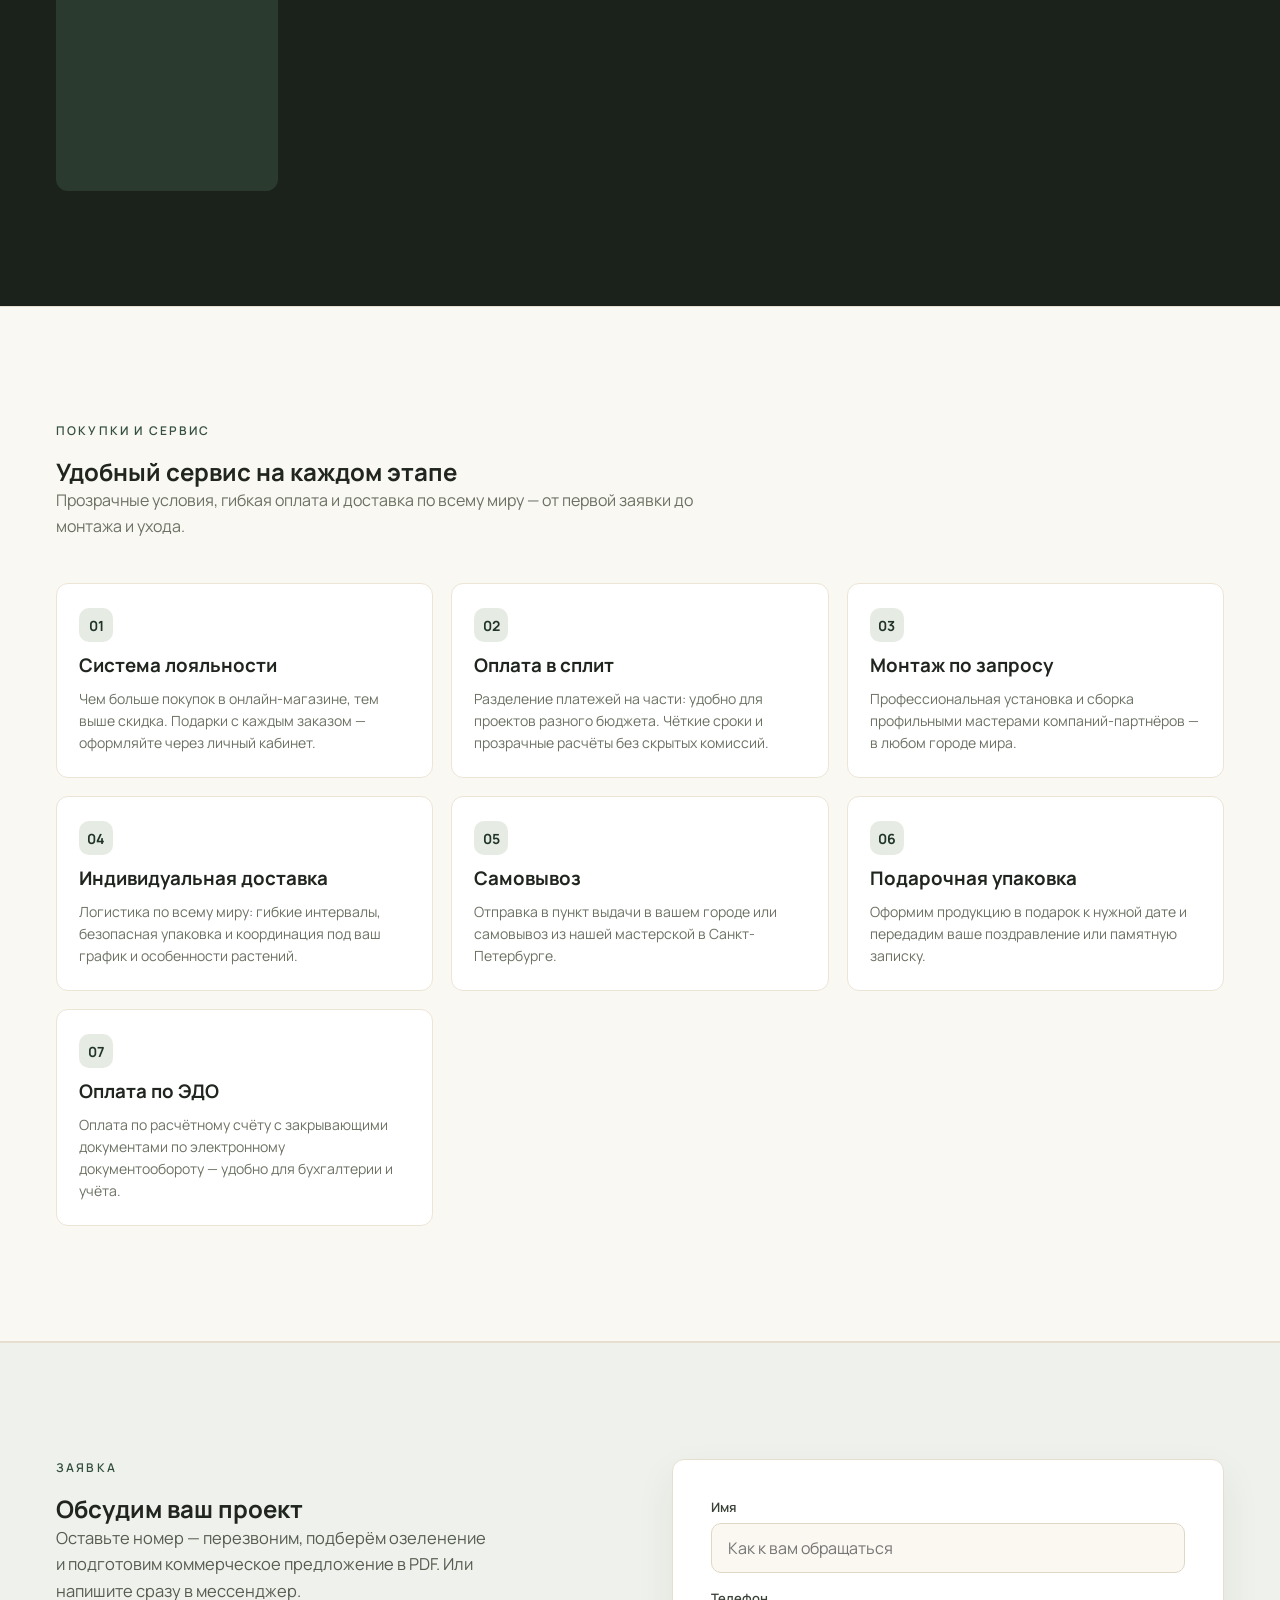
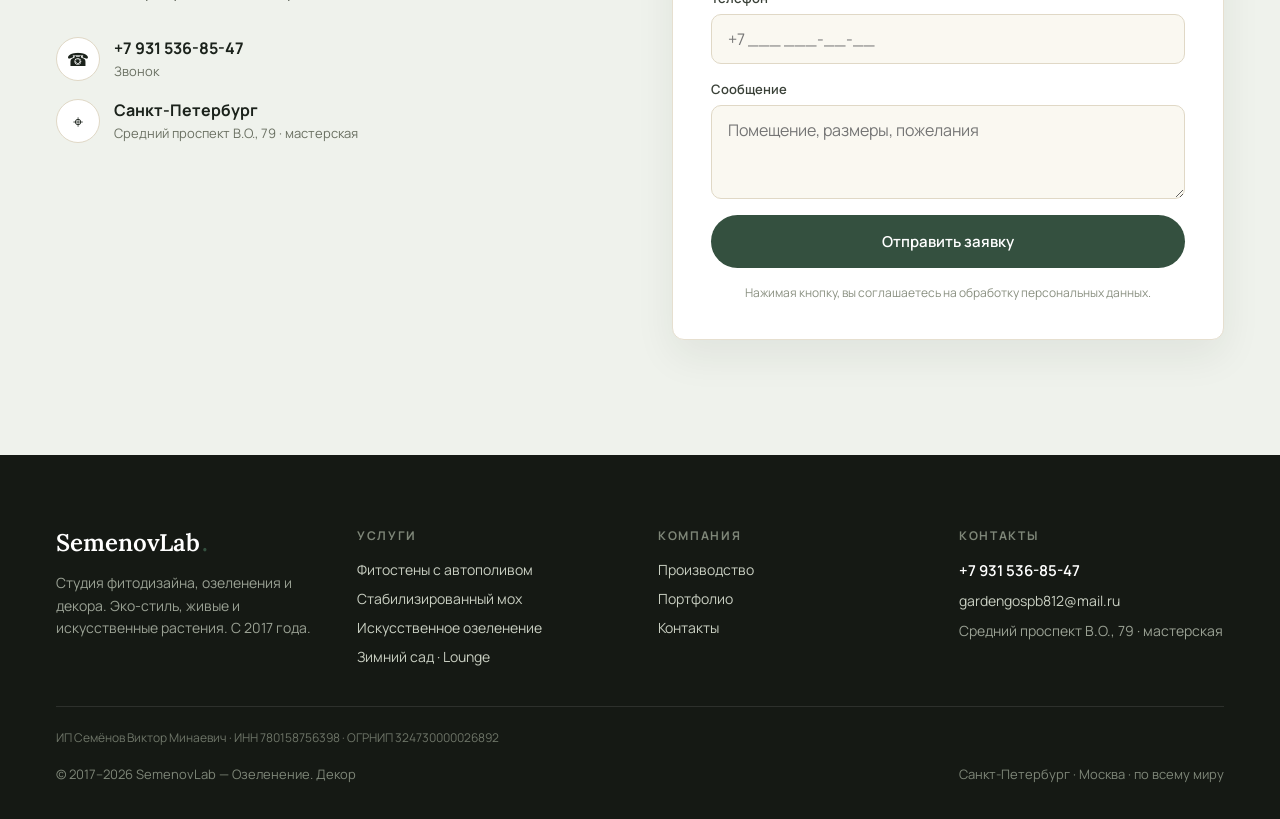
==== commit ac42297a: "Ребрендинг GardenGo → SemenovLab: бренд во всех текстах, домен semenovlab.eg.je, кэш v=8" ====
--- a/index.html
+++ b/index.html
@@ -8,9 +8,9 @@
 <meta name="mobile-web-app-capable" content="yes">
 <meta name="apple-mobile-web-app-capable" content="yes">
 <meta name="apple-mobile-web-app-status-bar-style" content="default">
-<title>GardenGo — Фитодизайн, озеленение и декор в Санкт-Петербурге</title>
+<title>SemenovLab — Фитодизайн, озеленение и декор в Санкт-Петербурге</title>
 <meta name="description" content="Фитостены с автополивом, стабилизированный мох и искусственное озеленение под ключ. Собственное производство в Санкт-Петербурге, доставка и монтаж по всему миру. С 2017 года.">
-<meta property="og:title" content="GardenGo — Озеленение и декор">
+<meta property="og:title" content="SemenovLab — Озеленение и декор">
 <meta property="og:description" content="Интерьеры, в которых хочется дышать. Фитостены с автополивом, стабилизированный мох, искусственное озеленение под ключ.">
 <meta property="og:type" content="website">
 <meta property="og:image" content="https://siteindex001.ucoz.net/g/g4.avif">
@@ -18,15 +18,15 @@
 <link rel="preconnect" href="https://fonts.gstatic.com" crossorigin>
 <link rel="preconnect" href="https://siteindex001.ucoz.net" crossorigin>
 <link rel="dns-prefetch" href="https://siteindex001.ucoz.net">
-<link rel="preload" href="app.js?v=7" as="script">
+<link rel="preload" href="app.js?v=8" as="script">
 <link rel="preload" href="content.json" as="fetch">
-<link rel="preload" href="styles.css?v=7" as="style">
+<link rel="preload" href="styles.css?v=8" as="style">
 <link href="https://fonts.googleapis.com/css2?family=Lora:ital,wght@0,400;0,500;0,600;0,700;1,400;1,500&family=Manrope:wght@400;500;600;700;800&display=swap" rel="stylesheet">
-<link rel="stylesheet" href="styles.css?v=7">
+<link rel="stylesheet" href="styles.css?v=8">
 </head>
 <body>
 <div id="app"></div>
-<script src="app.js?v=7"></script>
+<script src="app.js?v=8"></script>
 <script>GG.boot({ admin:false });</script>
 </body>
 </html>
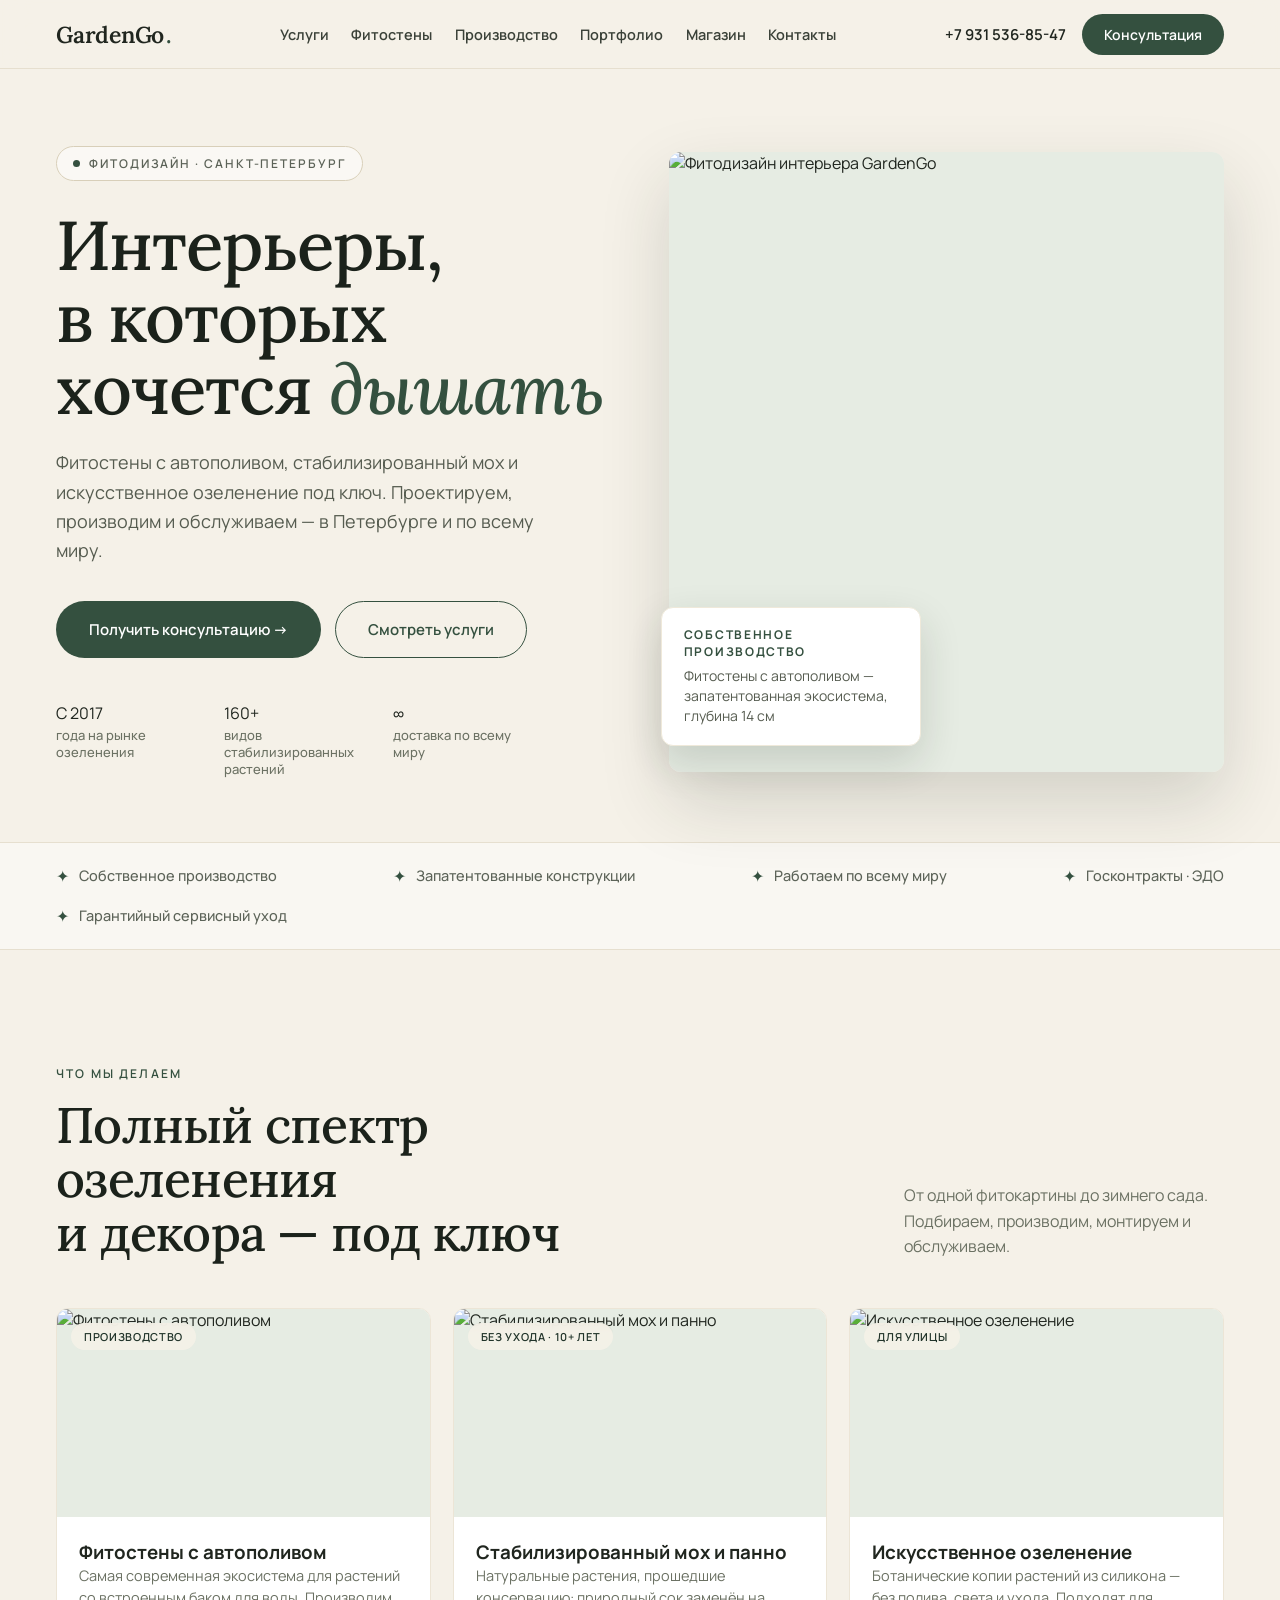
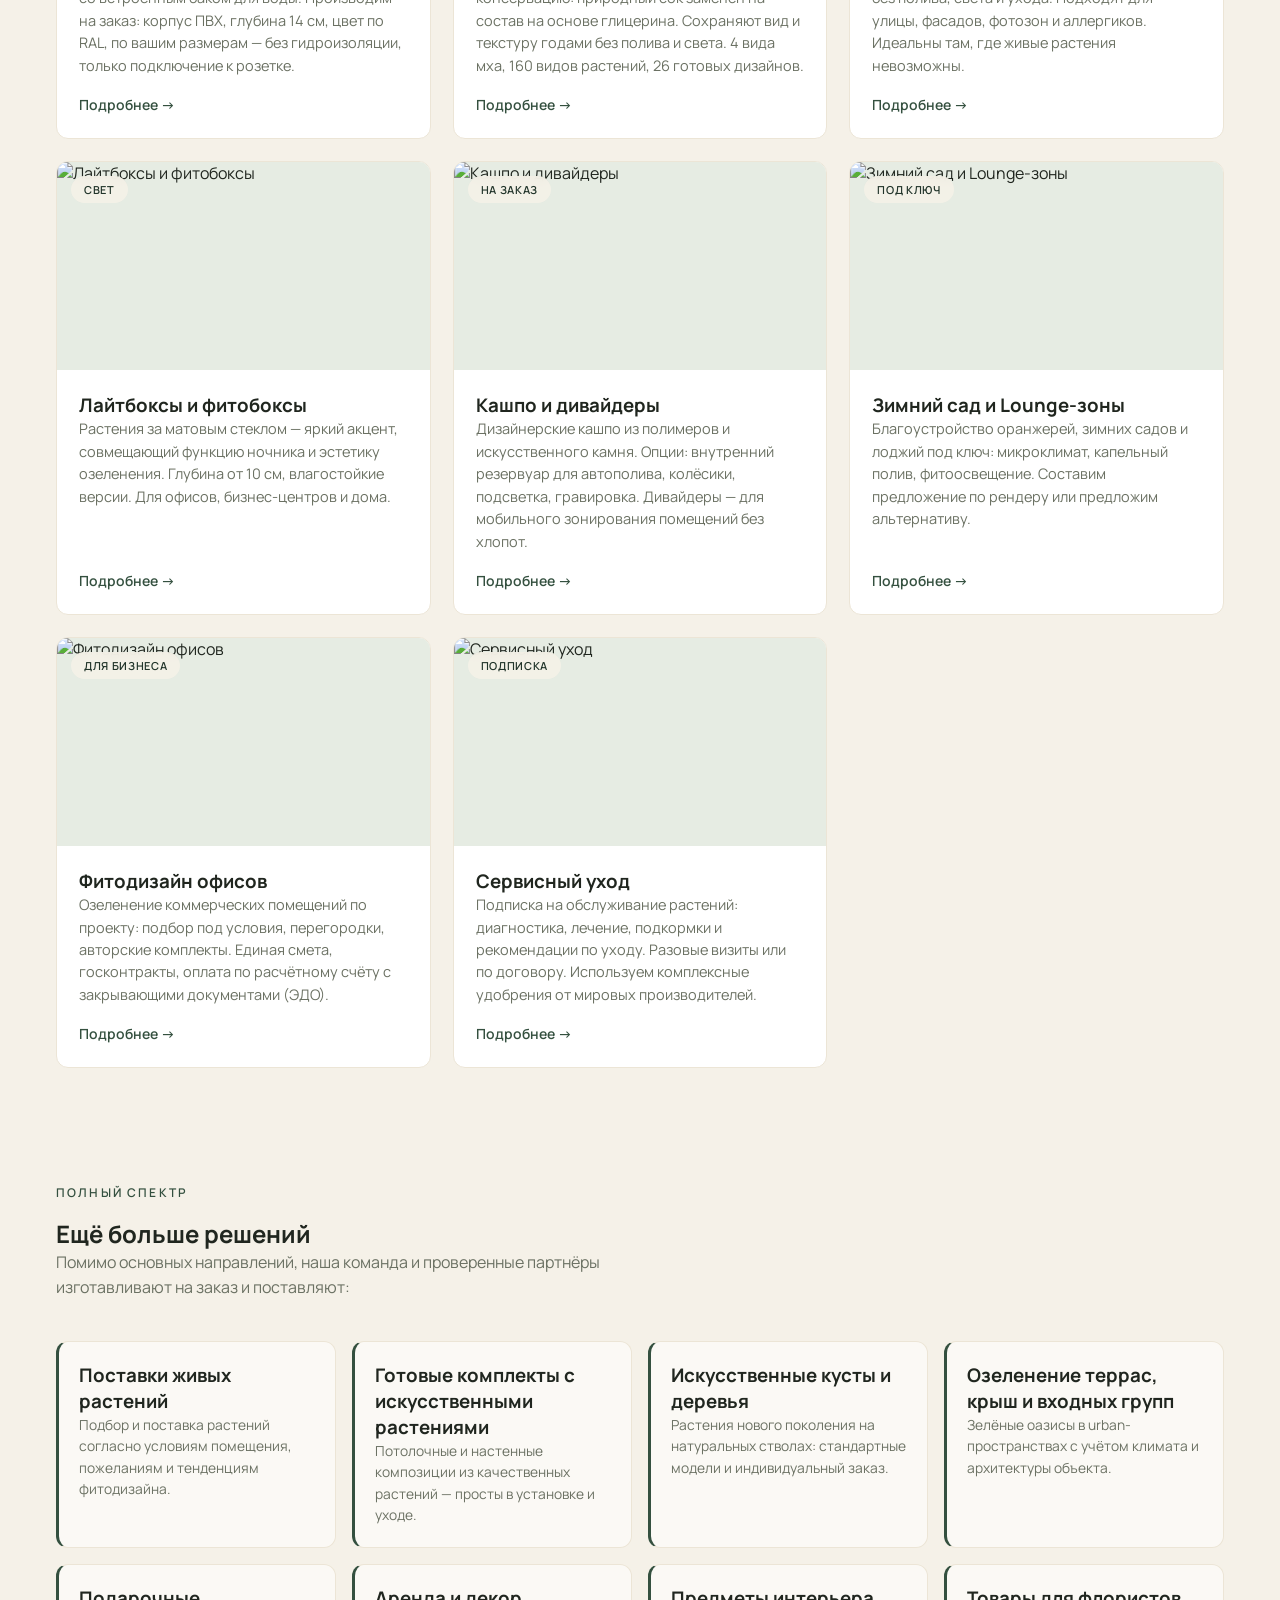
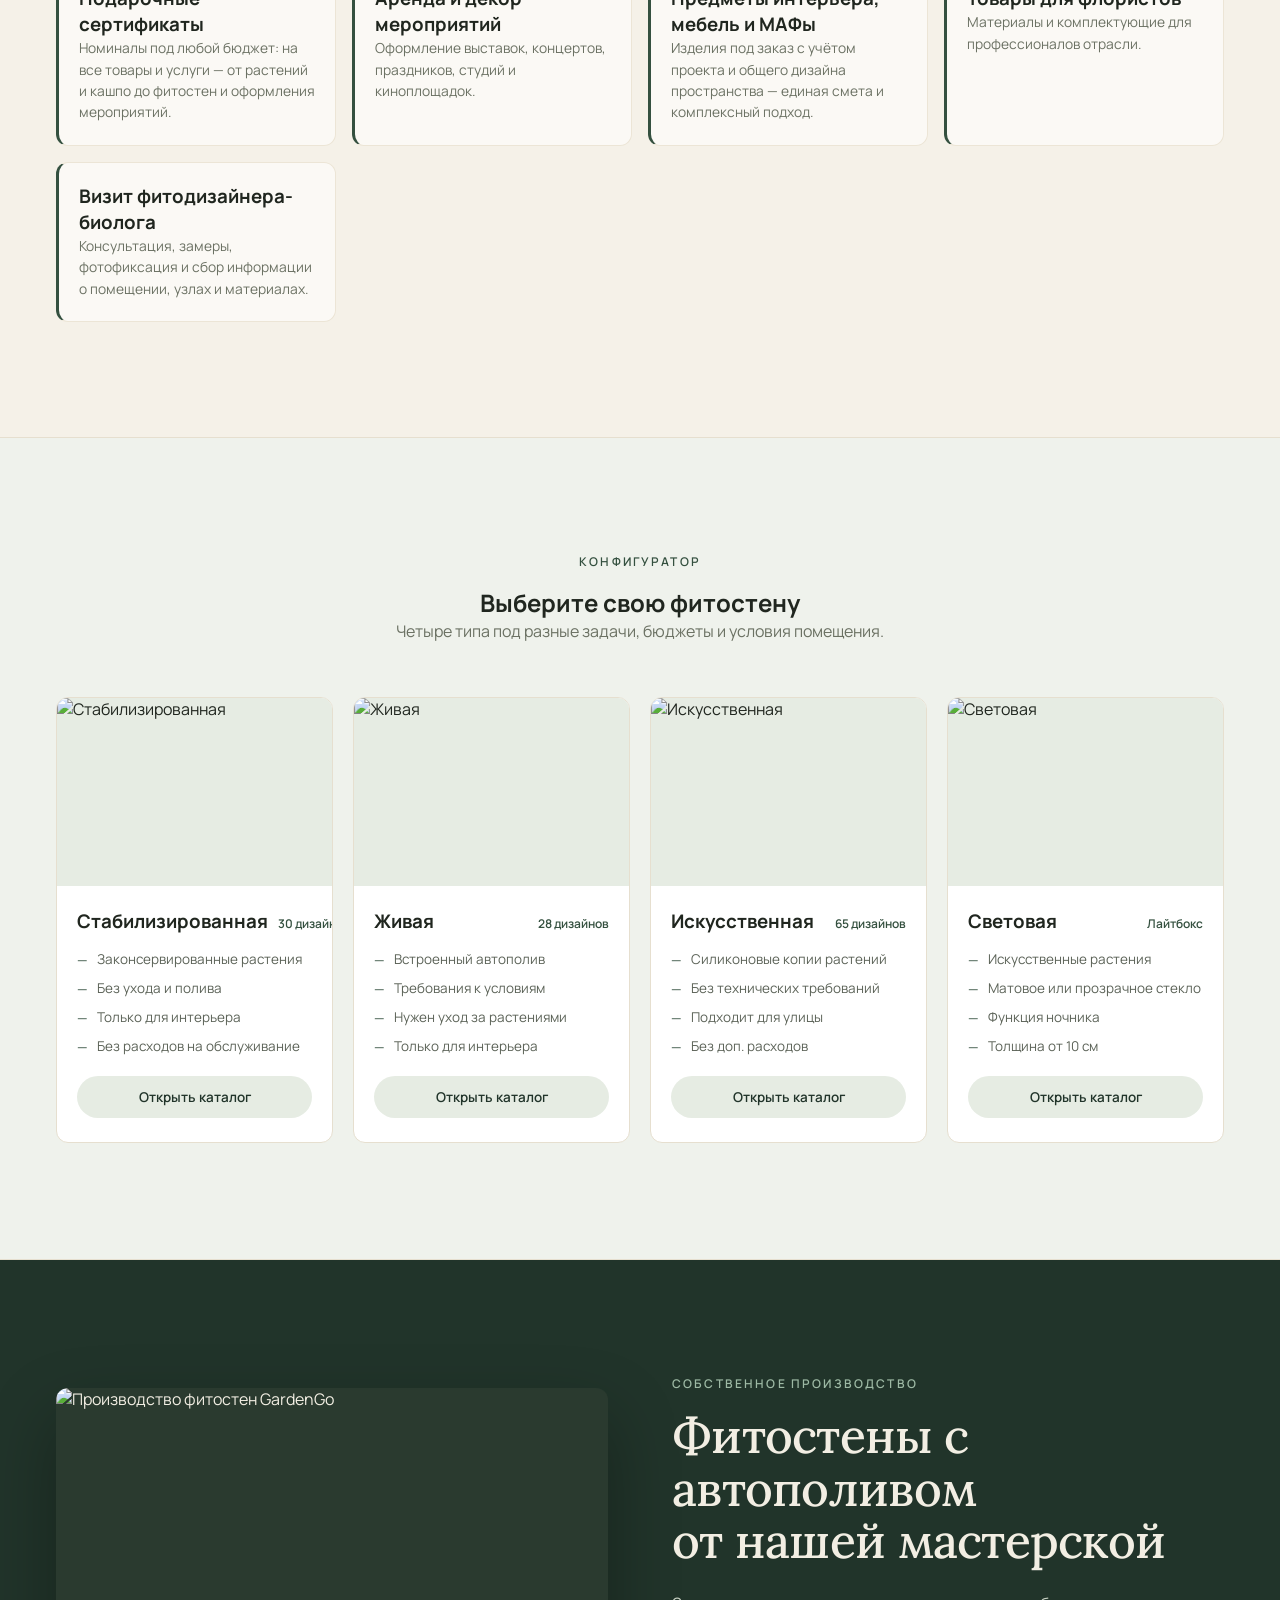
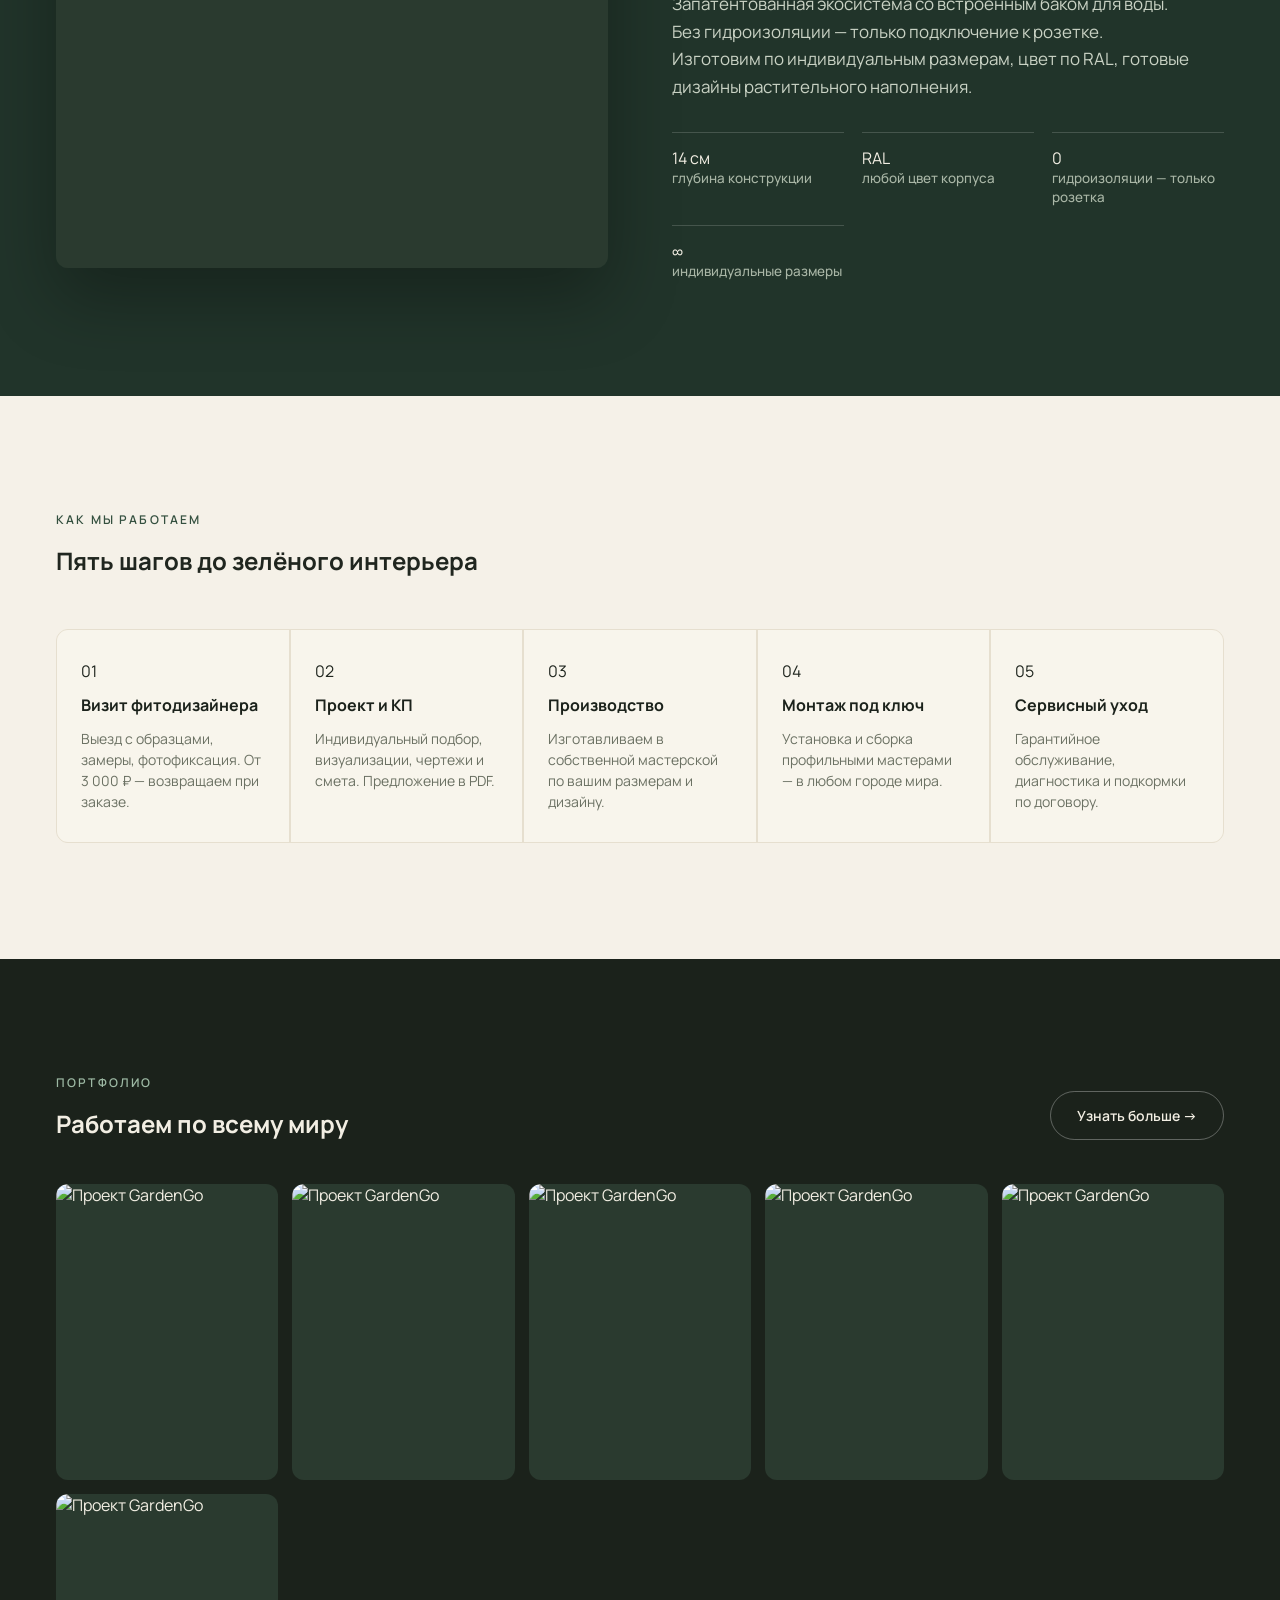
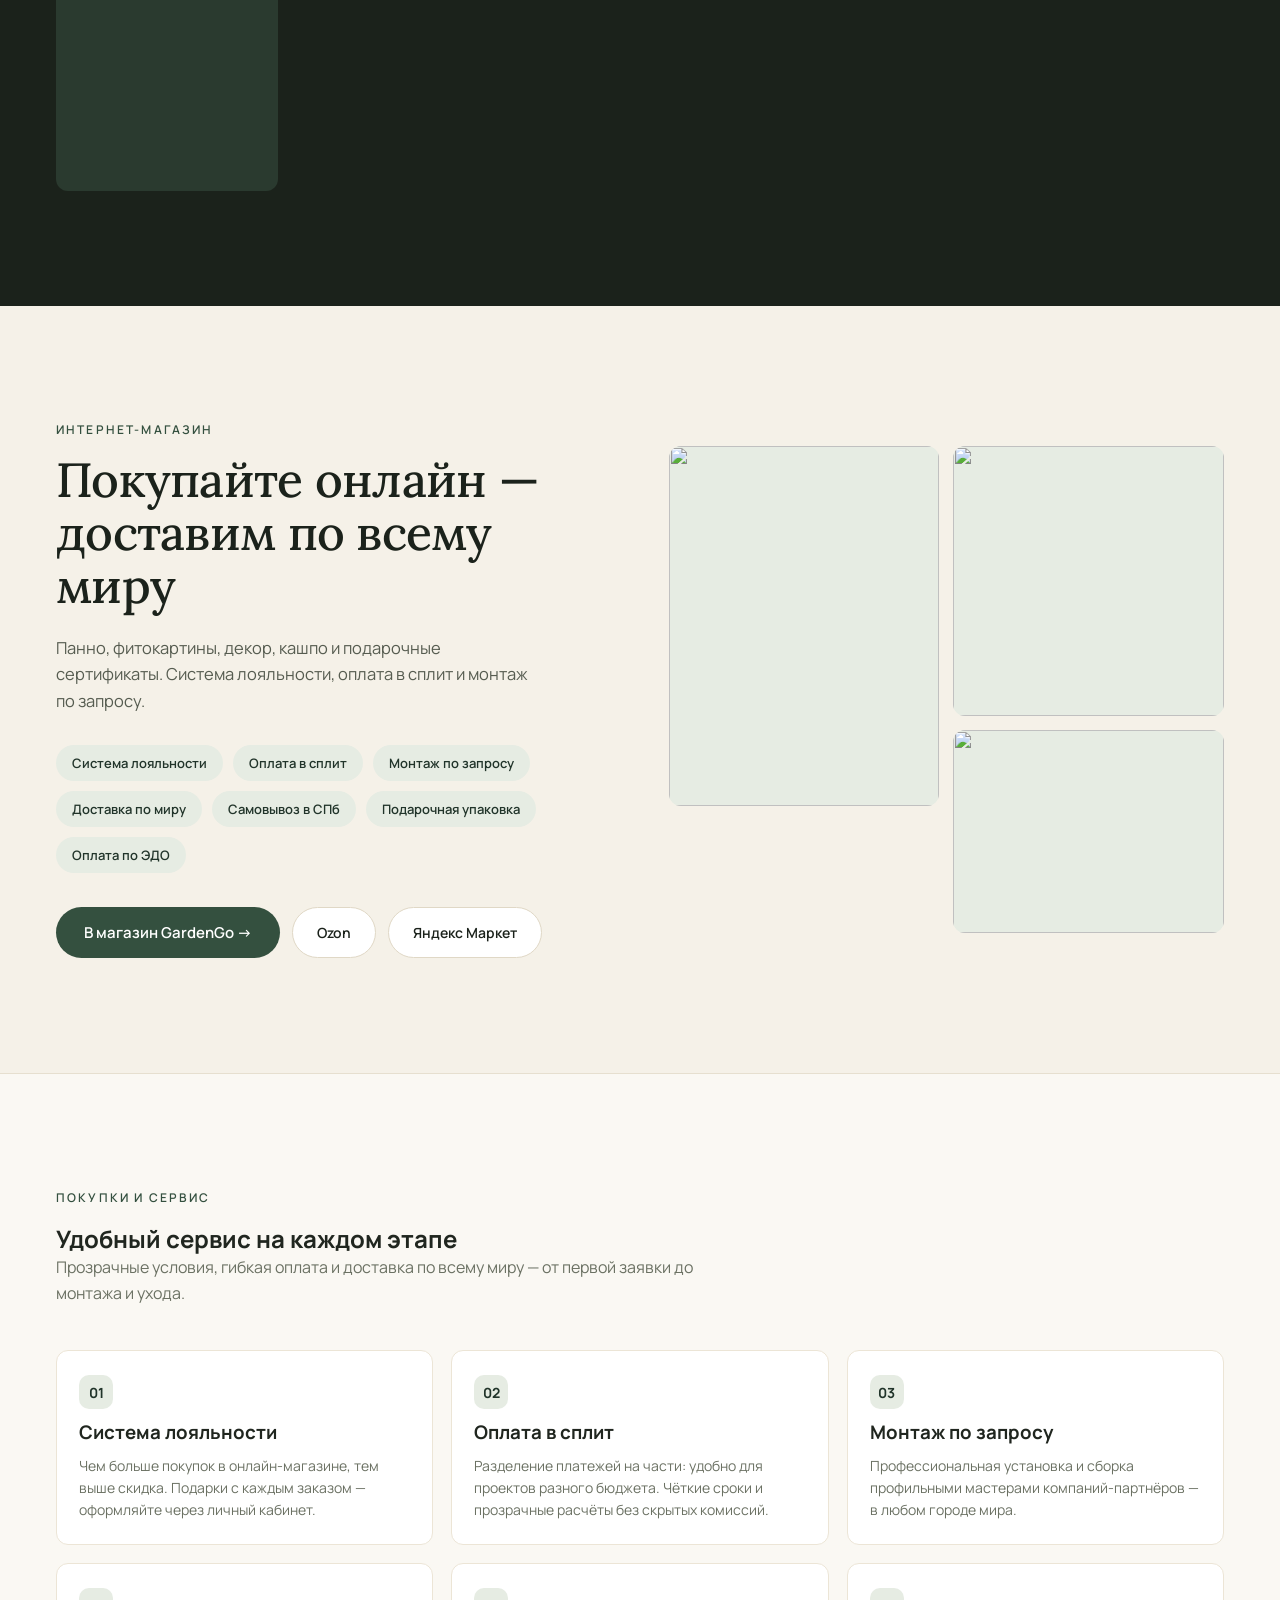
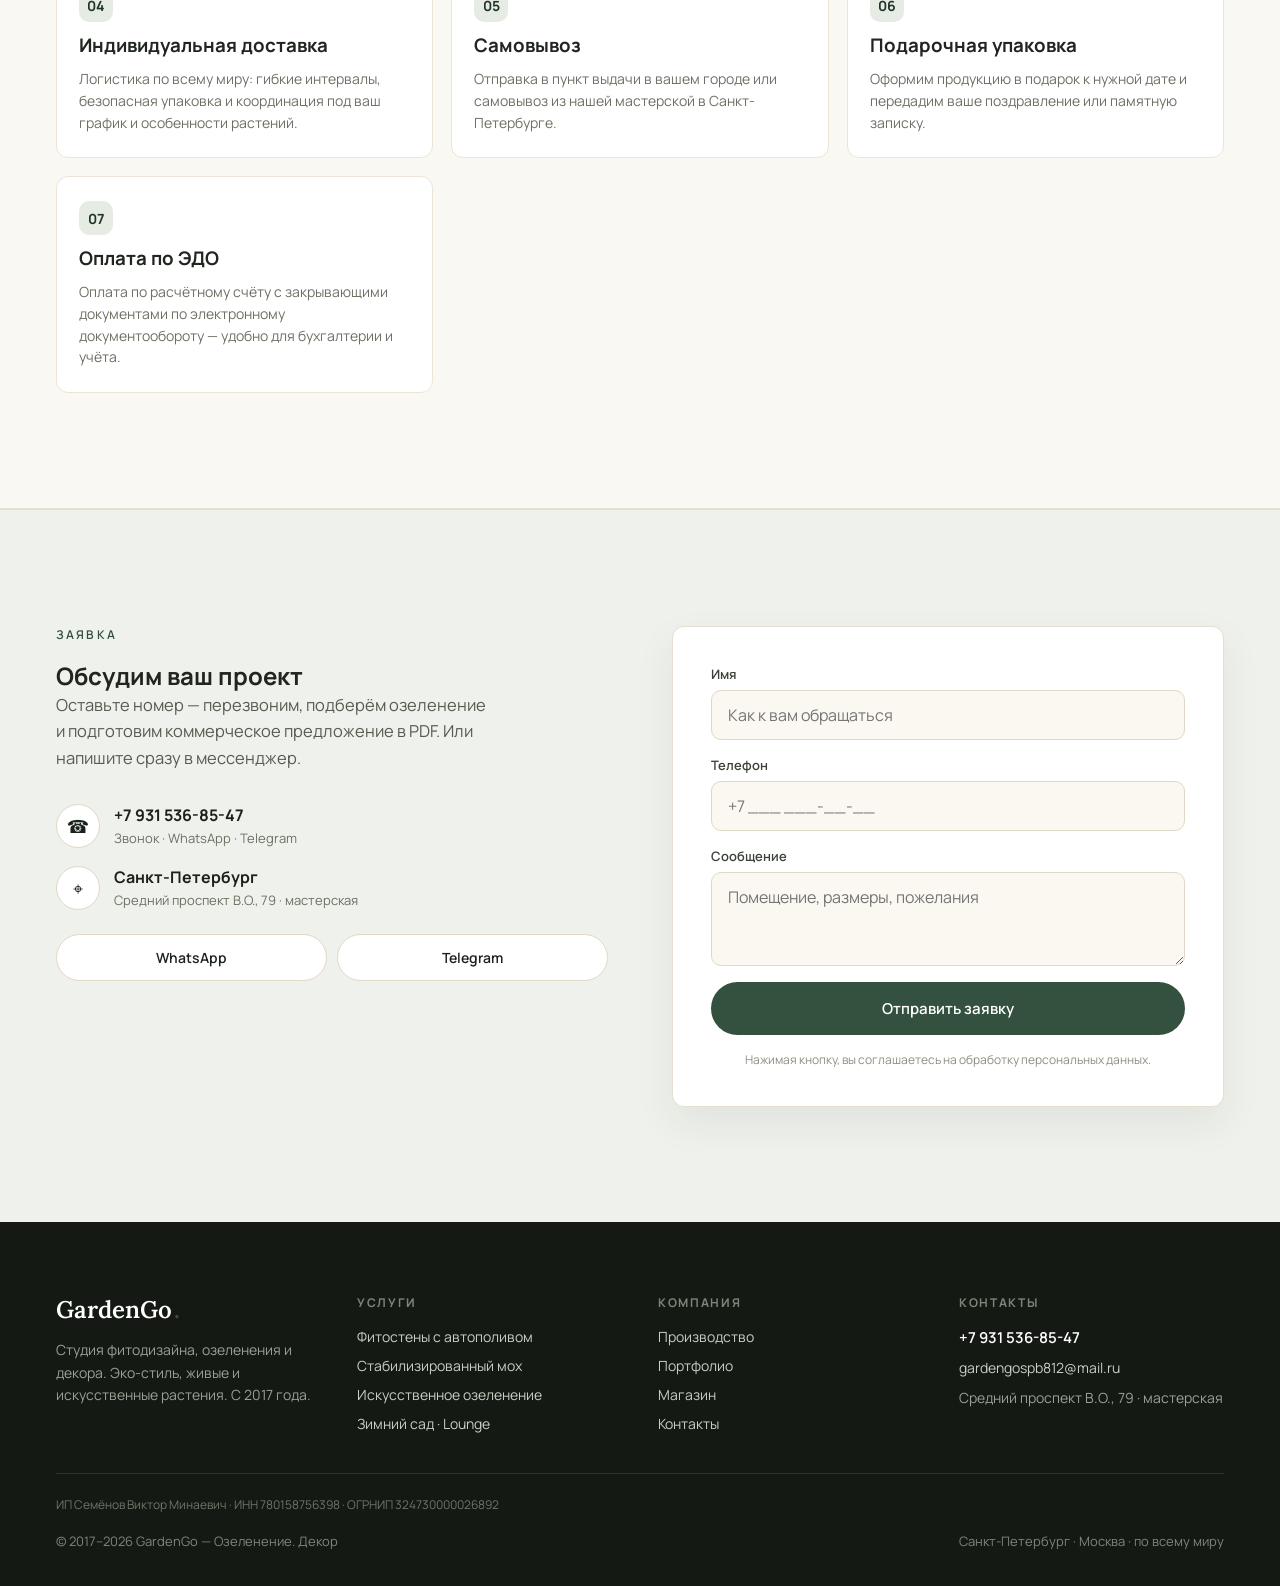
==== commit 3ed6a0fb: "Откат к GardenGo: бренд/контакты/магазины/соцсети возвращены, домен www.gardengo.eg.je, раскрыты раз" ====
--- a/index.html
+++ b/index.html
@@ -8,9 +8,9 @@
 <meta name="mobile-web-app-capable" content="yes">
 <meta name="apple-mobile-web-app-capable" content="yes">
 <meta name="apple-mobile-web-app-status-bar-style" content="default">
-<title>SemenovLab — Фитодизайн, озеленение и декор в Санкт-Петербурге</title>
+<title>GardenGo — Фитодизайн, озеленение и декор в Санкт-Петербурге</title>
 <meta name="description" content="Фитостены с автополивом, стабилизированный мох и искусственное озеленение под ключ. Собственное производство в Санкт-Петербурге, доставка и монтаж по всему миру. С 2017 года.">
-<meta property="og:title" content="SemenovLab — Озеленение и декор">
+<meta property="og:title" content="GardenGo — Озеленение и декор">
 <meta property="og:description" content="Интерьеры, в которых хочется дышать. Фитостены с автополивом, стабилизированный мох, искусственное озеленение под ключ.">
 <meta property="og:type" content="website">
 <meta property="og:image" content="https://siteindex001.ucoz.net/g/g4.avif">
@@ -18,15 +18,15 @@
 <link rel="preconnect" href="https://fonts.gstatic.com" crossorigin>
 <link rel="preconnect" href="https://siteindex001.ucoz.net" crossorigin>
 <link rel="dns-prefetch" href="https://siteindex001.ucoz.net">
-<link rel="preload" href="app.js?v=8" as="script">
+<link rel="preload" href="app.js?v=10" as="script">
 <link rel="preload" href="content.json" as="fetch">
-<link rel="preload" href="styles.css?v=8" as="style">
+<link rel="preload" href="styles.css?v=10" as="style">
 <link href="https://fonts.googleapis.com/css2?family=Lora:ital,wght@0,400;0,500;0,600;0,700;1,400;1,500&family=Manrope:wght@400;500;600;700;800&display=swap" rel="stylesheet">
-<link rel="stylesheet" href="styles.css?v=8">
+<link rel="stylesheet" href="styles.css?v=10">
 </head>
 <body>
 <div id="app"></div>
-<script src="app.js?v=8"></script>
+<script src="app.js?v=10"></script>
 <script>GG.boot({ admin:false });</script>
 </body>
 </html>
